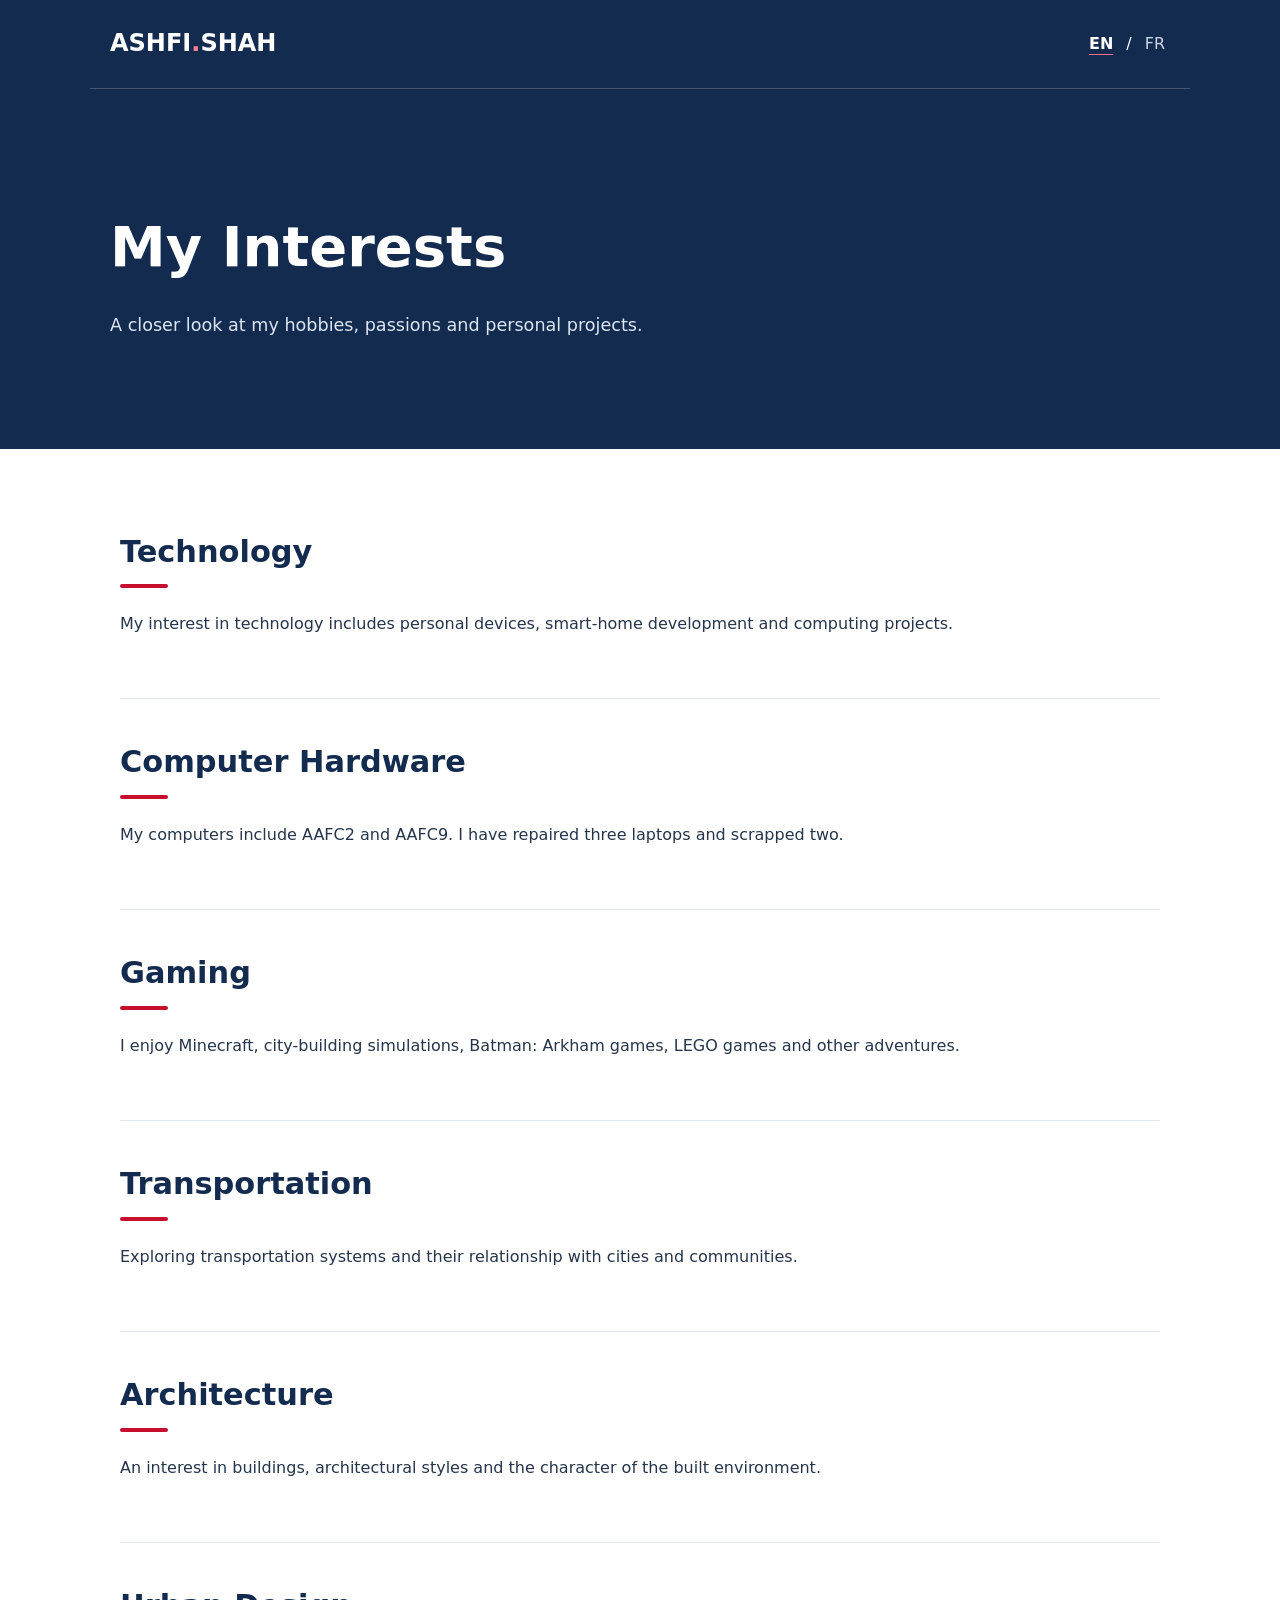
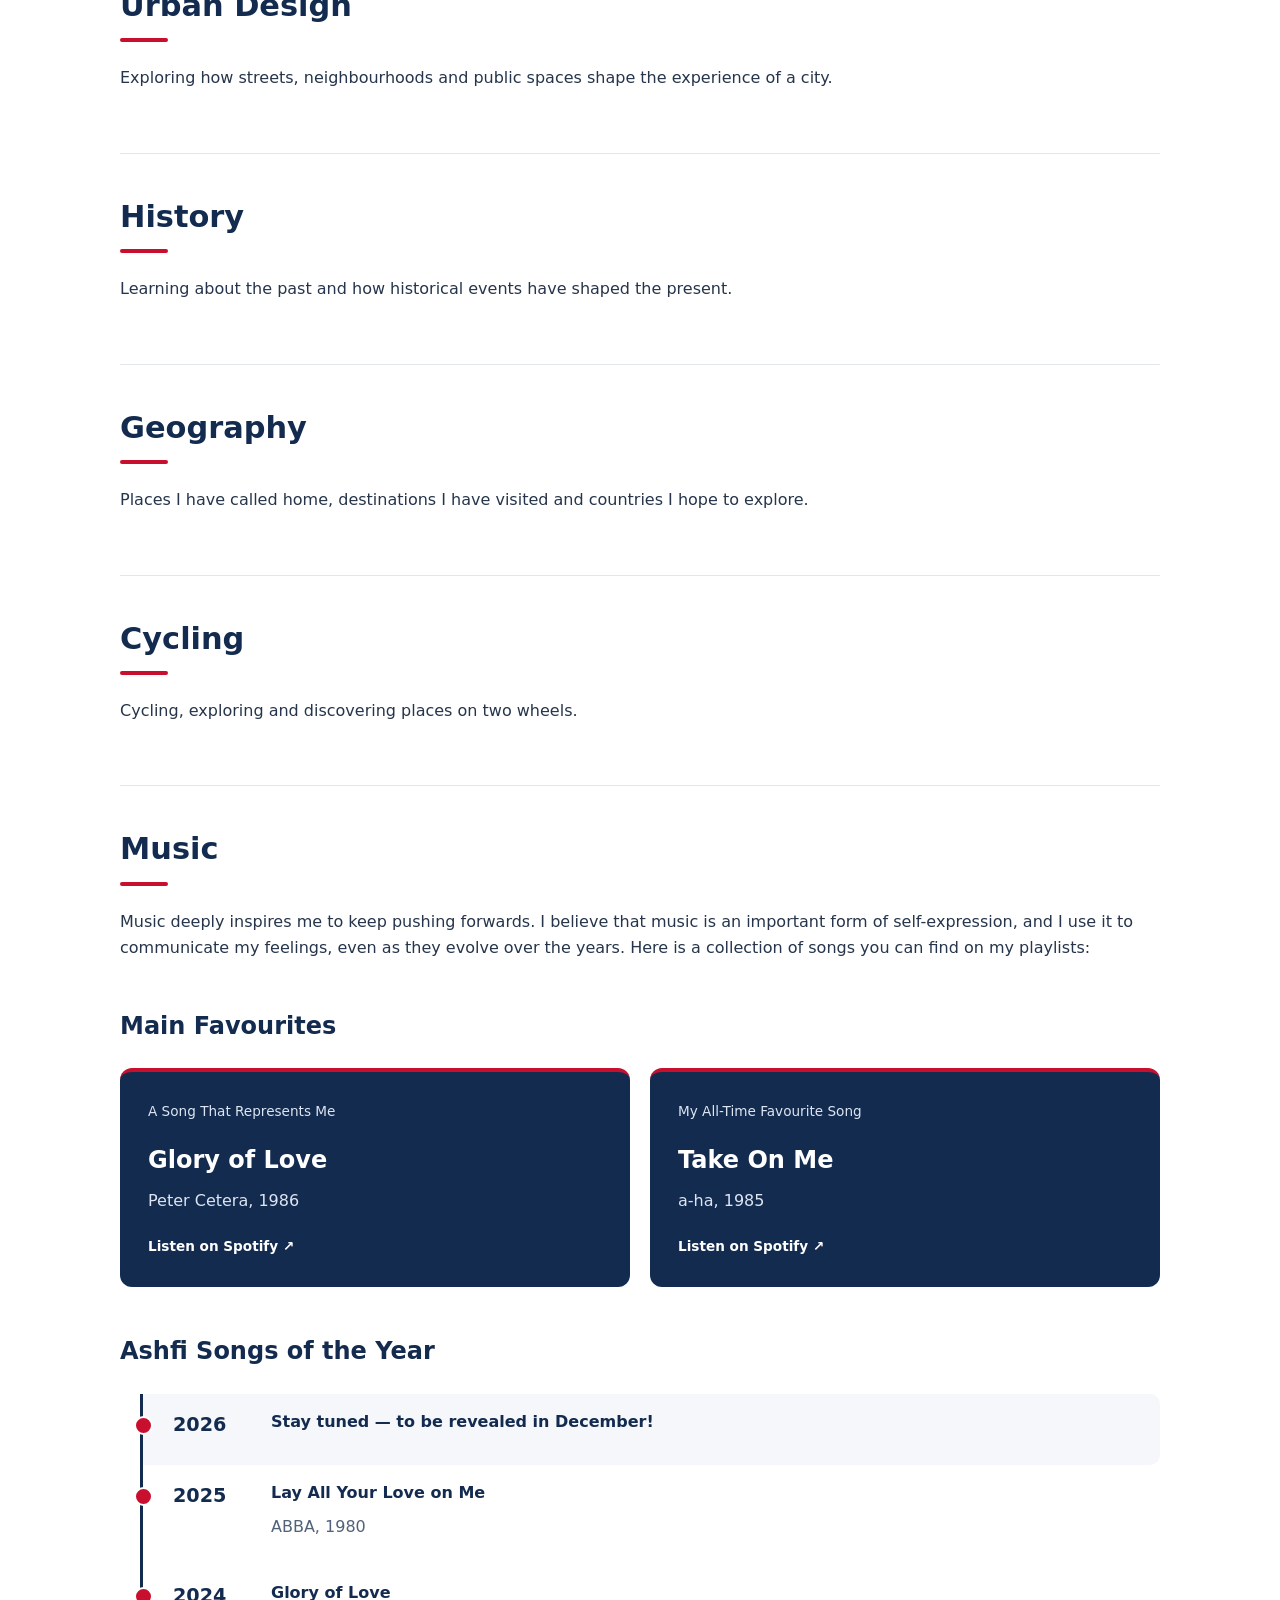
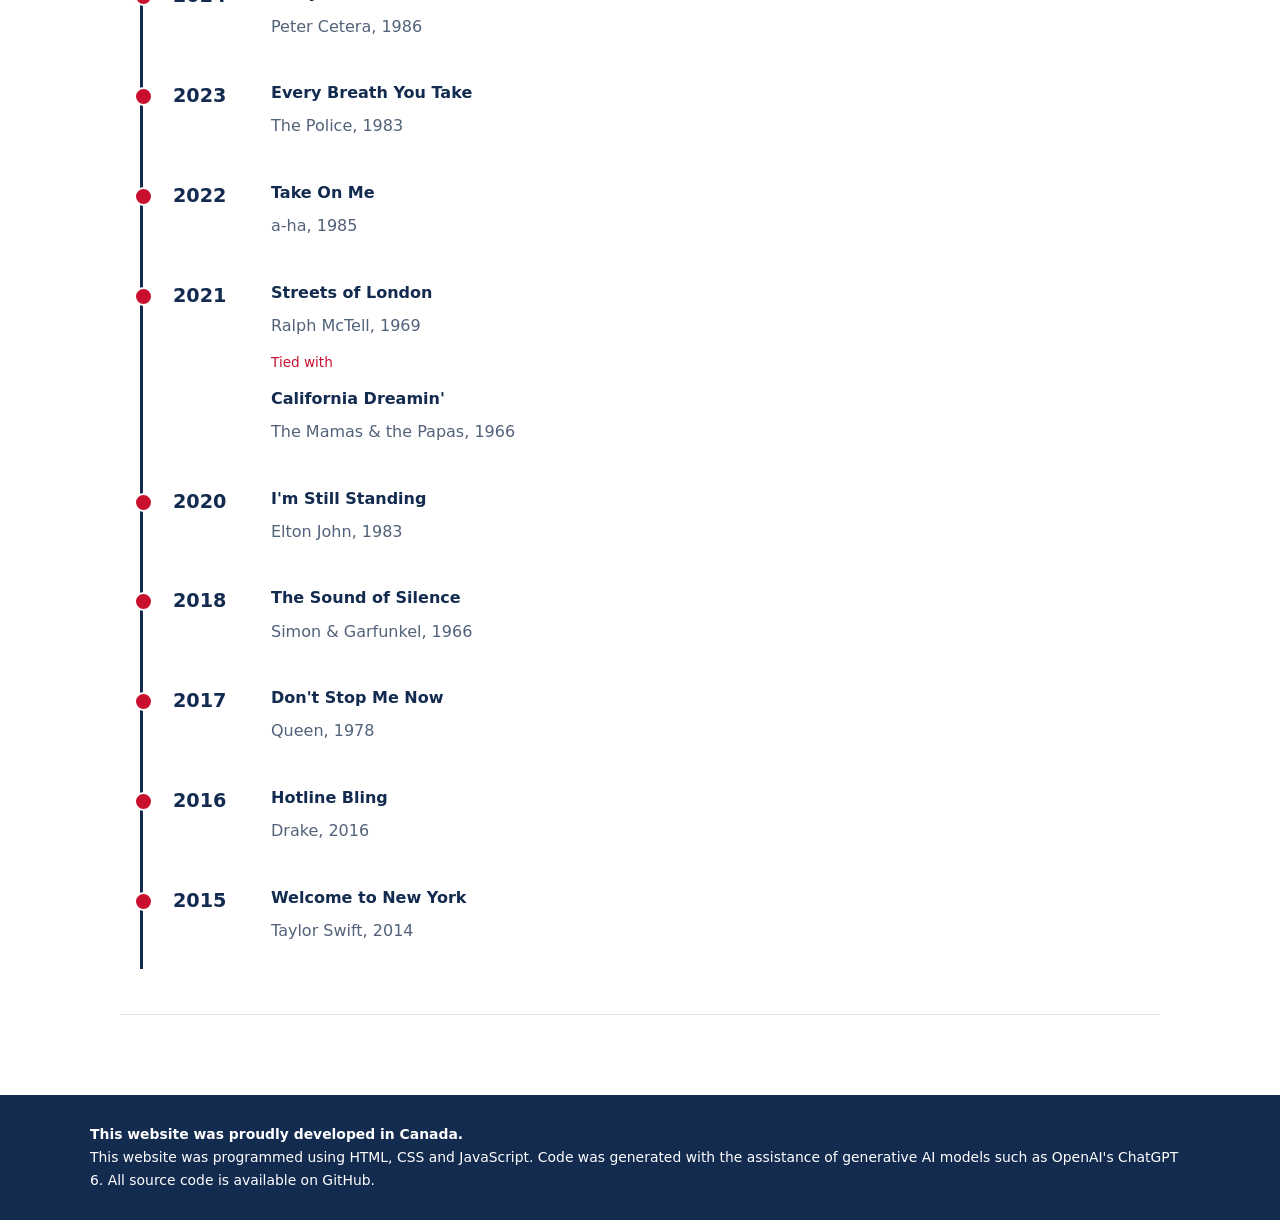
==== interests.html @ ee6b30a6 "Put all of today's stuff up" ====
<!DOCTYPE html>
<html lang="en-GB">
<head>
  <meta charset="UTF-8">
  <meta name="viewport" content="width=device-width, initial-scale=1.0">
  <meta name="description" content="Ashfi's bilingual personal website and portfolio.">
  <title>Ashfi Shah | Hobbies and Interests</title>
  <link rel="stylesheet" href="style.css">
</head>
<body>

  <header class="interests-header">
    <nav class="interests-nav">
      <a href="index.html" class="interests-brand">ASHFI<span>.</span>SHAH</a>
      <div class="interests-nav-actions">
        <div class="language-switch" aria-label="Language / Langue">
          <button type="button" data-lang="en" lang="en-GB" aria-pressed="true">EN</button>
        <span aria-hidden="true">/</span>
          <button type="button" data-lang="fr" lang="fr-CA" aria-pressed="false">FR</button>
      </div>
      </div>
    </nav>

    <div class="interests-intro">
      <h1 data-i18n="interestsHeading">My Interests</h1>
      <p data-i18n="interestsIntro">
        A closer look at my hobbies, passions and personal projects.
      </p>
    </div>
  </header>



  <main class="interests-content">

    <section id="technology" class="interest-detail">
      <h2 data-i18n="hobbyTechnology">Technology</h2>
      <p data-i18n="technologyDescription">
        My interest in technology includes personal devices,
        smart-home development and computing projects.
      </p>
    </section>

    <section id="hardware" class="interest-detail">
      <h2 data-i18n="hobbyHardware">Computer Hardware</h2>
      <p data-i18n="hardwareDescription">
        My computers include AAFC2 and AAFC9. I have repaired
        three laptops and scrapped two.
      </p>
    </section>

    <section id="gaming" class="interest-detail">
      <h2 data-i18n="hobbyGaming">Gaming</h2>
      <p data-i18n="gamingDescription">
        I enjoy Minecraft, city-building simulations, Batman:
        Arkham games, LEGO games and other adventures.
      </p>
    </section>

    <section id="transportation" class="interest-detail">
      <h2 data-i18n="hobbyTransportation">Transportation</h2>
      <p data-i18n="transportationDescription">
        Exploring transportation systems and their relationship
        with cities and communities.
      </p>
    </section>

    <section id="architecture" class="interest-detail">
      <h2 data-i18n="hobbyArchitecture">Architecture</h2>
      <p data-i18n="architectureDescription">
        An interest in buildings, architectural styles and
        the character of the built environment.
      </p>
    </section>

    <section id="urban-design" class="interest-detail">
      <h2 data-i18n="hobbyUrban">Urban Design</h2>
      <p data-i18n="urbanDescription">
        Exploring how streets, neighbourhoods and public spaces
        shape the experience of a city.
      </p>
    </section>

    <section id="history" class="interest-detail">
      <h2 data-i18n="hobbyHistory">History</h2>
      <p data-i18n="historyDescription">
        Learning about the past and how historical events
        have shaped the present.
      </p>
    </section>

    <section id="geography" class="interest-detail">
      <h2 data-i18n="hobbyGeography">Geography</h2>
      <p data-i18n="geographyDescription">
        Places I have called home, destinations I have visited
        and countries I hope to explore.
      </p>
    </section>

    <section id="cycling" class="interest-detail">
      <h2 data-i18n="hobbyCycling">Cycling</h2>
      <p data-i18n="cyclingDescription">
        Cycling, exploring and discovering places on two wheels.
      </p>
    </section>

    <section id="music" class="interest-detail music-section">
        <h2 data-i18n="hobbyMusic">Music</h2>

        <p data-i18n="musicIntroduction">
          Music deeply inspires me to keep pushing forwards. I believe that music is an important form of self-expression, and I use it to communicate my feelings, even as they evolve over the years. Here is a collection of songs you can find on my playlists:
        </p>

        <!-- SIGNATURE SONGS -->
        <h3 data-i18n="musicSignatureHeading">Main Favourites</h3>

        <div class="music-feature-grid">

            <!-- A SONG THAT REPRESENTS ME -->
            <a href="https://open.spotify.com/track/1eyq8cjUQ2daFthW2PC2GM"
              class="music-feature-card music-feature-link"
              target="_blank"
              rel="noopener noreferrer">

              <span class="music-feature-label"
                    data-i18n="musicRepresentative">
                A Song That Represents Me
              </span>

              <h4>Glory of Love</h4>
              <p>Peter Cetera, 1986</p>

              <span class="music-spotify-label" data-i18n="musicListenSpotify">
                  Listen on Spotify ↗
                </span>
            </a>

            <!-- MY ALL-TIME FAVOURITE SONG -->
            <a href="https://open.spotify.com/track/2WfaOiMkCvy7F5fcp2zZ8L"
              class="music-feature-card music-feature-link"
              target="_blank"
              rel="noopener noreferrer">

              <span class="music-feature-label"
                    data-i18n="musicFavourite">
                My All-Time Favourite Song
              </span>

              <h4>Take On Me</h4>
              <p>a-ha, 1985</p>

              <span class="music-spotify-label" data-i18n="musicListenSpotify">
                  Listen on Spotify ↗
                </span>
            </a>
        </div>

 
        <!-- SONGS OF THE YEAR -->
        <h3 data-i18n="musicYearsHeading">Ashfi Songs of the Year</h3>

        <div class="music-timeline">

          <div class="music-year music-year-upcoming">
            <span class="music-year-number">2026</span>
            <div>
              <strong data-i18n="musicComingSoon">
                Stay tuned — to be revealed in December!
              </strong>
            </div>
          </div>

          <div class="music-year">
            <span class="music-year-number">2025</span>
            <div>
              <a href="https://open.spotify.com/track/4euAGZTszWPrriggYK0HG9"
                class="music-song-link"
                target="_blank"
                rel="noopener noreferrer">
                Lay All Your Love on Me
              </a>
              <p>ABBA, 1980</p>
            </div>
          </div>

          <div class="music-year">
            <span class="music-year-number">2024</span>
            <div>
              <a href="https://open.spotify.com/track/1eyq8cjUQ2daFthW2PC2GM"
                class="music-song-link"
                target="_blank"
                rel="noopener noreferrer">
                Glory of Love
              </a>
              <p>Peter Cetera, 1986</p>
            </div>
          </div>

          <div class="music-year">
            <span class="music-year-number">2023</span>
            <div>
              <a href="https://open.spotify.com/track/1JSTJqkT5qHq8MDJnJbRE1"
                class="music-song-link"
                target="_blank"
                rel="noopener noreferrer">
                Every Breath You Take
              </a>
              <p>The Police, 1983</p>
            </div>
          </div>

          <div class="music-year">
            <span class="music-year-number">2022</span>
            <div>
              <a href="https://open.spotify.com/track/2WfaOiMkCvy7F5fcp2zZ8L"
                class="music-song-link"
                target="_blank"
                rel="noopener noreferrer">
                Take On Me
              </a>
              <p>a-ha, 1985</p>
            </div>
          </div>

          <div class="music-year">
            <span class="music-year-number">2021</span>
            <div>
              <a href="https://open.spotify.com/track/2zwH1NlxBEpzVlvzXNHQso"
                class="music-song-link"
                target="_blank"
                rel="noopener noreferrer">
                Streets of London
              </a>
              <p>Ralph McTell, 1969</p>

              <span class="music-tie" data-i18n="musicTie">
                Tied with
              </span>

              <a href="https://open.spotify.com/track/4s6LhHAV5SEsOV0lC2tjvJ"
                class="music-song-link"
                target="_blank"
                rel="noopener noreferrer">
                California Dreamin'
              </a>
              <p>The Mamas &amp; the Papas, 1966</p>
            </div>
          </div>

          <div class="music-year">
            <span class="music-year-number">2020</span>
            <div>
              <a href="https://open.spotify.com/track/1jDJFeK9x3OZboIAHsY9k2"
                class="music-song-link"
                target="_blank"
                rel="noopener noreferrer">
                I'm Still Standing
              </a>
              <p>Elton John, 1983</p>
            </div>
          </div>

          <div class="music-year">
            <span class="music-year-number">2018</span>
            <div>
              <a href="https://open.spotify.com/track/3CepTOU9Y7FezTt0CF3lCw"
                class="music-song-link"
                target="_blank"
                rel="noopener noreferrer">
                The Sound of Silence
              </a>
              <p>Simon &amp; Garfunkel, 1966</p>
            </div>
          </div>

          <div class="music-year">
            <span class="music-year-number">2017</span>
            <div>
              <a href="https://open.spotify.com/track/1NHWG8zxSEypSRF3UufrnO"
                class="music-song-link"
                target="_blank"
                rel="noopener noreferrer">
                Don't Stop Me Now
              </a>
              <p>Queen, 1978</p>
            </div>
          </div>

          <div class="music-year">
            <span class="music-year-number">2016</span>
            <div>
              <a href="https://open.spotify.com/track/0wwPcA6wtMf6HUMpIRdeP7"
                class="music-song-link"
                target="_blank"
                rel="noopener noreferrer">
                Hotline Bling
              </a>
              <p>Drake, 2016</p>
            </div>
          </div>

          <div class="music-year">
            <span class="music-year-number">2015</span>
            <div>
              <a href="https://open.spotify.com/track/6qnM0XXPZOINWA778uNqQ9"
                class="music-song-link"
                target="_blank"
                rel="noopener noreferrer">
                Welcome to New York
              </a>
              <p>Taylor Swift, 2014</p>
            </div>
          </div>

        </div>

        <!-- HONOURABLE MENTIONS -->
        <!--
        <h3 data-i18n="musicHonourableHeading">
          Honourable Mentions
        </h3>

        <div class="music-honourable">
          <strong>Don't Stop Believin'</strong>
          <p>Journey</p>
        </div>
      -->

      </section>
  </main>

  <footer class="site-footer">
      <div class="container footer-inner">
        <p>
          <strong>This website was proudly developed in Canada.</strong><br>
          This website was programmed using HTML, CSS and JavaScript.
          Code was generated with the assistance of generative AI models
          such as OpenAI's ChatGPT 6. All source code is available on GitHub.
        </p>
      </div>
    </footer>

  <script src="script.js"></script>
  <script src="interests.js"></script>
</body>
</html>
---- style.css ----
:root{--navy:#142B50;--red:#C8102E;--white:#fff;--ink:#26354b;--muted:#526078;--line:#e5eaf0}*{box-sizing:border-box}html{scroll-behavior:smooth}body{margin:0;font-family:system-ui,-apple-system,'Segoe UI',Arial,sans-serif;color:var(--ink);line-height:1.65;background:var(--white)}.container{width:min(1100px,calc(100% - 40px));margin-inline:auto}.navy-top,.site-footer{background:var(--navy);color:var(--white)}.site-header{display:flex;align-items:center;gap:30px;justify-content:space-between;padding-block:23px;border-bottom:1px solid #ffffff25}.logo{font-size:1.6rem;letter-spacing:.06em;font-weight:800;color:white;text-decoration:none}.logo span{color:#fa7186}nav{display:flex;gap:24px}nav a{color:white;text-decoration:none;font-size:.95rem}nav a:hover,nav a:focus-visible{text-decoration:underline}.language-switch{display:flex;gap:8px;align-items:center}.language-switch button{border:0;background:transparent;color:#cbd6e7;font:inherit;cursor:pointer;padding:5px}.language-switch button[aria-pressed="true"]{color:white;font-weight:800;text-decoration:underline;text-decoration-color:#fa7186;text-underline-offset:5px}.hero{padding-block:100px 115px}.eyebrow{color:#ff91a1;font-weight:700;font-size:.85rem;letter-spacing:.12em}.hero h1{font-size:clamp(2.6rem,6vw,4.7rem);line-height:1.15;margin:18px 0}.subtitle{font-size:1.2rem;color:#e4ebf5}.hero-copy{color:#d4e0ef;max-width:640px}.actions{display:flex;flex-wrap:wrap;gap:13px;margin-top:30px}.button{display:inline-block;border-radius:6px;padding:11px 21px;text-decoration:none;font-weight:650}.primary{background:var(--red);color:white}.outline{border:1px solid white;color:white}.button:hover{filter:brightness(1.12)}.content-section{padding-block:58px;border-bottom:1px solid var(--line)}.content-section:last-child{border:0;padding-bottom:85px}h2{font-size:1.9rem;color:var(--navy);line-height:1.2;margin:0 0 23px}h2:after{content:"";display:block;width:48px;height:4px;background:var(--red);border-radius:2px;margin-top:14px}.content-section>p{max-width:800px;color:var(--muted)}.cards{display:grid;grid-template-columns:repeat(3,minmax(0,1fr));gap:18px}.card{padding:25px;background:#f5f7fa;border-radius:9px;border:1px solid #edf0f4}.card h3{margin:0 0 9px;color:var(--navy)}.card p{margin:0;color:var(--muted)}.site-footer{padding-block:28px}.footer-inner{display:flex;justify-content:space-between;gap:20px;flex-wrap:wrap;font-size:.87rem}.footer-inner p{margin:0}@media(max-width:700px){.site-header{flex-wrap:wrap;gap:15px}.site-header nav{order:3;width:100%;gap:20px;flex-wrap:wrap}.hero{padding-block:65px 80px}.cards{grid-template-columns:1fr}.content-section{padding-block:45px}}@media(prefers-reduced-motion:reduce){html{scroll-behavior:auto}}
/* ==========================================
   HOBBIES & INTERESTS
   ========================================== */

.hobbies-section {
  background: #ffffff;
  padding: 70px 20px;
  text-align: center;
}

.hobbies-section h2 {
  color: #142B50;
  font-size: 2rem;
  margin-bottom: 12px;
}

.section-underline {
  width: 55px;
  height: 4px;
  background: #C8102E;
  margin: 0 auto 35px;
  border-radius: 3px;
}

.hobbies-grid {
  display: grid;
  grid-template-columns: repeat(5, 1fr);
  gap: 20px;
  max-width: 1100px;
  margin: 0 auto;
}

.hobby-card {
  background: #f5f7fa;
  border: 1px solid #e1e6ed;
  border-radius: 12px;
  padding: 25px 12px;
  display: flex;
  flex-direction: column;
  align-items: center;
  justify-content: center;
  gap: 15px;
  transition: transform 0.25s ease,
              box-shadow 0.25s ease,
              border-color 0.25s ease;
}

.hobby-card svg {
  width: 34px;
  height: 34px;
  color: #142B50;
  stroke-width: 1.8;
}

.hobby-card span {
  color: #142B50;
  font-size: 0.95rem;
  font-weight: 500;
}

.hobby-card:hover {
  transform: translateY(-5px);
  border-color: #C8102E;
  box-shadow: 0 8px 20px rgba(20, 43, 80, 0.12);
}

.hobby-card:hover svg {
  color: #C8102E;
}

/* Tablet */
@media (max-width: 900px) {
  .hobbies-grid {
    grid-template-columns: repeat(3, 1fr);
  }
}

/* Mobile */
@media (max-width: 550px) {
  .hobbies-grid {
    grid-template-columns: repeat(2, 1fr);
    gap: 12px;
  }

  .hobby-card {
    padding: 20px 8px;
  }
}

.hobby-card {
  text-decoration: none;
  cursor: pointer;
}

.hobby-card:focus-visible {
  outline: 3px solid #C8102E;
  outline-offset: 3px;
}


/* ==========================================
   INTERESTS PAGE — NAVY HEADER
   ========================================== */

.interests-header {
  background-color: #142B50;
  color: #FFFFFF;
  width: 100%;
}

/* Navigation bar */
.interests-nav {
  max-width: 1100px;
  margin: 0 auto;
  padding: 24px 20px;

  display: flex;
  justify-content: space-between;
  align-items: center;
  gap: 20px;

  border-bottom: 1px solid rgba(255, 255, 255, 0.2);
}

/* Website name */
.interests-brand {
  color: #FFFFFF;
  text-decoration: none;
  font-size: 1.5rem;
  font-weight: 700;
}

.interests-brand span {
  color: #FF8191;
}

/* Navigation links */
.interests-nav-actions {
  display: flex;
  align-items: center;
  gap: 20px;
}

.interests-nav-actions a {
  color: #FFFFFF;
  text-decoration: none;
  font-weight: 500;
}

.interests-nav-actions a:hover {
  color: #FF8191;
}

/* Language switcher */
.language-toggle {
  background: transparent;
  color: #FFFFFF;
  border: 1px solid #FFFFFF;
  border-radius: 6px;
  padding: 9px 15px;
  cursor: pointer;
}

.language-toggle:hover {
  background: #C8102E;
  border-color: #C8102E;
}

/* Introduction area */
.interests-intro {
  max-width: 1100px;
  margin: 0 auto;
  padding: 75px 20px 90px;
}

.interests-intro h1 {
  color: #FFFFFF;
  font-size: clamp(2.2rem, 5vw, 3.5rem);
  margin-bottom: 15px;
}

.interests-intro p {
  color: #DCE5F1;
  font-size: 1.1rem;
  line-height: 1.7;
}

/* Mobile responsiveness */
@media (max-width: 550px) {
  .interests-nav {
    flex-wrap: wrap;
  }

  .interests-intro {
    padding: 50px 20px 65px;
  }
}

/* ==========================================
   INTERESTS PAGE — CONTENT ALIGNMENT
   ========================================== */

.interests-content {
  width: 100%;
  max-width: 1100px;
  margin: 0 auto;
  padding: 40px 30px 80px;
  box-sizing: border-box;
}

.interest-detail {
  padding: 45px 0;
  border-bottom: 1px solid #e1e6ed;
}

/* Smaller screens */
@media (max-width: 600px) {
  .interests-content {
    padding: 30px 20px 60px;
  }
}


/* ==========================================
   MUSIC SECTION
   ========================================== */

.music-section h3 {
  color: #142B50;
  font-size: 1.5rem;
  margin: 45px 0 22px;
}

.music-feature-grid {
  display: grid;
  grid-template-columns: repeat(2, minmax(0, 1fr));
  gap: 20px;
}

.music-feature-card {
  background: #142B50;
  color: #FFFFFF;
  padding: 28px;
  border-radius: 12px;
  border-top: 4px solid #C8102E;
}

.music-feature-label {
  display: block;
  color: #DCE5F1;
  font-size: 0.85rem;
  margin-bottom: 18px;
}

.music-feature-card h4 {
  font-size: 1.5rem;
  margin: 0 0 8px;
  color: #FFFFFF;
}

.music-feature-card p {
  color: #DCE5F1;
  margin: 0;
}

/* Annual music timeline */

.music-timeline {
  border-left: 3px solid #142B50;
  margin-left: 20px;
}

.music-year {
  position: relative;
  display: grid;
  grid-template-columns: 80px minmax(0, 1fr);
  gap: 18px;
  padding: 15px 20px 25px 30px;
}

.music-year::before {
  content: "";
  position: absolute;
  left: -9px;
  top: 22px;
  width: 15px;
  height: 15px;
  border-radius: 50%;
  background: #C8102E;
  border: 2px solid #FFFFFF;
}

.music-year-number {
  color: #142B50;
  font-weight: 700;
  font-size: 1.2rem;
}

.music-year strong {
  color: #142B50;
}

.music-year p {
  margin: 5px 0 0;
  color: #52627A;
}

.music-year-upcoming {
  background: #F5F7FA;
  border-radius: 0 10px 10px 0;
}

.music-tie {
  display: block;
  color: #C8102E;
  font-size: 0.85rem;
  margin: 12px 0;
}

.music-honourable {
  background: #F5F7FA;
  border-left: 4px solid #C8102E;
  padding: 20px 25px;
  border-radius: 0 8px 8px 0;
}

.music-honourable strong {
  color: #142B50;
}

.music-honourable p {
  margin: 5px 0 0;
}

/* Mobile */
@media (max-width: 600px) {
  .music-feature-grid {
    grid-template-columns: 1fr;
  }

  .music-year {
    grid-template-columns: 60px minmax(0, 1fr);
    gap: 10px;
    padding-left: 20px;
  }
}

/* ==========================================
   SPOTIFY SONG LINKS
   ========================================== */

.music-song-link {
  display: inline-flex;
  align-items: center;
  gap: 8px;

  color: #142B50;
  font-weight: 700;
  text-decoration: none;

  border-bottom: 2px solid transparent;
  transition: color 0.2s, border-color 0.2s;
}

.music-song-link:hover {
  color: #C8102E;
  border-bottom-color: #C8102E;
}

.music-song-link:focus-visible {
  outline: 2px solid #C8102E;
  outline-offset: 4px;
}

.music-song-link svg {
  width: 15px;
  height: 15px;
}

.music-feature-link {
  display: block;
  text-decoration: none;
  cursor: pointer;
  transition: transform 0.2s ease, box-shadow 0.2s ease;
}

.music-feature-link:hover {
  transform: translateY(-5px);
  box-shadow: 0 10px 25px rgba(20, 43, 80, 0.2);
}

.music-feature-link:focus-visible {
  outline: 3px solid #C8102E;
  outline-offset: 4px;
}

.music-spotify-label {
  display: inline-block;
  margin-top: 20px;
  color: #FFFFFF;
  font-size: 0.85rem;
  font-weight: 600;
}
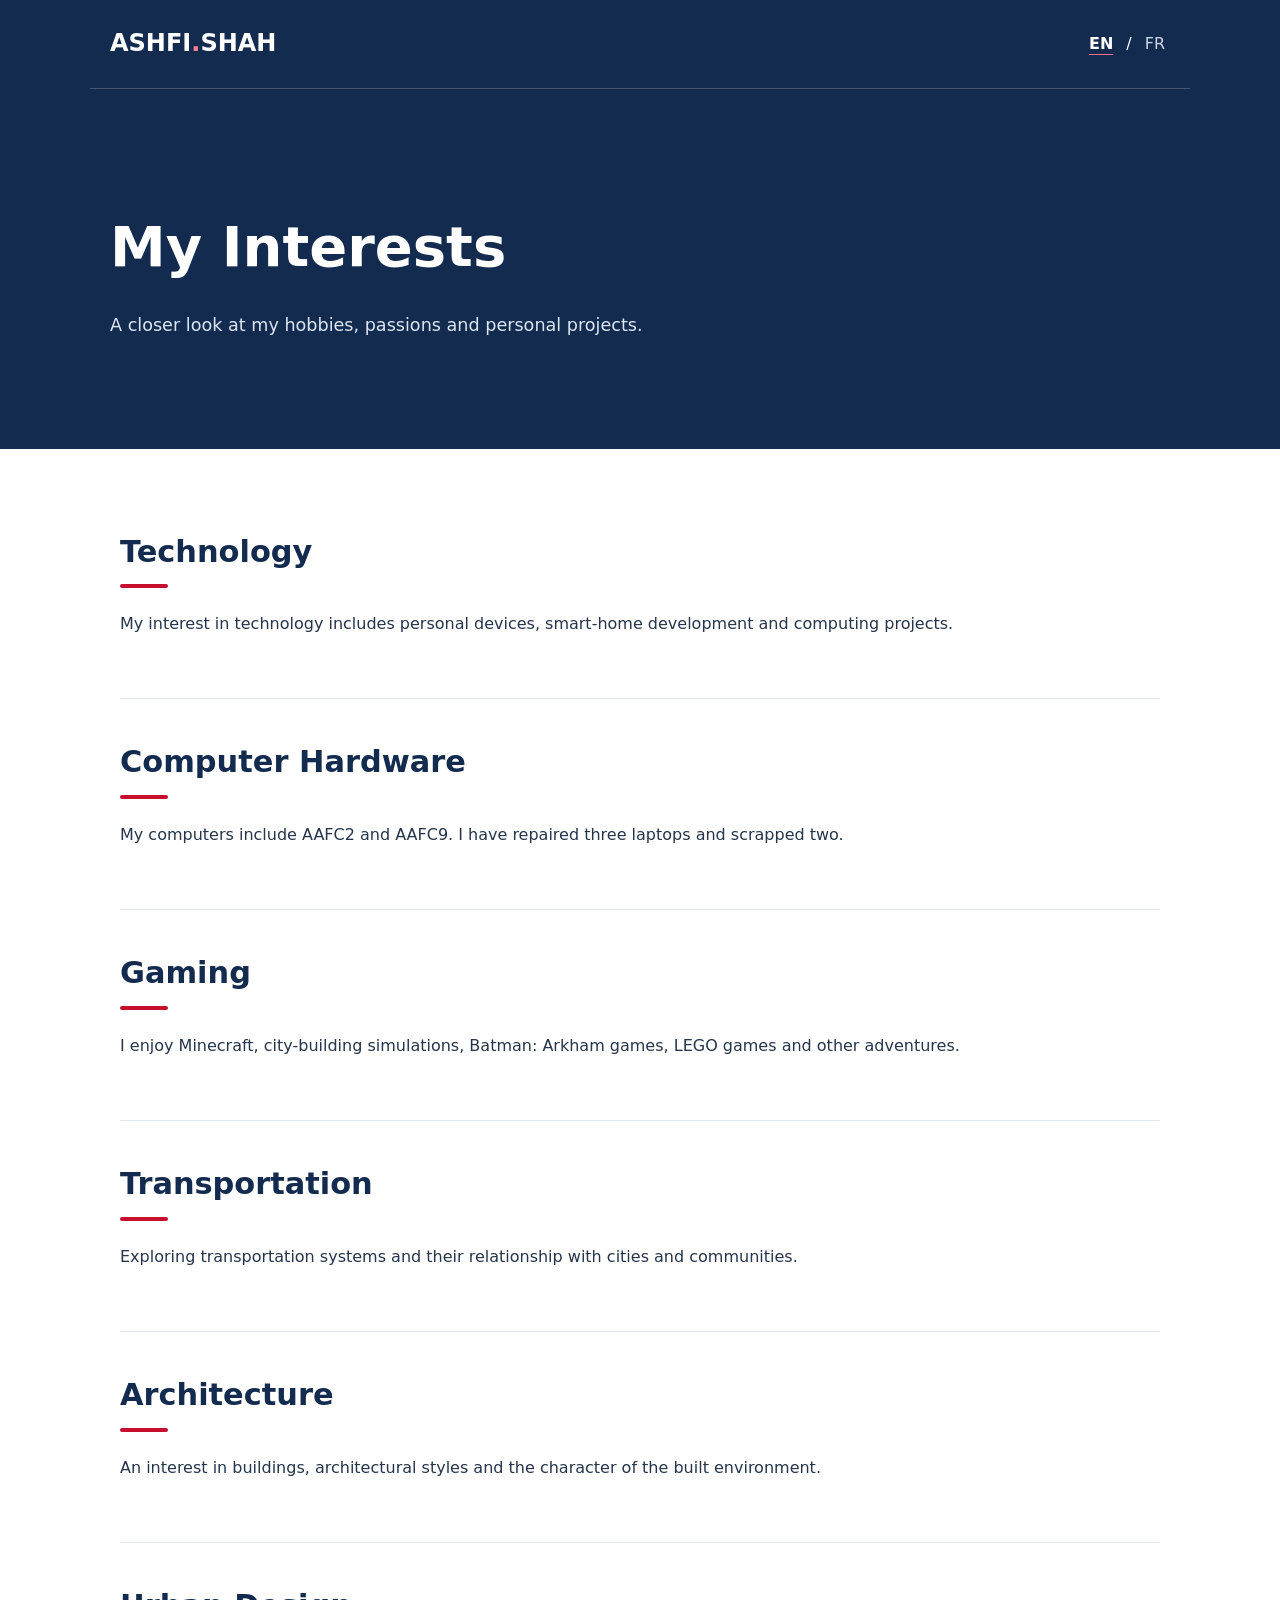
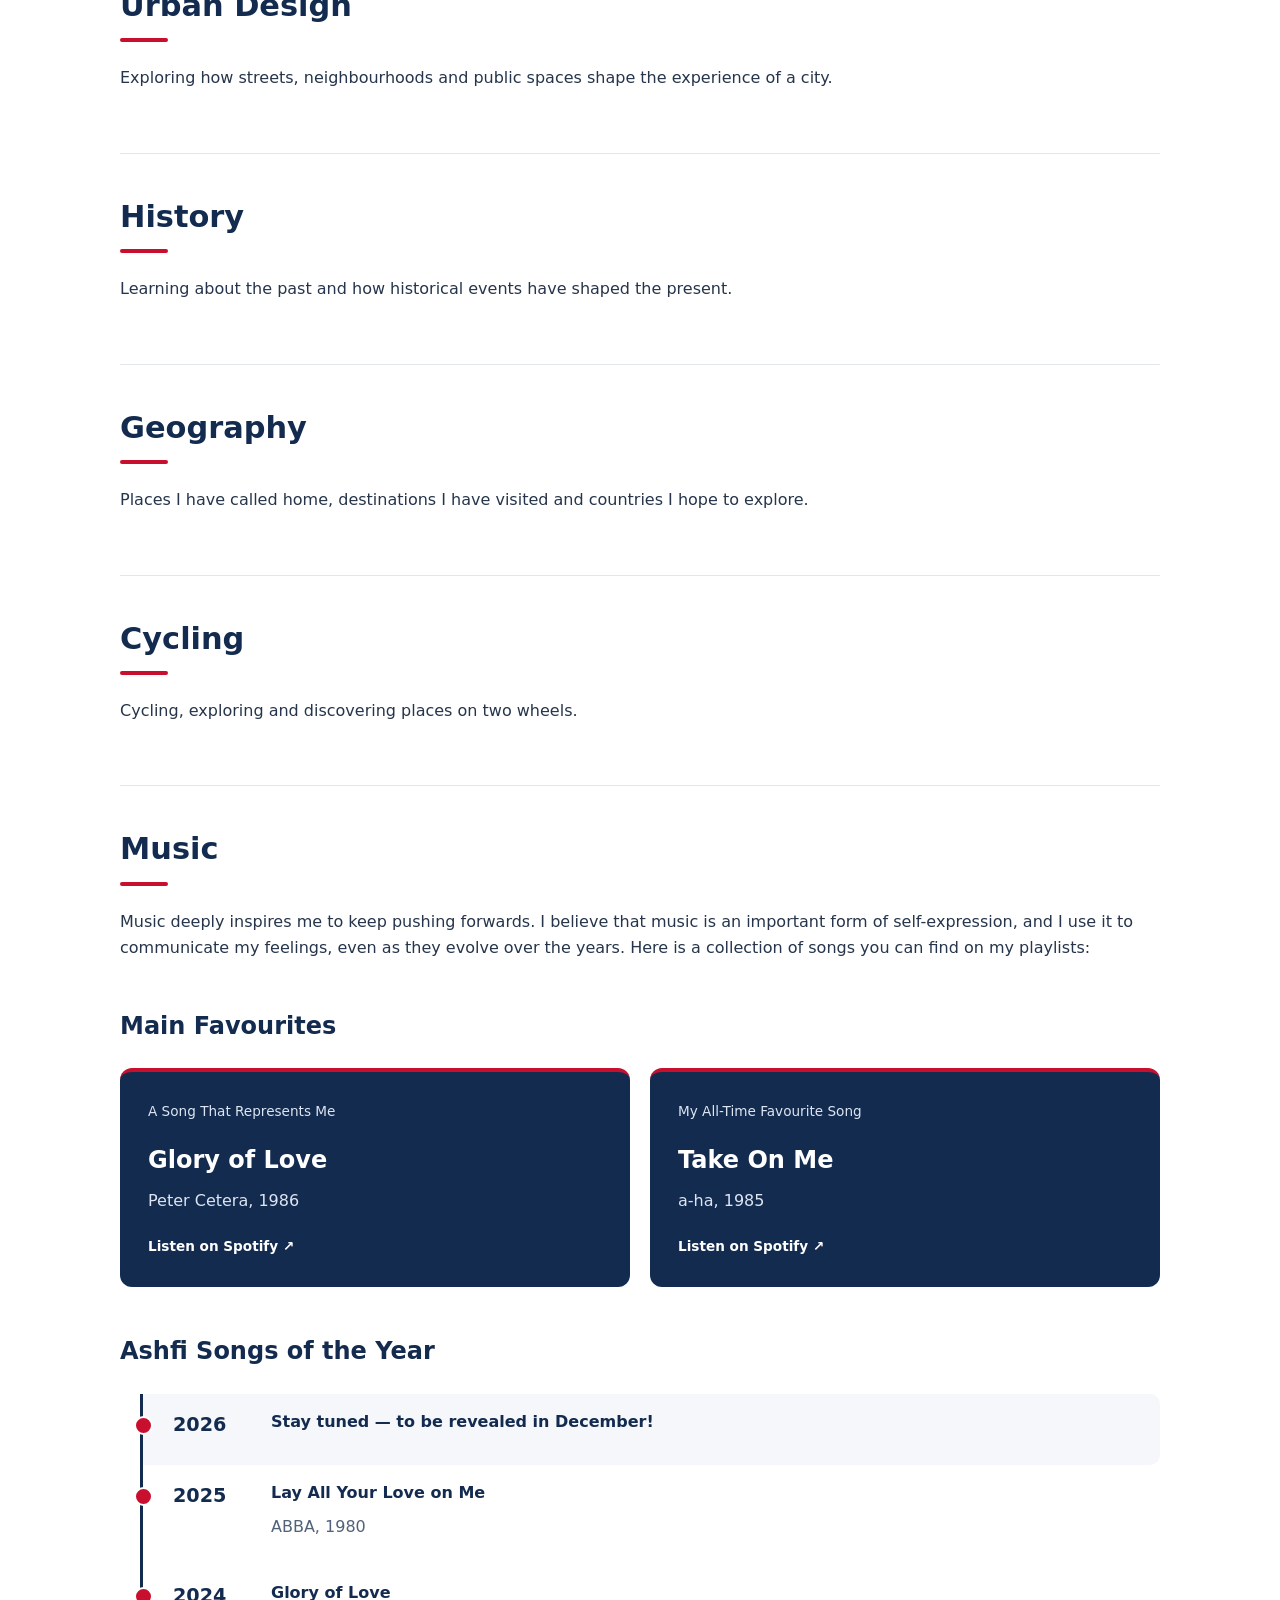
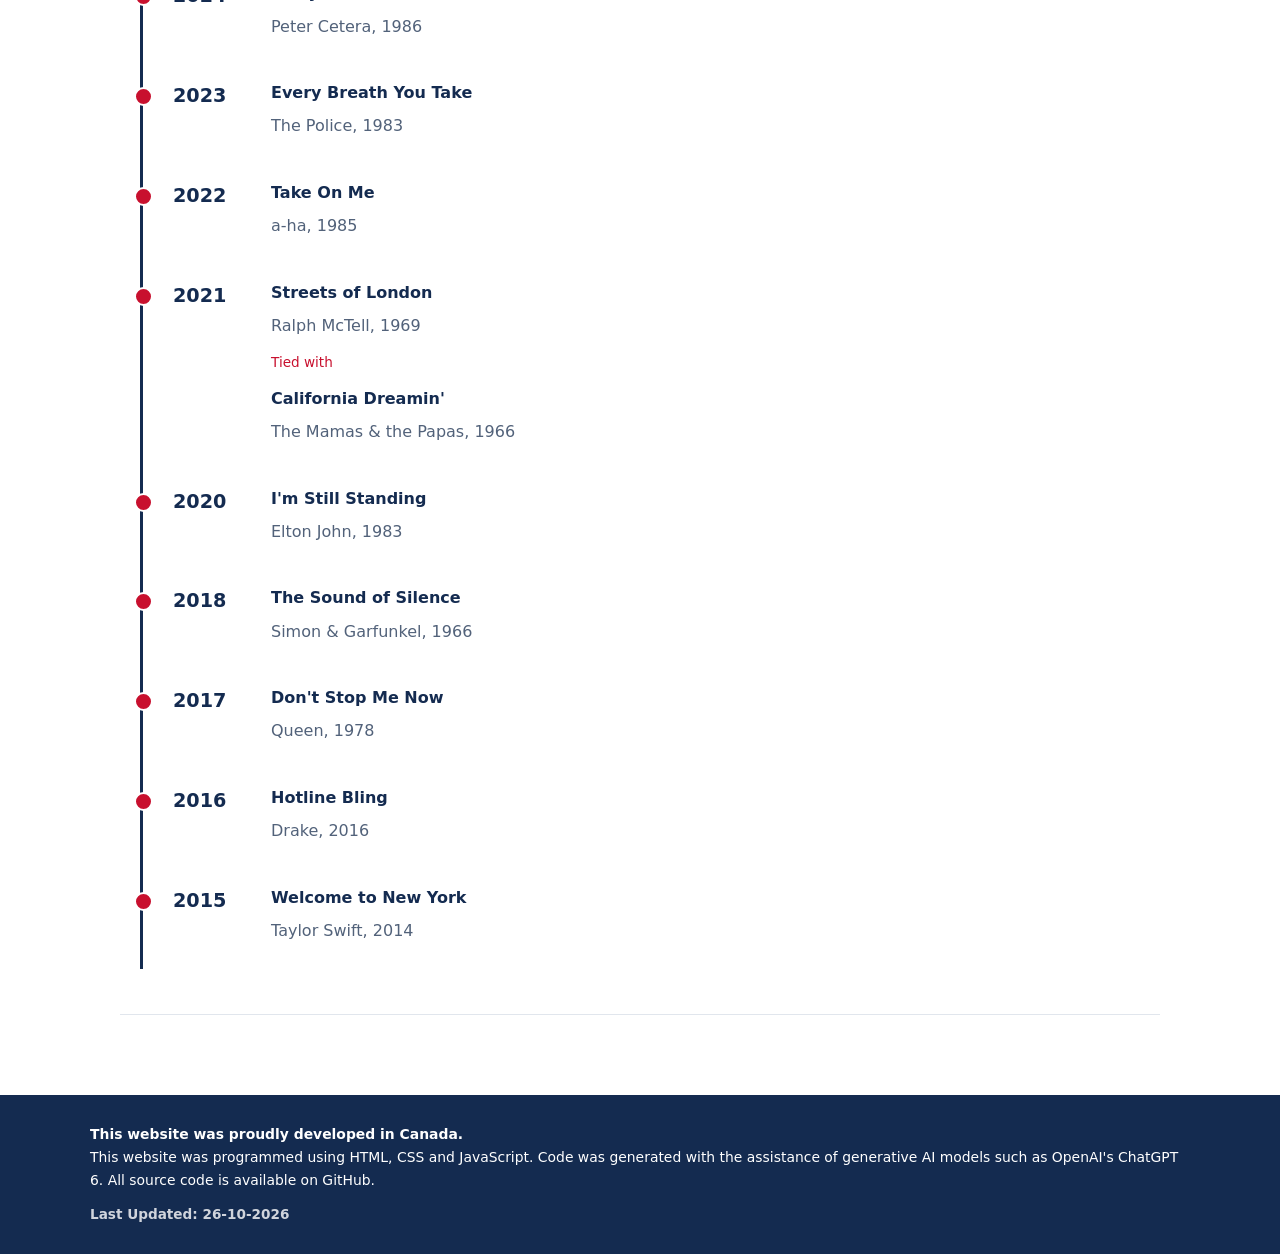
==== commit 8241d655: "Footer update and world clock" ====
--- a/interests.html
+++ b/interests.html
@@ -1,347 +1,356 @@
-
-<!DOCTYPE html>
-<html lang="en-GB">
-<head>
-  <meta charset="UTF-8">
-  <meta name="viewport" content="width=device-width, initial-scale=1.0">
-  <meta name="description" content="Ashfi's bilingual personal website and portfolio.">
-  <title>Ashfi Shah | Hobbies and Interests</title>
-  <link rel="stylesheet" href="style.css">
-</head>
-<body>
-
-  <header class="interests-header">
-    <nav class="interests-nav">
-      <a href="index.html" class="interests-brand">ASHFI<span>.</span>SHAH</a>
-      <div class="interests-nav-actions">
-        <div class="language-switch" aria-label="Language / Langue">
-          <button type="button" data-lang="en" lang="en-GB" aria-pressed="true">EN</button>
-        <span aria-hidden="true">/</span>
-          <button type="button" data-lang="fr" lang="fr-CA" aria-pressed="false">FR</button>
-      </div>
-      </div>
-    </nav>
-
-    <div class="interests-intro">
-      <h1 data-i18n="interestsHeading">My Interests</h1>
-      <p data-i18n="interestsIntro">
-        A closer look at my hobbies, passions and personal projects.
-      </p>
-    </div>
-  </header>
-
-
-
-  <main class="interests-content">
-
-    <section id="technology" class="interest-detail">
-      <h2 data-i18n="hobbyTechnology">Technology</h2>
-      <p data-i18n="technologyDescription">
-        My interest in technology includes personal devices,
-        smart-home development and computing projects.
-      </p>
-    </section>
-
-    <section id="hardware" class="interest-detail">
-      <h2 data-i18n="hobbyHardware">Computer Hardware</h2>
-      <p data-i18n="hardwareDescription">
-        My computers include AAFC2 and AAFC9. I have repaired
-        three laptops and scrapped two.
-      </p>
-    </section>
-
-    <section id="gaming" class="interest-detail">
-      <h2 data-i18n="hobbyGaming">Gaming</h2>
-      <p data-i18n="gamingDescription">
-        I enjoy Minecraft, city-building simulations, Batman:
-        Arkham games, LEGO games and other adventures.
-      </p>
-    </section>
-
-    <section id="transportation" class="interest-detail">
-      <h2 data-i18n="hobbyTransportation">Transportation</h2>
-      <p data-i18n="transportationDescription">
-        Exploring transportation systems and their relationship
-        with cities and communities.
-      </p>
-    </section>
-
-    <section id="architecture" class="interest-detail">
-      <h2 data-i18n="hobbyArchitecture">Architecture</h2>
-      <p data-i18n="architectureDescription">
-        An interest in buildings, architectural styles and
-        the character of the built environment.
-      </p>
-    </section>
-
-    <section id="urban-design" class="interest-detail">
-      <h2 data-i18n="hobbyUrban">Urban Design</h2>
-      <p data-i18n="urbanDescription">
-        Exploring how streets, neighbourhoods and public spaces
-        shape the experience of a city.
-      </p>
-    </section>
-
-    <section id="history" class="interest-detail">
-      <h2 data-i18n="hobbyHistory">History</h2>
-      <p data-i18n="historyDescription">
-        Learning about the past and how historical events
-        have shaped the present.
-      </p>
-    </section>
-
-    <section id="geography" class="interest-detail">
-      <h2 data-i18n="hobbyGeography">Geography</h2>
-      <p data-i18n="geographyDescription">
-        Places I have called home, destinations I have visited
-        and countries I hope to explore.
-      </p>
-    </section>
-
-    <section id="cycling" class="interest-detail">
-      <h2 data-i18n="hobbyCycling">Cycling</h2>
-      <p data-i18n="cyclingDescription">
-        Cycling, exploring and discovering places on two wheels.
-      </p>
-    </section>
-
-    <section id="music" class="interest-detail music-section">
-        <h2 data-i18n="hobbyMusic">Music</h2>
-
-        <p data-i18n="musicIntroduction">
-          Music deeply inspires me to keep pushing forwards. I believe that music is an important form of self-expression, and I use it to communicate my feelings, even as they evolve over the years. Here is a collection of songs you can find on my playlists:
-        </p>
-
-        <!-- SIGNATURE SONGS -->
-        <h3 data-i18n="musicSignatureHeading">Main Favourites</h3>
-
-        <div class="music-feature-grid">
-
-            <!-- A SONG THAT REPRESENTS ME -->
-            <a href="https://open.spotify.com/track/1eyq8cjUQ2daFthW2PC2GM"
-              class="music-feature-card music-feature-link"
-              target="_blank"
-              rel="noopener noreferrer">
-
-              <span class="music-feature-label"
-                    data-i18n="musicRepresentative">
-                A Song That Represents Me
-              </span>
-
-              <h4>Glory of Love</h4>
-              <p>Peter Cetera, 1986</p>
-
-              <span class="music-spotify-label" data-i18n="musicListenSpotify">
-                  Listen on Spotify ↗
-                </span>
-            </a>
-
-            <!-- MY ALL-TIME FAVOURITE SONG -->
-            <a href="https://open.spotify.com/track/2WfaOiMkCvy7F5fcp2zZ8L"
-              class="music-feature-card music-feature-link"
-              target="_blank"
-              rel="noopener noreferrer">
-
-              <span class="music-feature-label"
-                    data-i18n="musicFavourite">
-                My All-Time Favourite Song
-              </span>
-
-              <h4>Take On Me</h4>
-              <p>a-ha, 1985</p>
-
-              <span class="music-spotify-label" data-i18n="musicListenSpotify">
-                  Listen on Spotify ↗
-                </span>
-            </a>
-        </div>
-
- 
-        <!-- SONGS OF THE YEAR -->
-        <h3 data-i18n="musicYearsHeading">Ashfi Songs of the Year</h3>
-
-        <div class="music-timeline">
-
-          <div class="music-year music-year-upcoming">
-            <span class="music-year-number">2026</span>
-            <div>
-              <strong data-i18n="musicComingSoon">
-                Stay tuned — to be revealed in December!
-              </strong>
-            </div>
-          </div>
-
-          <div class="music-year">
-            <span class="music-year-number">2025</span>
-            <div>
-              <a href="https://open.spotify.com/track/4euAGZTszWPrriggYK0HG9"
-                class="music-song-link"
-                target="_blank"
-                rel="noopener noreferrer">
-                Lay All Your Love on Me
-              </a>
-              <p>ABBA, 1980</p>
-            </div>
-          </div>
-
-          <div class="music-year">
-            <span class="music-year-number">2024</span>
-            <div>
-              <a href="https://open.spotify.com/track/1eyq8cjUQ2daFthW2PC2GM"
-                class="music-song-link"
-                target="_blank"
-                rel="noopener noreferrer">
-                Glory of Love
-              </a>
-              <p>Peter Cetera, 1986</p>
-            </div>
-          </div>
-
-          <div class="music-year">
-            <span class="music-year-number">2023</span>
-            <div>
-              <a href="https://open.spotify.com/track/1JSTJqkT5qHq8MDJnJbRE1"
-                class="music-song-link"
-                target="_blank"
-                rel="noopener noreferrer">
-                Every Breath You Take
-              </a>
-              <p>The Police, 1983</p>
-            </div>
-          </div>
-
-          <div class="music-year">
-            <span class="music-year-number">2022</span>
-            <div>
-              <a href="https://open.spotify.com/track/2WfaOiMkCvy7F5fcp2zZ8L"
-                class="music-song-link"
-                target="_blank"
-                rel="noopener noreferrer">
-                Take On Me
-              </a>
-              <p>a-ha, 1985</p>
-            </div>
-          </div>
-
-          <div class="music-year">
-            <span class="music-year-number">2021</span>
-            <div>
-              <a href="https://open.spotify.com/track/2zwH1NlxBEpzVlvzXNHQso"
-                class="music-song-link"
-                target="_blank"
-                rel="noopener noreferrer">
-                Streets of London
-              </a>
-              <p>Ralph McTell, 1969</p>
-
-              <span class="music-tie" data-i18n="musicTie">
-                Tied with
-              </span>
-
-              <a href="https://open.spotify.com/track/4s6LhHAV5SEsOV0lC2tjvJ"
-                class="music-song-link"
-                target="_blank"
-                rel="noopener noreferrer">
-                California Dreamin'
-              </a>
-              <p>The Mamas &amp; the Papas, 1966</p>
-            </div>
-          </div>
-
-          <div class="music-year">
-            <span class="music-year-number">2020</span>
-            <div>
-              <a href="https://open.spotify.com/track/1jDJFeK9x3OZboIAHsY9k2"
-                class="music-song-link"
-                target="_blank"
-                rel="noopener noreferrer">
-                I'm Still Standing
-              </a>
-              <p>Elton John, 1983</p>
-            </div>
-          </div>
-
-          <div class="music-year">
-            <span class="music-year-number">2018</span>
-            <div>
-              <a href="https://open.spotify.com/track/3CepTOU9Y7FezTt0CF3lCw"
-                class="music-song-link"
-                target="_blank"
-                rel="noopener noreferrer">
-                The Sound of Silence
-              </a>
-              <p>Simon &amp; Garfunkel, 1966</p>
-            </div>
-          </div>
-
-          <div class="music-year">
-            <span class="music-year-number">2017</span>
-            <div>
-              <a href="https://open.spotify.com/track/1NHWG8zxSEypSRF3UufrnO"
-                class="music-song-link"
-                target="_blank"
-                rel="noopener noreferrer">
-                Don't Stop Me Now
-              </a>
-              <p>Queen, 1978</p>
-            </div>
-          </div>
-
-          <div class="music-year">
-            <span class="music-year-number">2016</span>
-            <div>
-              <a href="https://open.spotify.com/track/0wwPcA6wtMf6HUMpIRdeP7"
-                class="music-song-link"
-                target="_blank"
-                rel="noopener noreferrer">
-                Hotline Bling
-              </a>
-              <p>Drake, 2016</p>
-            </div>
-          </div>
-
-          <div class="music-year">
-            <span class="music-year-number">2015</span>
-            <div>
-              <a href="https://open.spotify.com/track/6qnM0XXPZOINWA778uNqQ9"
-                class="music-song-link"
-                target="_blank"
-                rel="noopener noreferrer">
-                Welcome to New York
-              </a>
-              <p>Taylor Swift, 2014</p>
-            </div>
-          </div>
-
-        </div>
-
-        <!-- HONOURABLE MENTIONS -->
-        <!--
-        <h3 data-i18n="musicHonourableHeading">
-          Honourable Mentions
-        </h3>
-
-        <div class="music-honourable">
-          <strong>Don't Stop Believin'</strong>
-          <p>Journey</p>
-        </div>
-      -->
-
-      </section>
-  </main>
-
-  <footer class="site-footer">
-      <div class="container footer-inner">
-        <p>
-          <strong>This website was proudly developed in Canada.</strong><br>
-          This website was programmed using HTML, CSS and JavaScript.
-          Code was generated with the assistance of generative AI models
-          such as OpenAI's ChatGPT 6. All source code is available on GitHub.
-        </p>
-      </div>
-    </footer>
-
-  <script src="script.js"></script>
-  <script src="interests.js"></script>
-</body>
-</html>
+
+<!DOCTYPE html>
+<html lang="en-GB">
+<head>
+  <meta charset="UTF-8">
+  <meta name="viewport" content="width=device-width, initial-scale=1.0">
+  <meta name="description" content="Ashfi's bilingual personal website and portfolio.">
+  <title>Ashfi Shah | Hobbies and Interests</title>
+  <link rel="stylesheet" href="style.css">
+</head>
+<body>
+
+  <header class="interests-header">
+    <nav class="interests-nav">
+      <a href="index.html" class="interests-brand">ASHFI<span>.</span>SHAH</a>
+      <div class="interests-nav-actions">
+        <div class="language-switch" aria-label="Language / Langue">
+          <button type="button" data-lang="en" lang="en-GB" aria-pressed="true">EN</button>
+        <span aria-hidden="true">/</span>
+          <button type="button" data-lang="fr" lang="fr-CA" aria-pressed="false">FR</button>
+      </div>
+      </div>
+    </nav>
+
+    <div class="interests-intro">
+      <h1 data-i18n="interestsHeading">My Interests</h1>
+      <p data-i18n="interestsIntro">
+        A closer look at my hobbies, passions and personal projects.
+      </p>
+    </div>
+  </header>
+
+
+
+  <main class="interests-content">
+
+    <section id="technology" class="interest-detail">
+      <h2 data-i18n="hobbyTechnology">Technology</h2>
+      <p data-i18n="technologyDescription">
+        My interest in technology includes personal devices,
+        smart-home development and computing projects.
+      </p>
+    </section>
+
+    <section id="hardware" class="interest-detail">
+      <h2 data-i18n="hobbyHardware">Computer Hardware</h2>
+      <p data-i18n="hardwareDescription">
+        My computers include AAFC2 and AAFC9. I have repaired
+        three laptops and scrapped two.
+      </p>
+    </section>
+
+    <section id="gaming" class="interest-detail">
+      <h2 data-i18n="hobbyGaming">Gaming</h2>
+      <p data-i18n="gamingDescription">
+        I enjoy Minecraft, city-building simulations, Batman:
+        Arkham games, LEGO games and other adventures.
+      </p>
+    </section>
+
+    <section id="transportation" class="interest-detail">
+      <h2 data-i18n="hobbyTransportation">Transportation</h2>
+      <p data-i18n="transportationDescription">
+        Exploring transportation systems and their relationship
+        with cities and communities.
+      </p>
+    </section>
+
+    <section id="architecture" class="interest-detail">
+      <h2 data-i18n="hobbyArchitecture">Architecture</h2>
+      <p data-i18n="architectureDescription">
+        An interest in buildings, architectural styles and
+        the character of the built environment.
+      </p>
+    </section>
+
+    <section id="urban-design" class="interest-detail">
+      <h2 data-i18n="hobbyUrban">Urban Design</h2>
+      <p data-i18n="urbanDescription">
+        Exploring how streets, neighbourhoods and public spaces
+        shape the experience of a city.
+      </p>
+    </section>
+
+    <section id="history" class="interest-detail">
+      <h2 data-i18n="hobbyHistory">History</h2>
+      <p data-i18n="historyDescription">
+        Learning about the past and how historical events
+        have shaped the present.
+      </p>
+    </section>
+
+    <section id="geography" class="interest-detail">
+      <h2 data-i18n="hobbyGeography">Geography</h2>
+      <p data-i18n="geographyDescription">
+        Places I have called home, destinations I have visited
+        and countries I hope to explore.
+      </p>
+    </section>
+
+    <section id="cycling" class="interest-detail">
+      <h2 data-i18n="hobbyCycling">Cycling</h2>
+      <p data-i18n="cyclingDescription">
+        Cycling, exploring and discovering places on two wheels.
+      </p>
+    </section>
+
+    <section id="music" class="interest-detail music-section">
+        <h2 data-i18n="hobbyMusic">Music</h2>
+
+        <p data-i18n="musicIntroduction">
+          Music deeply inspires me to keep pushing forwards. I believe that music is an important form of self-expression, and I use it to communicate my feelings, even as they evolve over the years. Here is a collection of songs you can find on my playlists:
+        </p>
+
+        <!-- SIGNATURE SONGS -->
+        <h3 data-i18n="musicSignatureHeading">Main Favourites</h3>
+
+        <div class="music-feature-grid">
+
+            <!-- A SONG THAT REPRESENTS ME -->
+            <a href="https://open.spotify.com/track/1eyq8cjUQ2daFthW2PC2GM"
+              class="music-feature-card music-feature-link"
+              target="_blank"
+              rel="noopener noreferrer">
+
+              <span class="music-feature-label"
+                    data-i18n="musicRepresentative">
+                A Song That Represents Me
+              </span>
+
+              <h4>Glory of Love</h4>
+              <p>Peter Cetera, 1986</p>
+
+              <span class="music-spotify-label" data-i18n="musicListenSpotify">
+                  Listen on Spotify ↗
+                </span>
+            </a>
+
+            <!-- MY ALL-TIME FAVOURITE SONG -->
+            <a href="https://open.spotify.com/track/2WfaOiMkCvy7F5fcp2zZ8L"
+              class="music-feature-card music-feature-link"
+              target="_blank"
+              rel="noopener noreferrer">
+
+              <span class="music-feature-label"
+                    data-i18n="musicFavourite">
+                My All-Time Favourite Song
+              </span>
+
+              <h4>Take On Me</h4>
+              <p>a-ha, 1985</p>
+
+              <span class="music-spotify-label" data-i18n="musicListenSpotify">
+                  Listen on Spotify ↗
+                </span>
+            </a>
+        </div>
+
+ 
+        <!-- SONGS OF THE YEAR -->
+        <h3 data-i18n="musicYearsHeading">Ashfi Songs of the Year</h3>
+
+        <div class="music-timeline">
+
+          <div class="music-year music-year-upcoming">
+            <span class="music-year-number">2026</span>
+            <div>
+              <strong data-i18n="musicComingSoon">
+                Stay tuned — to be revealed in December!
+              </strong>
+            </div>
+          </div>
+
+          <div class="music-year">
+            <span class="music-year-number">2025</span>
+            <div>
+              <a href="https://open.spotify.com/track/4euAGZTszWPrriggYK0HG9"
+                class="music-song-link"
+                target="_blank"
+                rel="noopener noreferrer">
+                Lay All Your Love on Me
+              </a>
+              <p>ABBA, 1980</p>
+            </div>
+          </div>
+
+          <div class="music-year">
+            <span class="music-year-number">2024</span>
+            <div>
+              <a href="https://open.spotify.com/track/1eyq8cjUQ2daFthW2PC2GM"
+                class="music-song-link"
+                target="_blank"
+                rel="noopener noreferrer">
+                Glory of Love
+              </a>
+              <p>Peter Cetera, 1986</p>
+            </div>
+          </div>
+
+          <div class="music-year">
+            <span class="music-year-number">2023</span>
+            <div>
+              <a href="https://open.spotify.com/track/1JSTJqkT5qHq8MDJnJbRE1"
+                class="music-song-link"
+                target="_blank"
+                rel="noopener noreferrer">
+                Every Breath You Take
+              </a>
+              <p>The Police, 1983</p>
+            </div>
+          </div>
+
+          <div class="music-year">
+            <span class="music-year-number">2022</span>
+            <div>
+              <a href="https://open.spotify.com/track/2WfaOiMkCvy7F5fcp2zZ8L"
+                class="music-song-link"
+                target="_blank"
+                rel="noopener noreferrer">
+                Take On Me
+              </a>
+              <p>a-ha, 1985</p>
+            </div>
+          </div>
+
+          <div class="music-year">
+            <span class="music-year-number">2021</span>
+            <div>
+              <a href="https://open.spotify.com/track/2zwH1NlxBEpzVlvzXNHQso"
+                class="music-song-link"
+                target="_blank"
+                rel="noopener noreferrer">
+                Streets of London
+              </a>
+              <p>Ralph McTell, 1969</p>
+
+              <span class="music-tie" data-i18n="musicTie">
+                Tied with
+              </span>
+
+              <a href="https://open.spotify.com/track/4s6LhHAV5SEsOV0lC2tjvJ"
+                class="music-song-link"
+                target="_blank"
+                rel="noopener noreferrer">
+                California Dreamin'
+              </a>
+              <p>The Mamas &amp; the Papas, 1966</p>
+            </div>
+          </div>
+
+          <div class="music-year">
+            <span class="music-year-number">2020</span>
+            <div>
+              <a href="https://open.spotify.com/track/1jDJFeK9x3OZboIAHsY9k2"
+                class="music-song-link"
+                target="_blank"
+                rel="noopener noreferrer">
+                I'm Still Standing
+              </a>
+              <p>Elton John, 1983</p>
+            </div>
+          </div>
+
+          <div class="music-year">
+            <span class="music-year-number">2018</span>
+            <div>
+              <a href="https://open.spotify.com/track/3CepTOU9Y7FezTt0CF3lCw"
+                class="music-song-link"
+                target="_blank"
+                rel="noopener noreferrer">
+                The Sound of Silence
+              </a>
+              <p>Simon &amp; Garfunkel, 1966</p>
+            </div>
+          </div>
+
+          <div class="music-year">
+            <span class="music-year-number">2017</span>
+            <div>
+              <a href="https://open.spotify.com/track/1NHWG8zxSEypSRF3UufrnO"
+                class="music-song-link"
+                target="_blank"
+                rel="noopener noreferrer">
+                Don't Stop Me Now
+              </a>
+              <p>Queen, 1978</p>
+            </div>
+          </div>
+
+          <div class="music-year">
+            <span class="music-year-number">2016</span>
+            <div>
+              <a href="https://open.spotify.com/track/0wwPcA6wtMf6HUMpIRdeP7"
+                class="music-song-link"
+                target="_blank"
+                rel="noopener noreferrer">
+                Hotline Bling
+              </a>
+              <p>Drake, 2016</p>
+            </div>
+          </div>
+
+          <div class="music-year">
+            <span class="music-year-number">2015</span>
+            <div>
+              <a href="https://open.spotify.com/track/6qnM0XXPZOINWA778uNqQ9"
+                class="music-song-link"
+                target="_blank"
+                rel="noopener noreferrer">
+                Welcome to New York
+              </a>
+              <p>Taylor Swift, 2014</p>
+            </div>
+          </div>
+
+        </div>
+
+        <!-- HONOURABLE MENTIONS -->
+        <!--
+        <h3 data-i18n="musicHonourableHeading">
+          Honourable Mentions
+        </h3>
+
+        <div class="music-honourable">
+          <strong>Don't Stop Believin'</strong>
+          <p>Journey</p>
+        </div>
+      -->
+
+      </section>
+  </main>
+
+    <footer class="site-footer">
+      <div class="container footer-inner">
+
+        <p>
+          <strong>This website was proudly developed in Canada.</strong><br>
+          This website was programmed using HTML, CSS and JavaScript.
+          Code was generated with the assistance of generative AI models
+          such as OpenAI's ChatGPT 6. All source code is available on GitHub.
+        </p>
+
+        <p class="footer-updated">
+          <strong>
+            <span data-i18n="footerLastUpdated">Last Updated:</span>
+          </strong>
+          <time class="footer-updated-date" datetime="2026-10-26">26-10-2026</time>
+        </p>
+
+      </div>
+    </footer>
+
+  <script src="script.js"></script>
+  <script src="interests.js"></script>
+</body>
+</html>
--- a/style.css
+++ b/style.css
@@ -401,4 +401,1167 @@
   color: #FFFFFF;
   font-size: 0.85rem;
   font-weight: 600;
-}+}
+
+#about p {
+  white-space: pre-line;
+}
+
+
+
+/* HOMEPAGE HERO */
+
+.hero {
+  display: grid;
+  grid-template-columns: minmax(0, 1fr) 300px;
+  align-items: center;
+  column-gap: 48px;
+  padding-block: 100px 115px;
+}
+
+.hero-content {
+  display: flex;
+  flex-direction: column;
+  align-items: flex-start;
+  gap: 16px;
+  min-width: 0;
+}
+
+.hero-content .eyebrow,
+.hero-content h1,
+.hero-content .subtitle,
+.hero-content .hero-copy {
+  margin: 0;
+  width: auto;
+  max-width: 100%;
+}
+
+.hero-content h1 {
+  font-size: clamp(2.6rem, 5vw, 4.7rem);
+  line-height: 1.15;
+}
+
+.hero-content .hero-copy {
+  max-width: 550px;
+}
+
+.hero-content .actions {
+  display: flex;
+  flex-wrap: wrap;
+  gap: 13px;
+  margin-top: 16px;
+}
+
+.hero-photo {
+  width: 300px;
+  max-width: 100%;
+}
+
+.profile-photo {
+  display: block;
+  width: 100%;
+  height: 360px;
+  object-fit: cover;
+  object-position: center top;
+  border: 3px solid #C8102E;
+  border-radius: 16px;
+}
+
+/* TABLET AND MOBILE */
+
+@media (max-width: 768px) {
+  .hero {
+    grid-template-columns: 1fr;
+    row-gap: 36px;
+    padding-block: 65px 80px;
+  }
+
+  .hero-photo {
+    width: min(100%, 280px);
+    justify-self: center;
+  }
+
+  .profile-photo {
+    height: 340px;
+  }
+}
+
+
+/* Clickable portfolio cards */
+
+.portfolio-link {
+  display: block;
+  text-decoration: none;
+  color: inherit;
+  cursor: pointer;
+  transition: transform 0.25s ease,
+              box-shadow 0.25s ease,
+              border-color 0.25s ease;
+}
+
+.portfolio-link:hover {
+  transform: translateY(-5px);
+  border-color: #C8102E;
+  box-shadow: 0 8px 20px rgba(20, 43, 80, 0.12);
+}
+
+.portfolio-link:focus-visible {
+  outline: 3px solid #C8102E;
+  outline-offset: 4px;
+}
+
+
+/* CONTACT BUTTON GRID */
+
+.contact-links {
+  display: grid;
+  grid-template-columns: repeat(5, minmax(0, 1fr));
+  gap: 18px;
+  margin-top: 30px;
+}
+
+/* INDIVIDUAL CONTACT BUTTON */
+
+.contact-link {
+  display: flex;
+  flex-direction: column;
+  align-items: center;
+  justify-content: center;
+  gap: 12px;
+
+  min-height: 120px;
+  padding: 20px 12px;
+
+  background: #F5F7FA;
+  color: #142B50;
+  border: 1px solid #E1E6ED;
+  border-radius: 12px;
+
+  text-decoration: none;
+  text-align: center;
+  font-weight: 600;
+
+  transition: transform 0.25s ease,
+              box-shadow 0.25s ease,
+              border-color 0.25s ease;
+}
+
+/* LOGO */
+
+.contact-link svg {
+  width: 32px;
+  height: 32px;
+  stroke-width: 1.8;
+}
+
+/* CAPTION */
+
+.contact-link span {
+  font-size: 0.9rem;
+}
+
+/* HOVER */
+
+.contact-link:hover {
+  transform: translateY(-5px);
+  border-color: #C8102E;
+  box-shadow: 0 8px 20px rgba(20, 43, 80, 0.12);
+}
+
+.contact-link:hover svg {
+  color: #C8102E;
+}
+
+.contact-link:focus-visible {
+  outline: 3px solid #C8102E;
+  outline-offset: 4px;
+}
+
+/* TABLET */
+
+@media (max-width: 900px) {
+  .contact-links {
+    grid-template-columns: repeat(3, minmax(0, 1fr));
+  }
+}
+
+/* MOBILE */
+
+@media (max-width: 550px) {
+  .contact-links {
+    grid-template-columns: repeat(2, minmax(0, 1fr));
+    gap: 12px;
+  }
+}
+
+/* Address pop-up */
+
+.address-popup {
+  border: none;
+  border-radius: 12px;
+  padding: 35px;
+  width: min(400px, calc(100% - 40px));
+  text-align: center;
+  box-shadow: 0 12px 40px rgba(0, 0, 0, 0.25);
+}
+
+.address-popup::backdrop {
+  background: rgba(0, 0, 0, 0.6);
+}
+
+.address-popup h3 {
+  color: #142B50;
+}
+
+.popup-close {
+  position: absolute;
+  top: 10px;
+  right: 15px;
+  border: none;
+  background: transparent;
+  font-size: 26px;
+  cursor: pointer;
+  color: #142B50;
+}
+
+.contact-link {
+  font: inherit;
+  cursor: pointer;
+}
+
+
+.address-popup {
+  position: fixed;
+  border: none;
+  border-radius: 12px;
+  padding: 35px;
+  width: min(400px, calc(100% - 40px));
+  text-align: center;
+  box-shadow: 0 12px 40px rgba(0, 0, 0, 0.25);
+}
+
+.address-popup::backdrop {
+  background: rgba(0, 0, 0, 0.6);
+}
+
+.address-popup h3 {
+  color: #142B50;
+}
+
+.popup-close {
+  position: absolute;
+  top: 10px;
+  right: 15px;
+  border: none;
+  background: transparent;
+  color: #142B50;
+  font-size: 26px;
+  cursor: pointer;
+}
+
+button.contact-link {
+  font: inherit;
+  cursor: pointer;
+}
+
+
+.address-popup {
+  border: none;
+  border-radius: 12px;
+  padding: 35px;
+  width: min(400px, calc(100% - 40px));
+  text-align: center;
+  box-shadow: 0 12px 40px rgba(0, 0, 0, 0.25);
+}
+
+.address-popup::backdrop {
+  background: rgba(0, 0, 0, 0.6);
+}
+
+.popup-close {
+  position: absolute;
+  top: 10px;
+  right: 15px;
+  background: transparent;
+  border: none;
+  color: #142B50;
+  font-size: 26px;
+  cursor: pointer;
+}
+
+button.contact-link {
+  font: inherit;
+  cursor: pointer;
+}
+
+
+/* LIVE DIGITAL CLOCK */
+
+
+/* ==========================================
+   LIVE DIGITAL CLOCKS
+   ========================================== */
+
+.clocks-container {
+  display: flex;
+  flex-direction: row;
+  align-items: center;
+  gap: 12px;
+  flex-wrap: wrap;
+}
+
+.site-clock {
+  display: flex;
+  align-items: center;
+  gap: 10px;
+  padding: 10px 15px;
+  background: rgba(255, 255, 255, 0.08);
+  border: 1px solid rgba(255, 255, 255, 0.2);
+  border-radius: 10px;
+  color: #FFFFFF;
+  flex: 0 0 auto;
+}
+
+.clock-indicator {
+  width: 7px;
+  height: 7px;
+  flex-shrink: 0;
+  background: #C8102E;
+  border-radius: 50%;
+  box-shadow: 0 0 8px rgba(200, 16, 46, 0.6);
+}
+
+.clock-content {
+  display: flex;
+  flex-direction: column;
+  gap: 2px;
+}
+
+.clock-time {
+  font-size: 1.1rem;
+  font-weight: 700;
+  font-variant-numeric: tabular-nums;
+  letter-spacing: 1px;
+}
+
+.clock-location {
+  font-size: 0.65rem;
+  letter-spacing: 1.5px;
+  opacity: 0.75;
+}
+
+@media (max-width: 650px) {
+  .clocks-container {
+    gap: 8px;
+  }
+
+  .site-clock {
+    padding: 7px 10px;
+  }
+
+  .clock-time {
+    font-size: 0.9rem;
+  }
+
+  .clock-location {
+    font-size: 0.55rem;
+  }
+}
+
+
+/* ==========================================
+   PORTFOLIO PAGE — NAVY HEADER
+   ========================================== */
+
+.portfolio-header {
+  background-color: #142B50;
+  color: #FFFFFF;
+  width: 100%;
+}
+
+/* Navigation bar */
+
+.portfolio-nav {
+  max-width: 1100px;
+  margin: 0 auto;
+  padding: 24px 20px;
+
+  display: flex;
+  justify-content: space-between;
+  align-items: center;
+  gap: 20px;
+
+  border-bottom: 1px solid rgba(255, 255, 255, 0.2);
+}
+
+/* Website name */
+
+.portfolio-brand {
+  color: #FFFFFF;
+  text-decoration: none;
+  font-size: 1.5rem;
+  font-weight: 700;
+  letter-spacing: 0.06em;
+}
+
+.portfolio-brand span {
+  color: #FF8191;
+}
+
+.portfolio-brand:hover {
+  opacity: 0.85;
+}
+
+/* Navigation actions */
+
+.portfolio-nav-actions {
+  display: flex;
+  align-items: center;
+  gap: 20px;
+}
+
+/* Language switcher */
+
+.portfolio-nav .language-switch {
+  display: flex;
+  align-items: center;
+  gap: 8px;
+}
+
+.portfolio-nav .language-switch button {
+  background: transparent;
+  border: none;
+  color: #CBD6E7;
+  font: inherit;
+  cursor: pointer;
+  padding: 5px;
+}
+
+.portfolio-nav .language-switch button[aria-pressed="true"] {
+  color: #FFFFFF;
+  font-weight: 800;
+  text-decoration: underline;
+  text-decoration-color: #FF8191;
+  text-underline-offset: 5px;
+}
+
+.portfolio-nav .language-switch button:hover {
+  color: #FFFFFF;
+}
+
+/* ==========================================
+   PORTFOLIO PAGE — INTRODUCTION
+   ========================================== */
+
+.portfolio-intro {
+  max-width: 1100px;
+  margin: 0 auto;
+  padding: 75px 20px 90px;
+}
+
+.portfolio-intro h1 {
+  color: #FFFFFF;
+  font-size: clamp(2.2rem, 5vw, 3.5rem);
+  line-height: 1.2;
+  margin: 0 0 15px;
+}
+
+.portfolio-intro p {
+  color: #DCE5F1;
+  font-size: 1.1rem;
+  line-height: 1.7;
+  max-width: 700px;
+  margin: 0;
+}
+
+/* ==========================================
+   PORTFOLIO PAGE — MOBILE RESPONSIVENESS
+   ========================================== */
+
+@media (max-width: 550px) {
+
+  .portfolio-nav {
+    flex-wrap: wrap;
+    gap: 15px;
+  }
+
+  .portfolio-brand {
+    font-size: 1.3rem;
+  }
+
+  .portfolio-intro {
+    padding: 50px 20px 65px;
+  }
+
+  .portfolio-intro p {
+    font-size: 1rem;
+  }
+}
+
+
+/* ==========================================
+   PORTFOLIO PAGE — CONTENT ALIGNMENT
+   ========================================== */
+
+.portfolio-content {
+  width: 100%;
+  max-width: 1100px;
+  margin: 0 auto;
+  padding: 40px 30px 80px;
+  box-sizing: border-box;
+}
+
+.portfolio-section {
+  padding: 45px 0;
+  border-bottom: 1px solid #E1E6ED;
+}
+
+.portfolio-section:last-child {
+  border-bottom: none;
+}
+
+/* Mobile responsiveness */
+
+@media (max-width: 600px) {
+  .portfolio-content {
+    padding: 30px 20px 60px;
+  }
+}
+
+
+/* ==========================================
+   PORTFOLIO — LANGUAGES
+   ========================================== */
+
+.language-category {
+  margin-top: 40px;
+}
+
+.language-category h3 {
+  color: #142B50;
+  font-size: 1.5rem;
+  margin: 0 0 25px;
+}
+
+/* THREE LANGUAGE CARDS */
+
+.language-grid {
+  display: grid;
+  grid-template-columns: repeat(3, minmax(0, 1fr));
+  gap: 20px;
+}
+
+.language-card {
+  background: #F5F7FA;
+  border: 1px solid #E1E6ED;
+  border-radius: 12px;
+  padding: 25px;
+}
+
+.language-card-header {
+  display: flex;
+  align-items: center;
+  gap: 18px;
+  margin-bottom: 20px;
+}
+
+.language-flag {
+  font-size: 3.5rem;
+  line-height: 1;
+  flex-shrink: 0;
+}
+
+.language-card-title {
+  min-width: 0;
+}
+
+.language-card-title h4 {
+  color: #142B50;
+  font-size: 1.3rem;
+  margin: 0 0 8px;
+}
+
+.language-level {
+  display: inline-block;
+  padding: 5px 12px;
+  border-radius: 20px;
+  font-size: 0.8rem;
+  font-weight: 700;
+  line-height: 1.4;
+}
+
+/* PROFICIENCY LABELS */
+
+.language-level.native {
+  background: #142B50;
+  color: #FFFFFF;
+}
+
+.language-level.intermediate {
+  background: #356ED4;
+  color: #FFFFFF;
+}
+
+.language-level.limited {
+  background: #DCE5F1;
+  color: #142B50;
+}
+
+/* DESCRIPTIONS */
+
+.language-card p {
+  color: #526078;
+  font-size: 0.95rem;
+  line-height: 1.7;
+  margin: 0;
+}
+
+/* PROJECT 2045 */
+
+.language-project {
+  border-top: 1px solid #E1E6ED;
+  padding-top: 40px;
+  margin-top: 40px;
+}
+
+.language-project > p {
+  color: #526078;
+  margin-bottom: 25px;
+}
+
+.language-project-placeholder {
+  border: 2px dashed #D5DDE9;
+  border-radius: 12px;
+  background: #F8FAFC;
+  padding: 35px 20px;
+  text-align: center;
+}
+
+.project-globe {
+  display: block;
+  font-size: 2.5rem;
+  margin-bottom: 12px;
+}
+
+.language-project-placeholder p {
+  color: #526078;
+  margin: 0;
+}
+
+/* RESPONSIVE LAYOUT */
+
+@media (max-width: 900px) {
+  .language-grid {
+    grid-template-columns: repeat(2, minmax(0, 1fr));
+  }
+}
+
+@media (max-width: 600px) {
+  .language-grid {
+    grid-template-columns: 1fr;
+  }
+
+  .language-card {
+    padding: 20px;
+  }
+
+  .language-card-header {
+    gap: 14px;
+  }
+
+  .language-flag {
+    font-size: 3rem;
+  }
+}
+
+
+.language-flag {
+  display: block;
+  width: 75px;
+  height: 50px;
+  object-fit: cover;
+  border-radius: 5px;
+  flex-shrink: 0;
+  border: 1px solid rgba(20, 43, 80, 0.12);
+}
+
+
+/* ==========================================
+   PROJECT 2045 — FUTURE LANGUAGES
+   ========================================== */
+
+.future-language-grid {
+  display: grid;
+  grid-template-columns: repeat(4, minmax(0, 1fr));
+  gap: 20px;
+  margin-top: 25px;
+}
+
+.future-language-card {
+  display: flex;
+  flex-direction: column;
+  align-items: center;
+  text-align: center;
+  gap: 12px;
+
+  padding: 28px 16px;
+  background: #F5F7FA;
+  border: 1px solid #E1E6ED;
+  border-radius: 12px;
+}
+
+.future-language-card .language-flag {
+  width: 80px;
+  height: 52px;
+  object-fit: cover;
+  border-radius: 5px;
+}
+
+.future-language-card h4 {
+  color: #142B50;
+  font-size: 1.2rem;
+  margin: 0;
+}
+
+.future-language-status {
+  display: inline-block;
+  background: #DCE5F1;
+  color: #142B50;
+  padding: 5px 12px;
+  border-radius: 20px;
+  font-size: 0.8rem;
+  font-weight: 700;
+}
+
+/* TABLET */
+
+@media (max-width: 900px) {
+  .future-language-grid {
+    grid-template-columns: repeat(2, minmax(0, 1fr));
+  }
+}
+
+/* MOBILE */
+
+@media (max-width: 550px) {
+  .future-language-grid {
+    grid-template-columns: 1fr;
+    gap: 14px;
+  }
+}
+
+
+/* ==========================================
+   PORTFOLIO — EDUCATION
+   ========================================== */
+
+.education-intro {
+  color: #526078;
+  margin-bottom: 30px;
+}
+
+.education-list {
+  display: flex;
+  flex-direction: column;
+  gap: 24px;
+}
+
+.education-card {
+  background: #F5F7FA;
+  border: 1px solid #E1E6ED;
+  border-left: 4px solid #C8102E;
+  border-radius: 12px;
+  padding: 28px 30px;
+}
+
+.education-card-header {
+  display: flex;
+  justify-content: space-between;
+  align-items: flex-start;
+  gap: 20px;
+  margin-bottom: 20px;
+}
+
+.education-card h3 {
+  color: #142B50;
+  font-size: 1.4rem;
+  margin: 0 0 6px;
+}
+
+.education-location {
+  color: #526078;
+  font-size: 0.9rem;
+  margin: 0;
+}
+
+.education-date {
+  color: #C8102E;
+  font-size: 0.9rem;
+  font-weight: 700;
+  white-space: nowrap;
+}
+
+.education-card h4 {
+  color: #142B50;
+  font-size: 1.1rem;
+  margin: 0 0 14px;
+}
+
+.education-description {
+  color: #526078;
+  line-height: 1.7;
+  margin: 0 0 20px;
+}
+
+.education-tags {
+  display: flex;
+  flex-wrap: wrap;
+  gap: 10px;
+}
+
+.education-tags span {
+  background: #E3EAF3;
+  color: #142B50;
+  padding: 7px 12px;
+  border-radius: 20px;
+  font-size: 0.8rem;
+  font-weight: 600;
+}
+
+/* MOBILE */
+
+@media (max-width: 600px) {
+  .education-card {
+    padding: 22px 20px;
+  }
+
+  .education-card-header {
+    flex-direction: column;
+    gap: 10px;
+  }
+
+  .education-date {
+    white-space: normal;
+  }
+}
+
+
+/* EDUCATION — CLICKABLE CARDS */
+
+.education-card {
+  display: block;
+  color: inherit;
+  text-decoration: none;
+  cursor: pointer;
+  transition:
+    transform 0.2s ease,
+    box-shadow 0.2s ease,
+    border-left-color 0.2s ease;
+}
+
+.education-card:hover {
+  transform: translateY(-4px);
+  box-shadow: 0 8px 24px rgba(20, 43, 80, 0.12);
+  border-left-color: #142B50;
+}
+
+.education-card:focus-visible {
+  outline: 3px solid #C8102E;
+  outline-offset: 4px;
+}
+
+.education-card:hover h3 {
+  color: #C8102E;
+}
+
+@media (prefers-reduced-motion: reduce) {
+  .education-card {
+    transition: none;
+  }
+
+  .education-card:hover {
+    transform: none;
+  }
+}
+
+
+/* ==========================================
+   WORKING EXPERIENCE
+   ========================================== */
+
+.experience-duties {
+  margin: 20px 0 24px;
+  padding-left: 22px;
+  color: #526078;
+  line-height: 1.7;
+}
+
+.experience-duties li {
+  margin-bottom: 10px;
+}
+
+.experience-duties li::marker {
+  color: #C8102E;
+}
+
+.education-card-header .education-date {
+  text-align: right;
+  line-height: 1.6;
+}
+
+@media (max-width: 600px) {
+  .education-card-header .education-date {
+    text-align: left;
+  }
+}
+
+
+/* ==========================================
+   PORTFOLIO — SKILLS
+   ========================================== */
+
+.skills-grid {
+  display: grid;
+  grid-template-columns: repeat(2, minmax(0, 1fr));
+  gap: 20px;
+  margin-top: 30px;
+}
+
+.skill-card {
+  background: #F5F7FA;
+  border: 1px solid #E1E6ED;
+  border-left: 4px solid #C8102E;
+  border-radius: 12px;
+  padding: 25px;
+}
+
+.skill-card h3 {
+  color: #142B50;
+  font-size: 1.15rem;
+  margin: 0 0 12px;
+}
+
+.skill-card p {
+  color: #526078;
+  font-size: 0.95rem;
+  line-height: 1.7;
+  margin: 0;
+}
+
+/* TECHNICAL PROFICIENCY */
+
+.technical-proficiency {
+  background: #F5F7FA;
+  border: 1px solid #E1E6ED;
+  border-left: 4px solid #C8102E;
+  border-radius: 12px;
+  padding: 30px;
+  margin-top: 25px;
+}
+
+.technical-proficiency > h3 {
+  color: #142B50;
+  font-size: 1.4rem;
+  margin: 0 0 25px;
+}
+
+.technical-skill-group {
+  margin-bottom: 25px;
+}
+
+.technical-skill-group:last-child {
+  margin-bottom: 0;
+}
+
+.technical-skill-group h4 {
+  color: #142B50;
+  font-size: 1rem;
+  margin: 0 0 12px;
+}
+
+.technical-skill-group p {
+  color: #526078;
+  line-height: 1.7;
+  margin: 0;
+}
+
+/* RESPONSIVE */
+
+@media (max-width: 600px) {
+  .skills-grid {
+    grid-template-columns: 1fr;
+  }
+
+  .skill-card {
+    padding: 22px 20px;
+  }
+
+  .technical-proficiency {
+    padding: 22px 20px;
+  }
+}
+
+
+/* ==========================================
+   RESEARCH INTERESTS
+   ========================================== */
+
+#research .skills-grid {
+  grid-template-columns: repeat(3, minmax(0, 1fr));
+}
+
+@media (max-width: 900px) {
+  #research .skills-grid {
+    grid-template-columns: repeat(2, minmax(0, 1fr));
+  }
+}
+
+@media (max-width: 600px) {
+  #research .skills-grid {
+    grid-template-columns: 1fr;
+  }
+}
+
+
+/* ==========================================
+   FOOTER — LAST UPDATED
+   ========================================== */
+
+/* Footer layout */
+.site-footer .footer-inner {
+  display: flex;
+  flex-direction: column;
+  align-items: center;
+  gap: 12px;
+  text-align: center;
+}
+
+.site-footer .footer-updated {
+  display: block;
+  visibility: visible;
+  margin: 0;
+  font-size: 0.85rem;
+  line-height: 1.6;
+  opacity: 1;
+}
+
+.site-footer .footer-updated-date {
+  font-weight: 600;
+}
+
+
+/* ==========================================
+   FOOTER — LEFT ALIGNMENT
+   ========================================== */
+
+.site-footer .footer-inner {
+  display: flex;
+  flex-direction: column;
+  align-items: flex-start;
+  gap: 12px;
+  text-align: left;
+}
+
+.site-footer .footer-inner p {
+  text-align: left;
+}
+
+.site-footer .footer-updated {
+  margin: 0;
+  font-size: 0.85rem;
+  line-height: 1.6;
+  opacity: 0.8;
+}
+
+
+/* UNIFORM WORLD CLOCK CARDS */
+
+.clocks-container {
+  display: grid;
+  grid-template-columns: repeat(auto-fit, minmax(200px, 1fr));
+  gap: 16px;
+}
+
+.site-clock {
+  box-sizing: border-box;
+  width: 100%;
+  height: 130px;
+  min-width: 0;
+  display: flex;
+  align-items: center;
+  justify-content: center;
+}
+
+.clock-content {
+  display: flex;
+  flex-direction: column;
+  align-items: center;
+  justify-content: center;
+  text-align: center;
+  width: 100%;
+  min-width: 0;
+}
+
+.clock-time {
+  font-variant-numeric: tabular-nums;
+  white-space: nowrap;
+}
+
+.clock-location {
+  text-align: center;
+  line-height: 1.4;
+}
+
+
+/* WORLD CLOCK GRID — 5 COLUMNS × 3 ROWS */
+
+.clocks-container {
+  display: grid;
+  grid-template-columns: repeat(5, minmax(0, 1fr));
+  gap: 16px;
+}
+
+.site-clock {
+  box-sizing: border-box;
+  width: 100%;
+  height: 130px;
+  min-width: 0;
+  display: flex;
+  align-items: center;
+  justify-content: center;
+}
+
+.clock-content {
+  display: flex;
+  flex-direction: column;
+  align-items: center;
+  justify-content: center;
+  text-align: center;
+  width: 100%;
+  min-width: 0;
+}
+
+.clock-time {
+  font-variant-numeric: tabular-nums;
+  white-space: nowrap;
+}
+
+.clock-location {
+  text-align: center;
+  line-height: 1.4;
+}
+
+/* TABLETS */
+@media (max-width: 900px) {
+  .clocks-container {
+    grid-template-columns: repeat(3, minmax(0, 1fr));
+  }
+}
+
+/* MOBILE */
+@media (max-width: 600px) {
+  .clocks-container {
+    grid-template-columns: repeat(2, minmax(0, 1fr));
+  }
+}
+
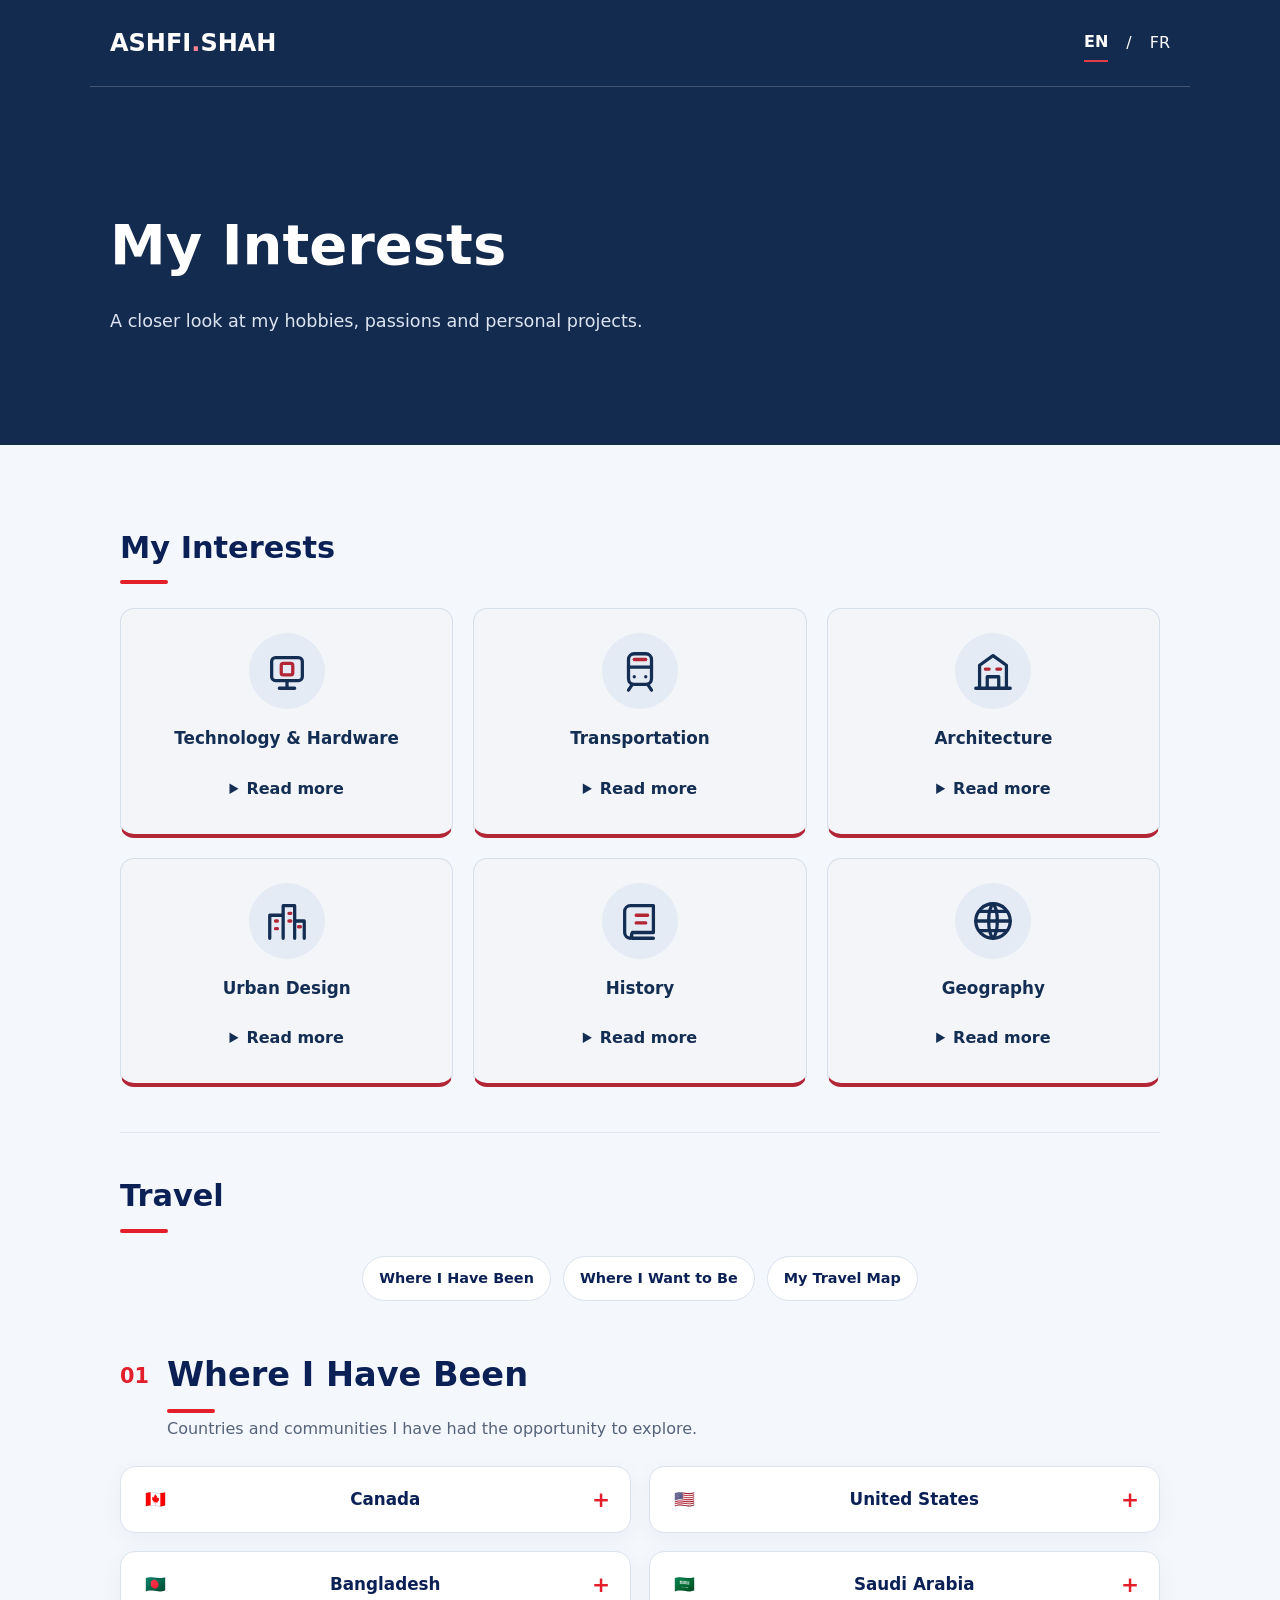
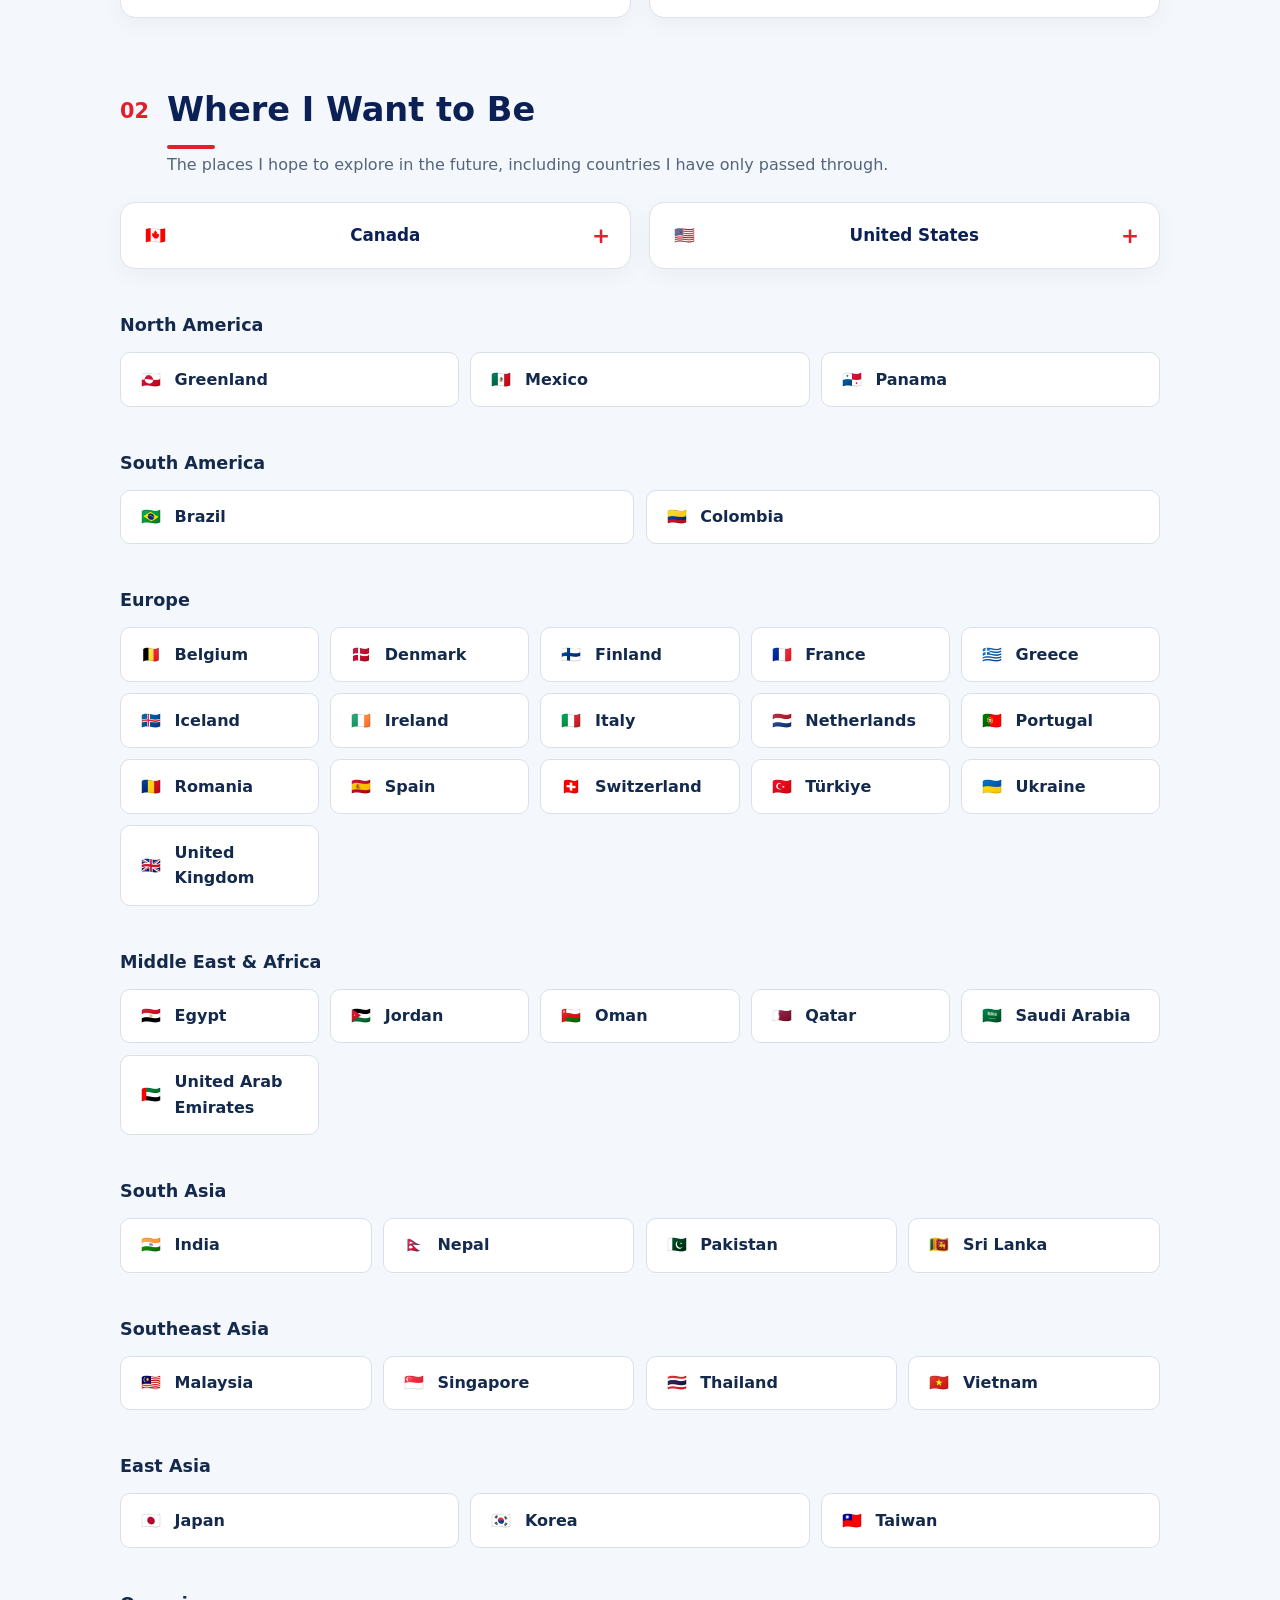
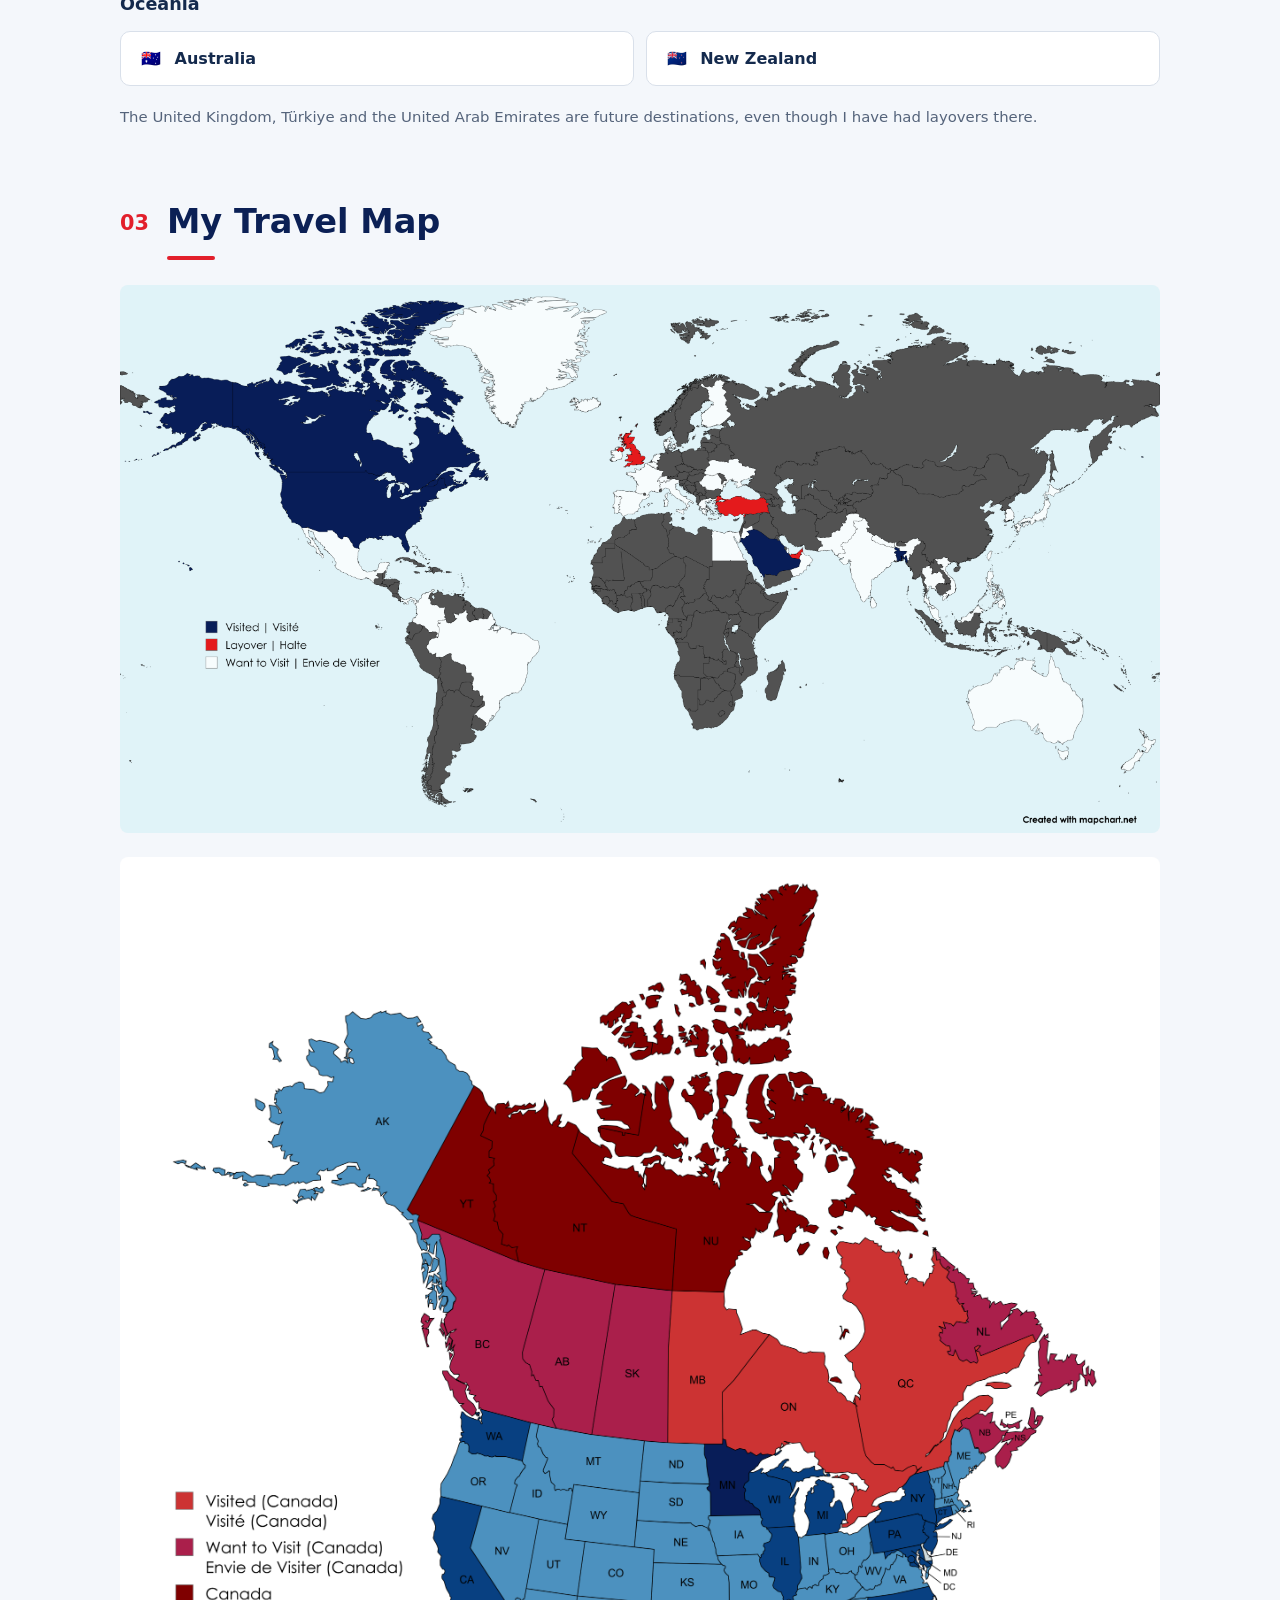
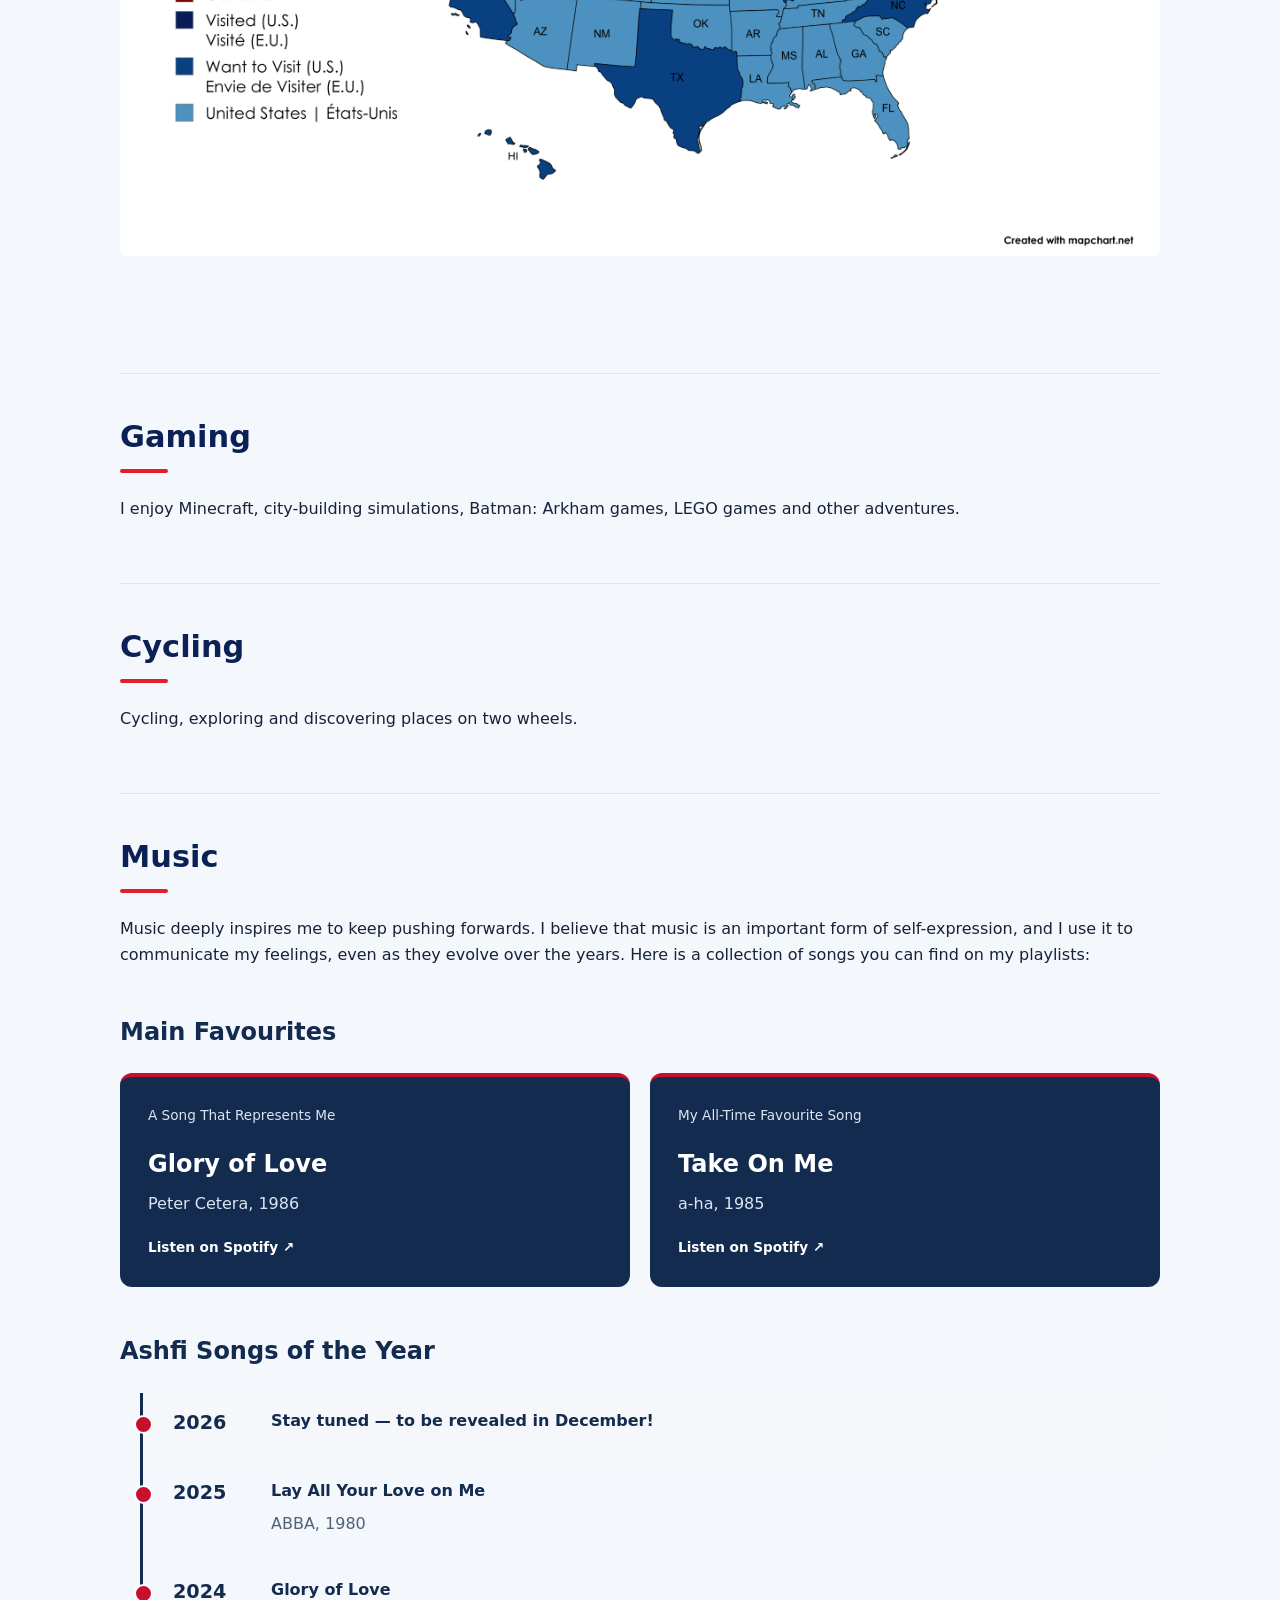
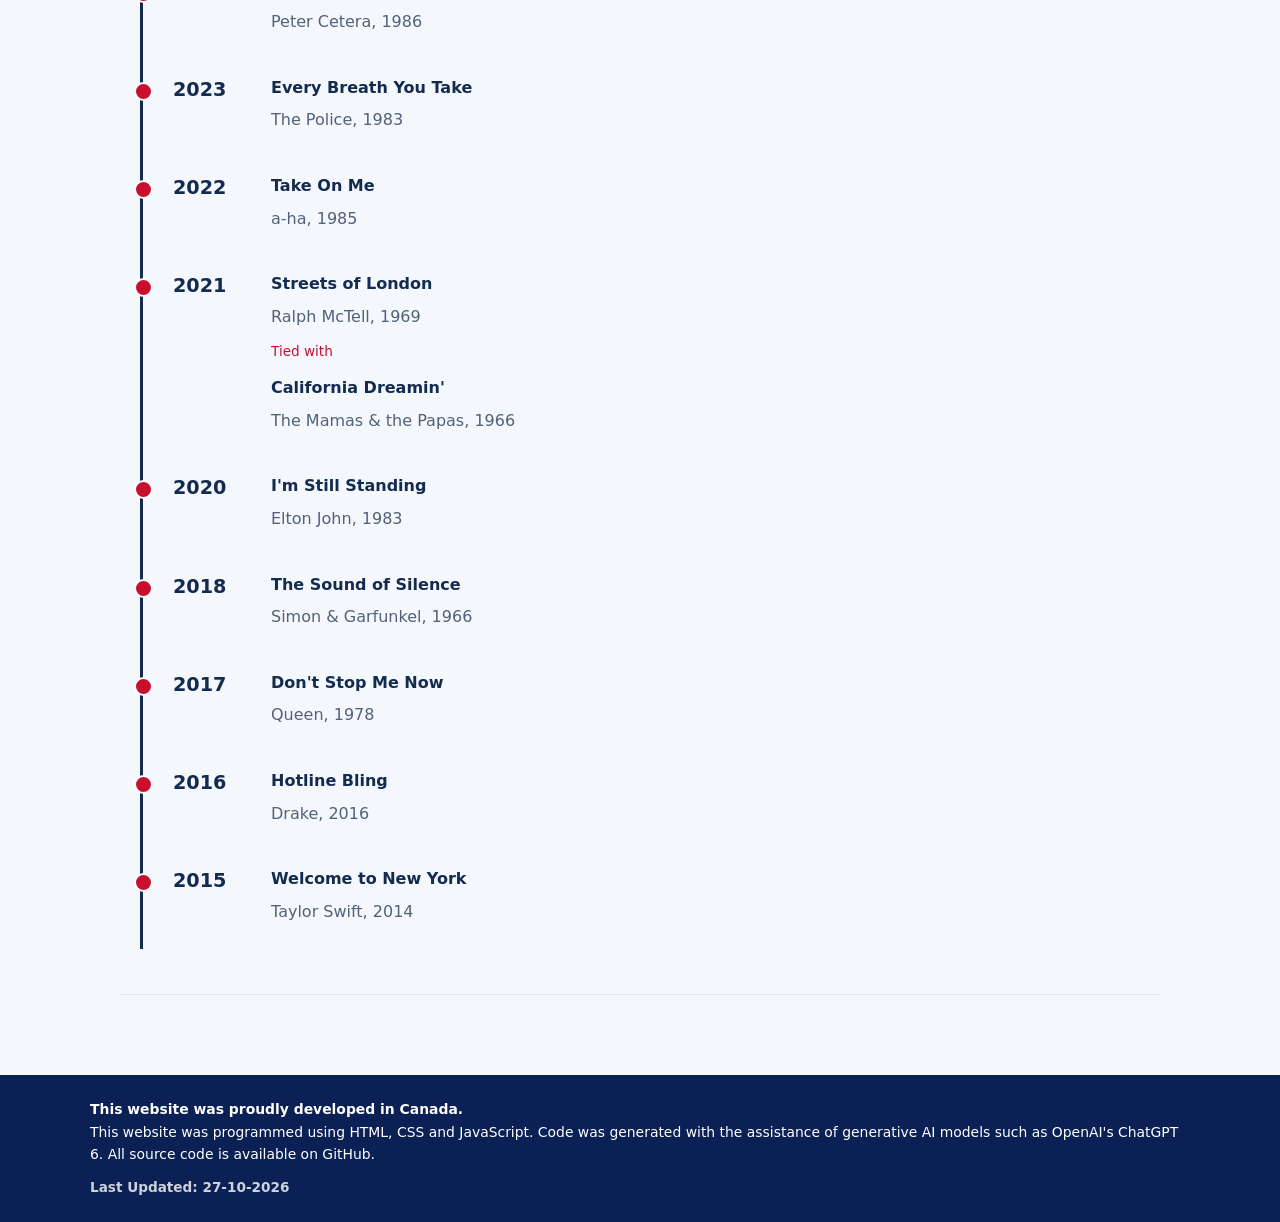
==== commit 7c0ab0f9: "Interests and Travel" ====
--- a/interests.html
+++ b/interests.html
@@ -1,4 +1,3 @@
-
 <!DOCTYPE html>
 <html lang="en-GB">
 <head>
@@ -7,6 +6,7 @@
   <meta name="description" content="Ashfi's bilingual personal website and portfolio.">
   <title>Ashfi Shah | Hobbies and Interests</title>
   <link rel="stylesheet" href="style.css">
+  <link rel="stylesheet" href="travel.css">
 </head>
 <body>
 
@@ -30,26 +30,100 @@
     </div>
   </header>
 
-
-
   <main class="interests-content">
-
-    <section id="technology" class="interest-detail">
-      <h2 data-i18n="hobbyTechnology">Technology</h2>
-      <p data-i18n="technologyDescription">
-        My interest in technology includes personal devices,
-        smart-home development and computing projects.
-      </p>
+    <!-- INTERESTS: SIX ILLUSTRATED CARDS -->
+    <section class="interest-detail interests-grid-section" id="interests">
+    <h2 data-i18n="interestsGridHeading">My Interests</h2>
+    <div class="interest-card-grid">
+    <div class="interest-card">
+    <div aria-hidden="true" class="interest-card-icon">
+    <svg fill="none" focusable="false" stroke="currentColor" stroke-linecap="round" stroke-linejoin="round" stroke-width="1.7" viewbox="0 0 24 24">
+    <rect height="12" rx="2" width="16" x="4" y="5"></rect><path d="M8 21h8M12 17v4"></path><rect class="accent" height="6" rx="1" width="6" x="9" y="8"></rect>
+    </svg>
+    </div>
+    <h3 data-i18n="interestTechnologyHardware">Technology &amp; Hardware</h3>
+    <details class="interest-card-details"><summary data-i18n="interestReadMore">Read more</summary><div class="interest-card-caption" data-caption="technologyHardware"><p>I have always been fascinated by technology, both software and hardware. I enjoy collecting gadgets, particularly devices that work together within an interconnected ecosystem, and keeping up with the latest innovations. At the same time, I have a soft spot for older technology and believe in reducing electronic waste wherever possible. This has inspired me to repair three computers and build two from scratch.</p><p>I have experience with Windows XP through Windows 11 and am continuing to explore macOS and Linux. I also enjoy collecting Apple devices, including my iPhone 13, which holds special significance because of my fond memories of 2021.</p></div></details></div>
+    <div class="interest-card">
+    <div aria-hidden="true" class="interest-card-icon">
+    <svg fill="none" focusable="false" stroke="currentColor" stroke-linecap="round" stroke-linejoin="round" stroke-width="1.7" viewbox="0 0 24 24">
+    <rect height="16" rx="3" width="12" x="6" y="3"></rect><path d="M6 10h12M9 15h.01M15 15h.01M8 19l-2 3M16 19l2 3"></path><path class="accent" d="M9 6h6"></path>
+    </svg>
+    </div>
+    <h3 data-i18n="hobbyTransportation">Transportation</h3>
+    <details class="interest-card-details"><summary data-i18n="interestReadMore">Read more</summary><div class="interest-card-caption" data-caption="transportation"><p>Transportation is one of my more unusual passions. I enjoy analysing how transportation infrastructure is developed, particularly highways, urban road networks and public transit systems. I am especially interested in transportation across Thunder Bay, Northern Ontario, Toronto, York Region and Kingston.</p><p>Cycling is my primary means of commuting, although I also drive and have experience with vehicles manufactured by Toyota, Nissan and Ford, including the Ford Mustang. My favourite mode of transportation is rail, and my favourite train model is the Bombardier T1, used on the Toronto subway. As of November 2026, I have taken 51 flights.</p><p>I strongly believe that transportation should be safe and respectful for everyone. Aggressive driving, jaywalking and other forms of inconsiderate road behaviour are among my biggest pet peeves.</p><p><strong>SAFE ROADS BEGIN WITH RESPECT. SAFE ROADS BEGIN WITH YOU AND ME.</strong></p></div></details></div>
+    <div class="interest-card">
+    <div aria-hidden="true" class="interest-card-icon">
+    <svg fill="none" focusable="false" stroke="currentColor" stroke-linecap="round" stroke-linejoin="round" stroke-width="1.7" viewbox="0 0 24 24">
+    <path d="M3 21h18M5 21V9l7-5 7 5v12M9 21v-6h6v6"></path><path class="accent" d="M8 11h2M14 11h2"></path>
+    </svg>
+    </div>
+    <h3 data-i18n="hobbyArchitecture">Architecture</h3>
+    <details class="interest-card-details"><summary data-i18n="interestReadMore">Read more</summary><div class="interest-card-caption" data-caption="architecture"><p>I believe that architecture always tells a story. Some buildings offer the comfort and convenience of modern design, while others carry decades or even centuries of history, with stories waiting to be discovered. I appreciate the benefits of modernity while remaining fascinated by the stories that previous generations have left behind through their buildings.</p><p>Beyond appreciating architecture, I enjoy analysing how existing facilities can be improved and imagining new spaces that combine functionality, comfort and thoughtful design.</p><p>While I am neither an architect nor an engineer, I enjoy exploring architecture as a hobbyist, guided by curiosity, creativity and an appreciation for the built environment.</p></div></details></div>
+    <div class="interest-card">
+    <div aria-hidden="true" class="interest-card-icon">
+    <svg fill="none" focusable="false" stroke="currentColor" stroke-linecap="round" stroke-linejoin="round" stroke-width="1.7" viewbox="0 0 24 24">
+    <path d="M3 21V9h7v12M10 21V4h6v17M16 21v-9h5v9"></path><path class="accent" d="M6 12h1M6 16h1M13 8h1M13 12h1M18 15h1"></path>
+    </svg>
+    </div>
+    <h3 data-i18n="hobbyUrban">Urban Design</h3>
+    <details class="interest-card-details"><summary data-i18n="interestReadMore">Read more</summary><div class="interest-card-caption" data-caption="urbanDesign"><p>Urbanism is an important part of my personality. I enjoy exploring how different cities develop their own identities, respond to changing needs and continuously improve. I believe that urban design is an essential expression of civic identity, reflecting the history, values and aspirations of a community.</p><p>I am particularly fascinated by how cities have evolved over time, from the compact, walkable downtowns of earlier centuries to the automobile-centred planning of the mid-20th century and the growing emphasis on sustainability, public transportation and active mobility in the 21st century.</p><p><strong>Some cities whose urban design I particularly admire include:</strong></p><ul><li><strong>Toronto, Ontario:</strong> A dynamic city with robust public transportation, dedicated cycling infrastructure and a fascinating mixture of historic and modern architecture. Its continuous development of new neighbourhoods and infrastructure makes it especially interesting to follow.</li><li><strong>Thunder Bay, Ontario:</strong> A relatively stable city that continues to pursue new initiatives and improvements. I appreciate its cycling infrastructure and revitalisation projects, particularly the transformation of the Victoriaville area.</li><li><strong>Quebec City, Quebec:</strong> A city rich in history that makes a remarkable effort to preserve its architectural and cultural heritage. Exploring its historic neighbourhoods offers an immersive experience and a strong connection to the past.</li><li><strong>Kingston, Ontario:</strong> A historic city that successfully combines heritage with modern amenities, demonstrating that preservation and contemporary development can coexist.</li><li><strong>Amsterdam, Netherlands:</strong> An inspiring example of sustainable urbanism, with a strong emphasis on public transportation, cycling infrastructure and reducing dependence on private automobiles.</li></ul><p>For me, urbanism is about understanding what makes a city distinctive and imagining how thoughtful planning can make it an even better place to live.</p></div></details></div>
+    <div class="interest-card">
+    <div aria-hidden="true" class="interest-card-icon">
+    <svg fill="none" focusable="false" stroke="currentColor" stroke-linecap="round" stroke-linejoin="round" stroke-width="1.7" viewbox="0 0 24 24">
+    <path d="M7 4h12v14H8a3 3 0 0 0 0 3h11M7 4a3 3 0 0 0-3 3v11a3 3 0 0 0 3 3"></path><path class="accent" d="M10 9h6M10 13h5"></path>
+    </svg>
+    </div>
+    <h3 data-i18n="hobbyHistory">History</h3>
+    <details class="interest-card-details"><summary data-i18n="interestReadMore">Read more</summary><div class="interest-card-caption" data-caption="history"><p>History following the beginning of the Industrial Revolution, around 1750, particularly fascinates me. In fewer than 300 years, humanity has undergone extraordinary social, political and technological transformations. We have developed democracies, found cures and treatments for numerous diseases, grown in our appreciation of one another, confronted shared challenges, invented remarkable technologies and even ventured into distant corners of the universe.</p><p>To me, history is the continuing story of humanity: a story that began long before us and will continue long after us. Understanding the past allows us to appreciate how far we have come, recognise the challenges we have faced and imagine what the future might hold.</p><p>My particular interests include <strong>Canadian history, American history, world history since 1914, the local histories of cities that hold a special place in my heart, and my own family history.</strong></p></div></details></div>
+    <div class="interest-card">
+    <div aria-hidden="true" class="interest-card-icon">
+    <svg fill="none" focusable="false" stroke="currentColor" stroke-linecap="round" stroke-linejoin="round" stroke-width="1.7" viewbox="0 0 24 24">
+    <circle cx="12" cy="12" r="9"></circle><path d="M3 12h18M12 3c-3 3-3 15 0 18M12 3c3 3 3 15 0 18"></path><path d="M5 7h14M5 17h14"></path>
+    </svg>
+    </div>
+    <h3 data-i18n="hobbyGeography">Geography</h3>
+    <details class="interest-card-details"><summary data-i18n="interestReadMore">Read more</summary><div class="interest-card-caption" data-caption="geography"><p>We are privileged to live on such a beautiful planet. From the highest mountains to the deepest oceans and the seemingly endless skies, Earth is filled with extraordinary landscapes and natural wonders. Learning about our planet and exploring everything it has to offer never ceases to excite me.</p><p>One of my favourite activities is studying maps and cartography. These remarkable little representations can bring the entire world into the palms of our hands, helping us understand places, discover connections and make exploring even more enjoyable.</p><p>I also have a great passion for travelling and discovering new places. I warmly encourage you to explore the <strong>Travel</strong> section of my website to learn more about my journeys and experiences.</p></div></details></div>
+    </div>
     </section>
 
-    <section id="hardware" class="interest-detail">
-      <h2 data-i18n="hobbyHardware">Computer Hardware</h2>
-      <p data-i18n="hardwareDescription">
-        My computers include AAFC2 and AAFC9. I have repaired
-        three laptops and scrapped two.
-      </p>
+    <section id="travel" class="interest-detail travel-section-wrapper">
+    <h2 data-i18n="travelHeading">Travel</h2>
+        <!-- <section class="hero" aria-labelledby="travel-title"><p class="eyebrow" data-i18n="eyebrow">DISCOVERING OUR WORLD</p><h1 id="travel-title" data-i18n="title">My Travels</h1><p data-i18n="intro">A collection of places I have explored, destinations I hope to discover, and a map bringing them together.</p></section> -->
+        <div class="travel-nav"><a href="#visited" data-i18n="navVisited">Where I Have Been</a><a href="#wishlist" data-i18n="navWishlist">Where I Want to Be</a><a href="#map" data-i18n="navMap">My Travel Map</a></div>
+        <section id="visited" class="travel-section" aria-labelledby="visited-title"><div class="section-heading"><span class="section-number">01</span><div><h2 id="visited-title" data-i18n="visitedTitle">Where I Have Been</h2><p data-i18n="visitedDesc">Countries and communities I have had the opportunity to explore.</p></div></div><div id="visited-list" class="country-grid"></div></section>
+        <section id="wishlist" class="travel-section" aria-labelledby="wishlist-title"><div class="section-heading"><span class="section-number">02</span><div><h2 id="wishlist-title" data-i18n="wishlistTitle">Where I Want to Be</h2><p data-i18n="wishlistDesc">The places I hope to explore in the future, including countries I have only passed through.</p></div></div><div id="wishlist-list" class="country-grid"></div><p class="note" data-i18n="wishlistNote">The United Kingdom, Türkiye and the United Arab Emirates are future destinations, even though I have had layovers there.</p></section>
+        
+        
+      <section id="map" class="travel-section" aria-labelledby="map-title">
+        <div class="section-heading">
+          <span class="section-number">03</span>
+          <div>
+            <h2 id="map-title" data-i18n="mapTitle">My Travel Map</h2>
+          </div>
+        </div>
+
+        <div class="travel-maps">
+           <!-- World travel map -->
+          <img
+            src="Assets/World.png"
+            alt="World map showing visited countries, layovers and wishlist destinations."
+            loading="lazy"
+          >
+
+          <!-- North American travel map -->
+          <img
+            src="Assets/North America.png"
+            alt="Map of Canada and the United States showing visited and wishlist provinces and states."
+            loading="lazy"
+          >
+         
+        </div>
+      </section>
+
+
     </section>
 
+    <!-- HOBBIES -->
     <section id="gaming" class="interest-detail">
       <h2 data-i18n="hobbyGaming">Gaming</h2>
       <p data-i18n="gamingDescription">
@@ -58,46 +132,6 @@
       </p>
     </section>
 
-    <section id="transportation" class="interest-detail">
-      <h2 data-i18n="hobbyTransportation">Transportation</h2>
-      <p data-i18n="transportationDescription">
-        Exploring transportation systems and their relationship
-        with cities and communities.
-      </p>
-    </section>
-
-    <section id="architecture" class="interest-detail">
-      <h2 data-i18n="hobbyArchitecture">Architecture</h2>
-      <p data-i18n="architectureDescription">
-        An interest in buildings, architectural styles and
-        the character of the built environment.
-      </p>
-    </section>
-
-    <section id="urban-design" class="interest-detail">
-      <h2 data-i18n="hobbyUrban">Urban Design</h2>
-      <p data-i18n="urbanDescription">
-        Exploring how streets, neighbourhoods and public spaces
-        shape the experience of a city.
-      </p>
-    </section>
-
-    <section id="history" class="interest-detail">
-      <h2 data-i18n="hobbyHistory">History</h2>
-      <p data-i18n="historyDescription">
-        Learning about the past and how historical events
-        have shaped the present.
-      </p>
-    </section>
-
-    <section id="geography" class="interest-detail">
-      <h2 data-i18n="hobbyGeography">Geography</h2>
-      <p data-i18n="geographyDescription">
-        Places I have called home, destinations I have visited
-        and countries I hope to explore.
-      </p>
-    </section>
-
     <section id="cycling" class="interest-detail">
       <h2 data-i18n="hobbyCycling">Cycling</h2>
       <p data-i18n="cyclingDescription">
@@ -344,13 +378,13 @@
           <strong>
             <span data-i18n="footerLastUpdated">Last Updated:</span>
           </strong>
-          <time class="footer-updated-date" datetime="2026-10-26">26-10-2026</time>
+          <time class="footer-updated-date" datetime="2026-10-27">27-10-2026</time>
         </p>
 
       </div>
     </footer>
 
   <script src="script.js"></script>
-  <script src="interests.js"></script>
+  <script src="travel.js"></script>
 </body>
 </html>
--- a/style.css
+++ b/style.css
@@ -1565,3 +1565,62 @@
   }
 }
 
+/* Interests: navy-and-red illustration grid */
+.interest-card-grid {
+  display: grid;
+  grid-template-columns: repeat(3, minmax(0, 1fr));
+  gap: 20px;
+  margin-top: 24px;
+}
+.interest-card {
+  box-sizing: border-box;
+  min-width: 0;
+  min-height: 180px;
+  padding: 24px 16px;
+  background: #f3f5f9;
+  border: 1px solid #d7dfea;
+  border-bottom: 4px solid #b32636;
+  border-radius: 14px;
+  display: flex;
+  flex-direction: column;
+  align-items: center;
+  justify-content: center;
+  gap: 16px;
+  text-align: center;
+}
+.interest-card-icon {
+  width: 76px;
+  height: 76px;
+  display: flex;
+  align-items: center;
+  justify-content: center;
+  border-radius: 50%;
+  background: #e5ebf4;
+  color: #142d52;
+}
+.interest-card-icon svg { width: 46px; height: 46px; }
+.interest-card-icon .accent { stroke: #b32636; }
+.interest-card h3 { margin: 0; color: #142d52; font-size: 1.05rem; font-weight: 600; }
+@media (max-width: 800px) {
+  .interest-card-grid { grid-template-columns: repeat(2, minmax(0, 1fr)); }
+}
+@media (max-width: 480px) {
+  .interest-card-grid { grid-template-columns: 1fr; }
+}
+  
+/* Expandable interest captions */
+.interest-card { justify-content: flex-start; }
+.interest-card-details { width: 100%; margin-top: auto; }
+.interest-card-details summary { color: #142d52; font-weight: 600; cursor: pointer; padding: 8px; }
+.interest-card-details summary:hover { color: #b32636; }
+.interest-card-details summary:focus-visible { outline: 2px solid #b32636; outline-offset: 3px; }
+.interest-card-caption { margin-top: 12px; color: #44546a; text-align: left; font-size: .92rem; line-height: 1.6; overflow-wrap: anywhere; }
+.interest-card-caption p { margin: 0 0 12px; }
+.interest-card-caption ul { padding-left: 20px; margin: 0 0 12px; }
+.interest-card-caption li { margin-bottom: 9px; }
+
+/* Consistent appearance for all provinces and states */
+.country-body .region > summary,
+.country-body .region-static {
+  font-weight: 600;
+}
--- a/travel.css
+++ b/travel.css
@@ -0,0 +1,95 @@
+:root{--navy:#0b2055;--red:#e21f2b;--ink:#17223a;--muted:#55647b;--line:#dbe3ed;--pale:#f4f7fb;--white:#fff}*{box-sizing:border-box}html{scroll-behavior:smooth}body{margin:0;font-family:system-ui,-apple-system,"Segoe UI",Arial,sans-serif;color:var(--ink);background:var(--pale);line-height:1.6}a{color:inherit}.site-header{background:var(--navy);color:#fff}.header-inner{max-width:1160px;margin:auto;padding:18px 24px;display:flex;align-items:center;justify-content:space-between;gap:22px;flex-wrap:wrap}.brand{text-decoration:none;font-weight:800;letter-spacing:.12em;font-size:1.12rem}.site-header nav{display:flex;flex-wrap:wrap;gap:20px}.site-header nav a{text-decoration:none;font-size:.92rem}.site-header nav a:hover,.site-header nav a[aria-current]{text-decoration:underline;text-decoration-color:#ff6470;text-underline-offset:6px}.language-switch{display:flex;border:1px solid #ffffff80;border-radius:9px;overflow:hidden}.language-switch button{background:transparent;color:white;border:0;padding:7px 12px;cursor:pointer;font-weight:700}.language-switch button[aria-pressed=true]{background:white;color:var(--navy)}.travel-content{max-width:1160px;margin:auto;padding:0 24px 70px}.hero{text-align:center;padding:70px 18px 42px}.eyebrow{color:var(--red);font-weight:800;letter-spacing:.18em;font-size:.76rem}.hero h1{font-size:clamp(2.3rem,5vw,4rem);line-height:1.15;color:var(--navy);margin:10px 0 18px}.hero>p:last-child{max-width:700px;margin:auto;color:var(--muted);font-size:1.08rem}.travel-nav{display:flex;justify-content:center;flex-wrap:wrap;gap:12px;margin:0 0 54px}.travel-nav a{padding:10px 16px;border:1px solid var(--line);border-radius:30px;background:white;text-decoration:none;color:var(--navy);font-weight:700;font-size:.9rem}.travel-nav a:hover{border-color:var(--red);color:var(--red)}.travel-section{scroll-margin-top:24px;margin-bottom:72px}.section-heading{display:flex;gap:18px;align-items:flex-start;margin-bottom:25px}.section-number{font-weight:800;color:var(--red);font-size:1.3rem;padding-top:5px}.section-heading h2{font-size:clamp(1.55rem,3vw,2.1rem);color:var(--navy);margin:0}.section-heading p{margin:3px 0 0;color:var(--muted)}.country-grid{display:grid;grid-template-columns:repeat(2,minmax(0,1fr));gap:18px;align-items:start}.country-card{background:white;border:1px solid var(--line);border-radius:15px;box-shadow:0 6px 22px #0b20550b;overflow:hidden}.country-card>summary{cursor:pointer;padding:19px 20px;display:flex;align-items:center;justify-content:space-between;gap:12px;list-style:none;font-size:1.05rem;font-weight:800;color:var(--navy)}.country-card>summary::-webkit-details-marker,.region>summary::-webkit-details-marker{display:none}.country-card>summary::after,.region>summary::after{content:'+';font-size:1.35rem;color:var(--red);line-height:1}.country-card[open]>summary::after,.region[open]>summary::after{content:'−'}.country-card[open]>summary{border-bottom:1px solid var(--line)}.country-body{padding:15px 20px 20px}.region{border-bottom:1px solid #edf0f4;padding:8px 0}.region:last-child{border-bottom:0}.region>summary{cursor:pointer;list-style:none;display:flex;justify-content:space-between;align-items:center;font-weight:700;padding:5px 0}.city-list{list-style:none;padding:5px 0 4px 16px;margin:0;display:grid;gap:7px}.city-list li{padding-left:15px;position:relative;color:var(--muted)}.city-list li::before{content:'';position:absolute;left:0;top:.68em;width:6px;height:6px;border-radius:50%;background:var(--red)}.country-only{color:var(--muted);margin:0}.note{font-size:.93rem;color:var(--muted);margin:20px 0 0}.map-figure{margin:0;background:white;border:1px solid var(--line);border-radius:15px;overflow:hidden}.map-figure img{display:block;width:100%;height:auto}.map-figure figcaption{padding:12px 18px;font-size:.88rem;color:var(--muted);border-top:1px solid var(--line)}.site-footer{background:var(--navy);color:white;padding:23px 24px;display:flex;justify-content:space-between;gap:15px;flex-wrap:wrap;font-size:.9rem}@media(max-width:700px){.country-grid{grid-template-columns:1fr}.header-inner{justify-content:center}.site-header nav{justify-content:center}.hero{padding-top:48px}.travel-section{margin-bottom:54px}}@media(prefers-reduced-motion:reduce){html{scroll-behavior:auto}}:focus-visible{outline:3px solid var(--red);outline-offset:3px}
+
+/* Travel international wishlist: grouped by region, plain non-expandable tiles */
+#wishlist-list .travel-continent-group { grid-column: 1 / -1; width: 100%; margin-top: 1.5rem; }
+#wishlist-list .travel-continent-heading { margin: 0 0 0.8rem; font-size: 1.1rem; color: #142a4d; }
+#wishlist-list .travel-country-tile-grid { display: grid; grid-template-columns: repeat(auto-fit, minmax(175px, 1fr)); gap: 0.7rem; }
+#wishlist-list .travel-country-tile { padding: 0.85rem 1rem; border: 1px solid #d9e0ea; border-radius: 10px; background: #fff; color: #142a4d; font-weight: 600; }
+@media (max-width: 480px) { #wishlist-list .travel-country-tile-grid { grid-template-columns: repeat(2, minmax(0, 1fr)); } #wishlist-list .travel-country-tile { font-size: 0.9rem; padding: 0.7rem; } }
+
+/* Consistent flag images across Windows, macOS, and mobile */
+.travel-flag { display: inline-flex; width: 28px; height: 21px; flex: 0 0 28px; align-items: center; justify-content: center; vertical-align: middle; margin-right: 0.6rem; }
+.travel-flag-image { display: block; width: 28px; height: 21px; object-fit: cover; border-radius: 2px; }
+.travel-country-tile { display: flex; align-items: center; }
+.country-card > summary .travel-flag { vertical-align: middle; }
+
+.region-static {
+  cursor: default;
+  list-style: none;
+}
+
+.region-static::before,
+.region-static::after {
+  content: none !important;
+}
+
+
+/* Travel maps */
+.travel-maps {
+  display: flex;
+  flex-direction: column;
+  gap: 24px;
+  width: 100%;
+}
+
+.travel-maps img {
+  display: block;
+  width: 100%;
+  height: auto;
+  object-fit: contain;
+  border-radius: 8px;
+}
+
+
+/* Language switch — match the homepage */
+.interests-header .language-switch {
+  display: flex;
+  align-items: center;
+  gap: 18px;
+  background: transparent;
+  border: none;
+  border-radius: 0;
+  padding: 0;
+  box-shadow: none;
+}
+
+.interests-header .language-switch button {
+  appearance: none;
+  background: transparent !important;
+  border: none;
+  border-bottom: 2px solid transparent;
+  border-radius: 0;
+  padding: 5px 0;
+  color: #ffffff;
+  font: inherit;
+  font-weight: 400;
+  cursor: pointer;
+  box-shadow: none;
+}
+
+.interests-header .language-switch button[aria-pressed="true"] {
+  background: transparent !important;
+  color: #ffffff;
+  font-weight: 700;
+  border-bottom-color: #e63946;
+}
+
+.interests-header .language-switch span {
+  color: #ffffff;
+  font-weight: 400;
+}
+
+/* Single underline for the active language */
+.interests-header .language-switch button {
+  text-decoration: none !important;
+  border-bottom: none !important;
+  position: relative;
+}
+
+.interests-header .language-switch button::after {
+  content: none !important;
+}
+
+.interests-header .language-switch button[aria-pressed="true"] {
+  border-bottom: 2px solid #e63946 !important;
+}
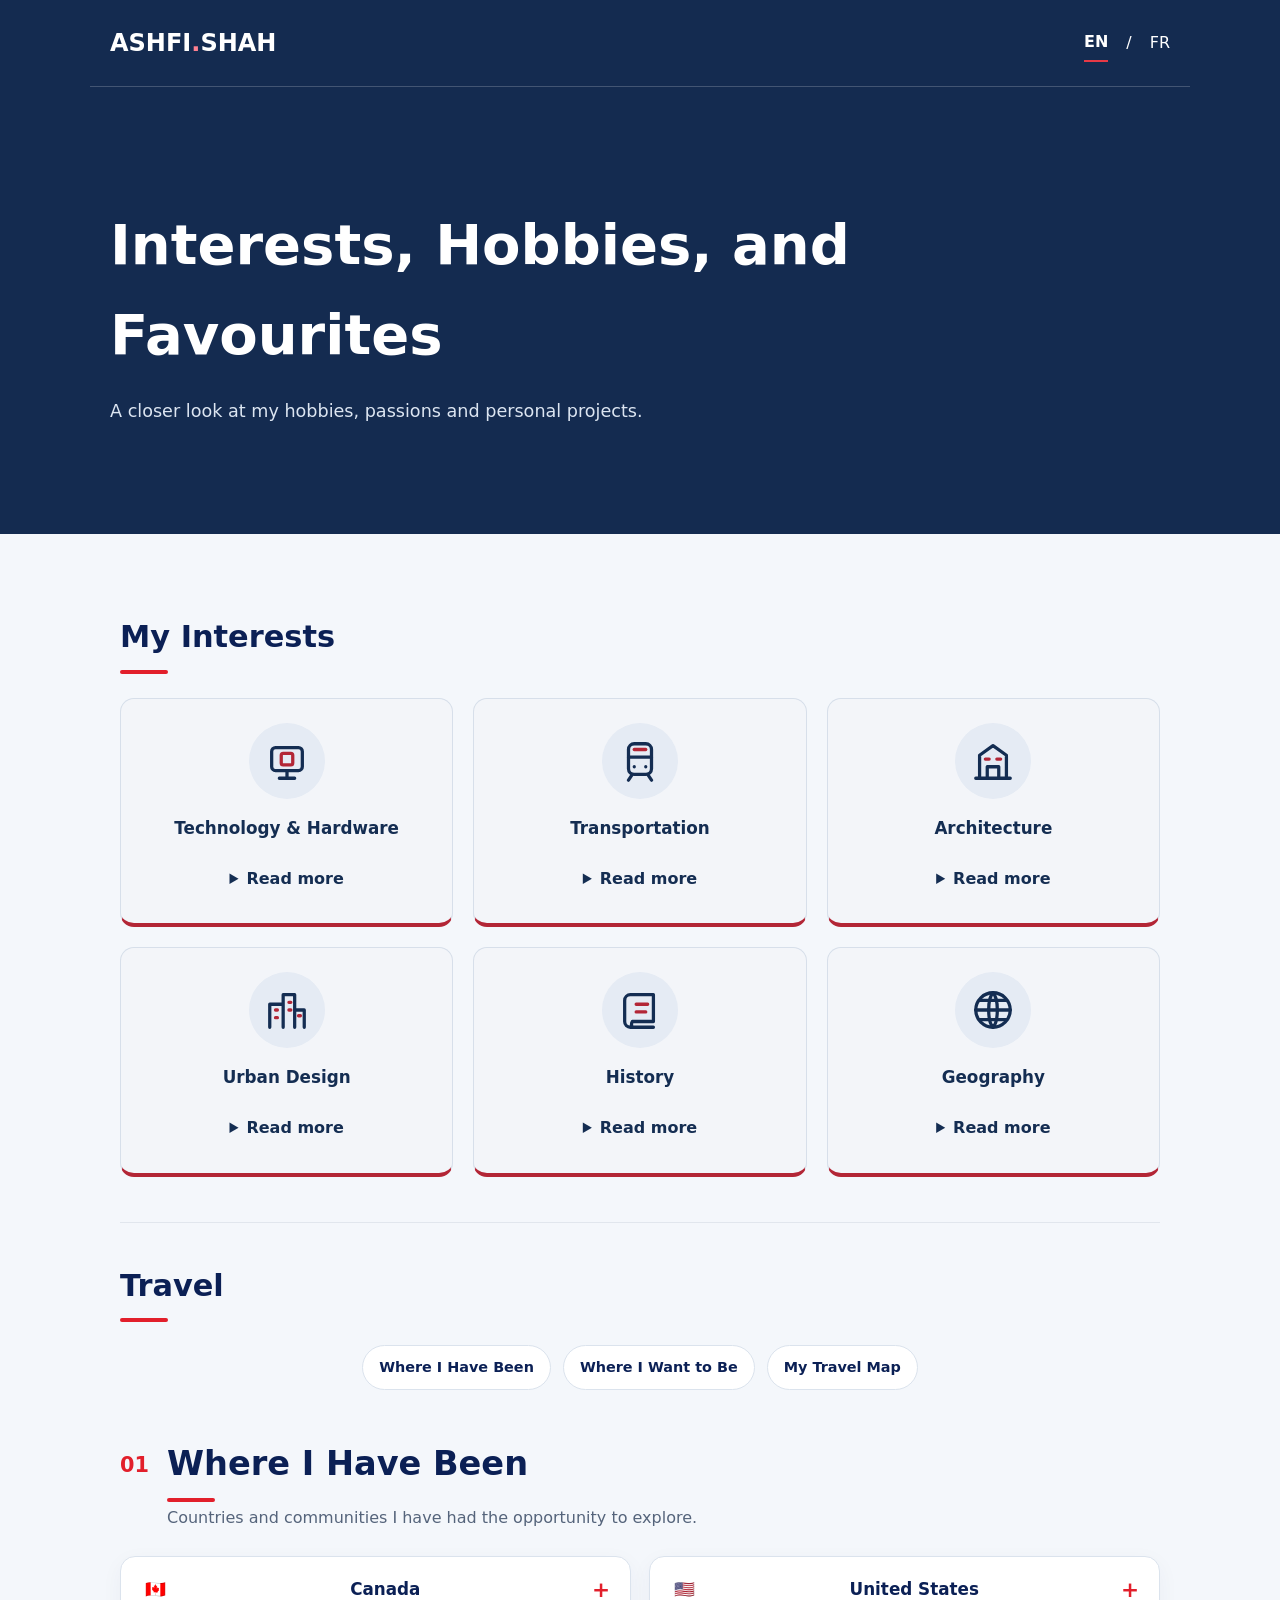
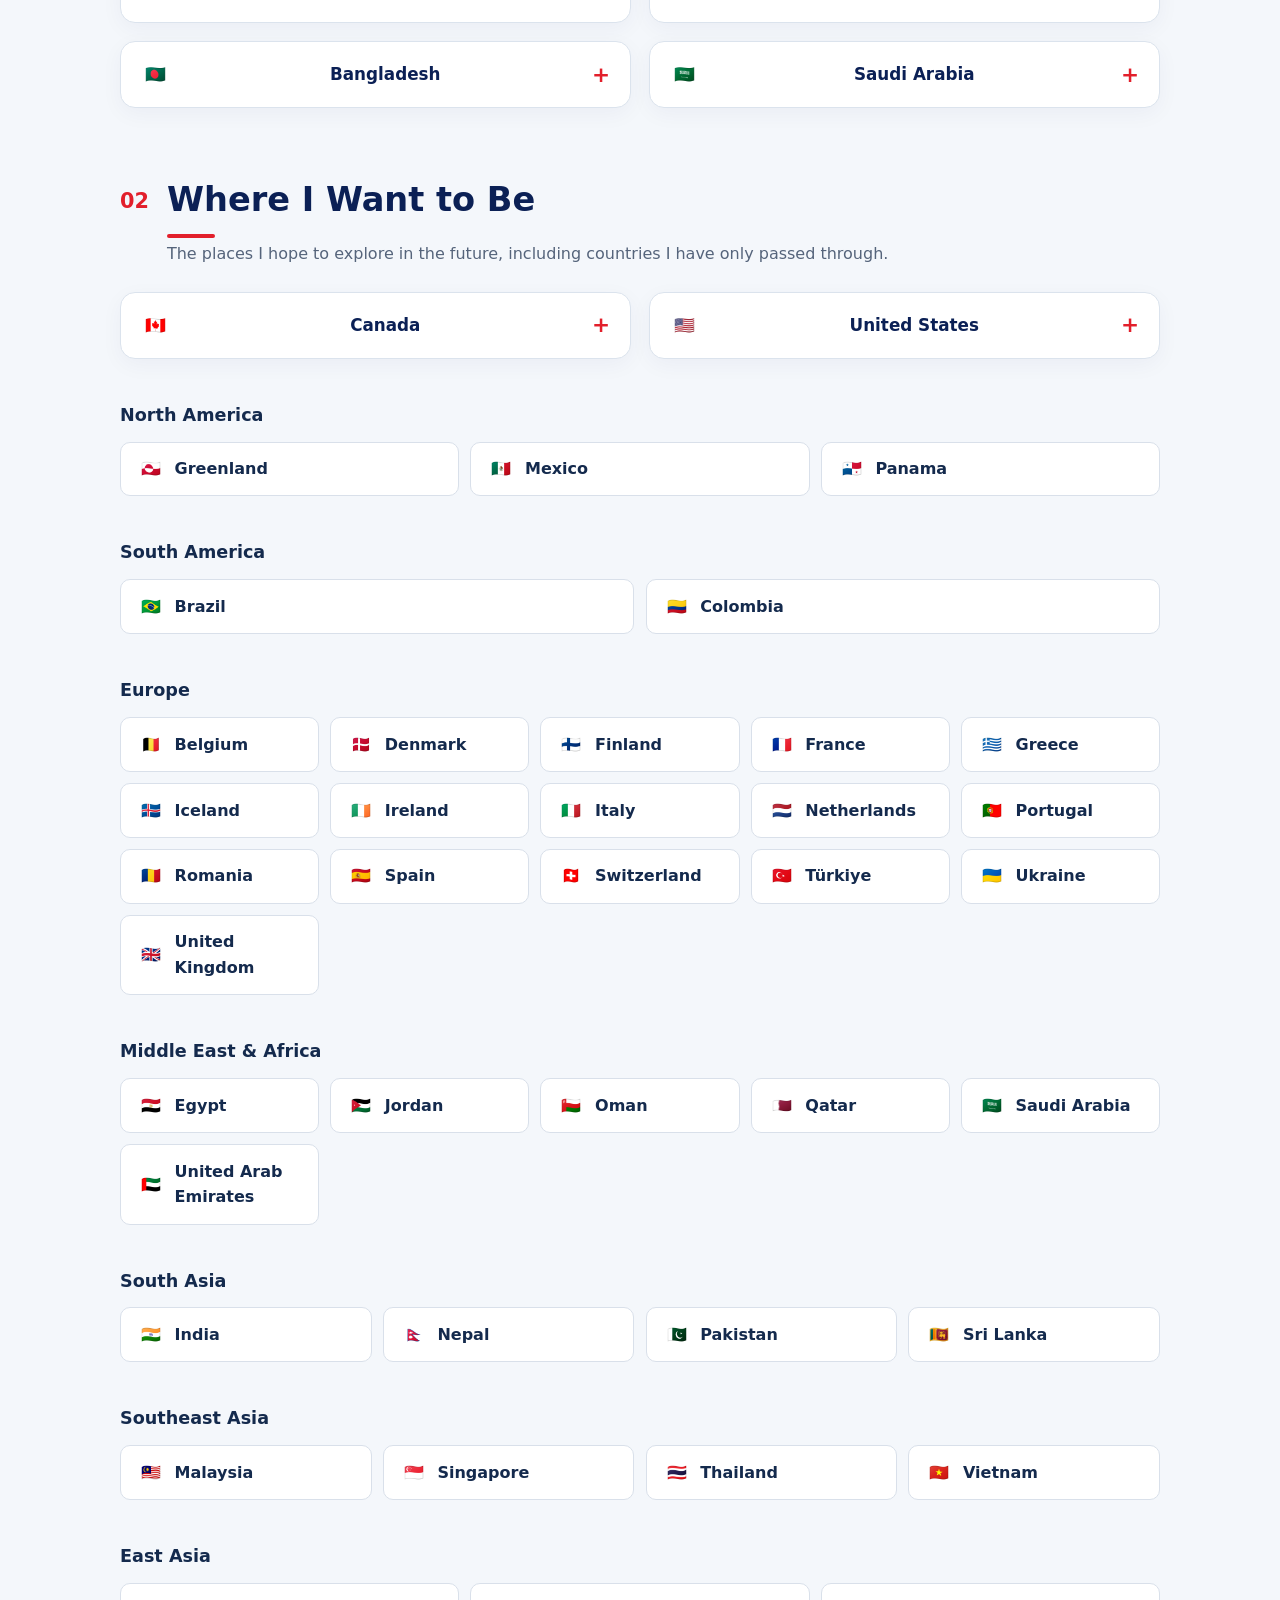
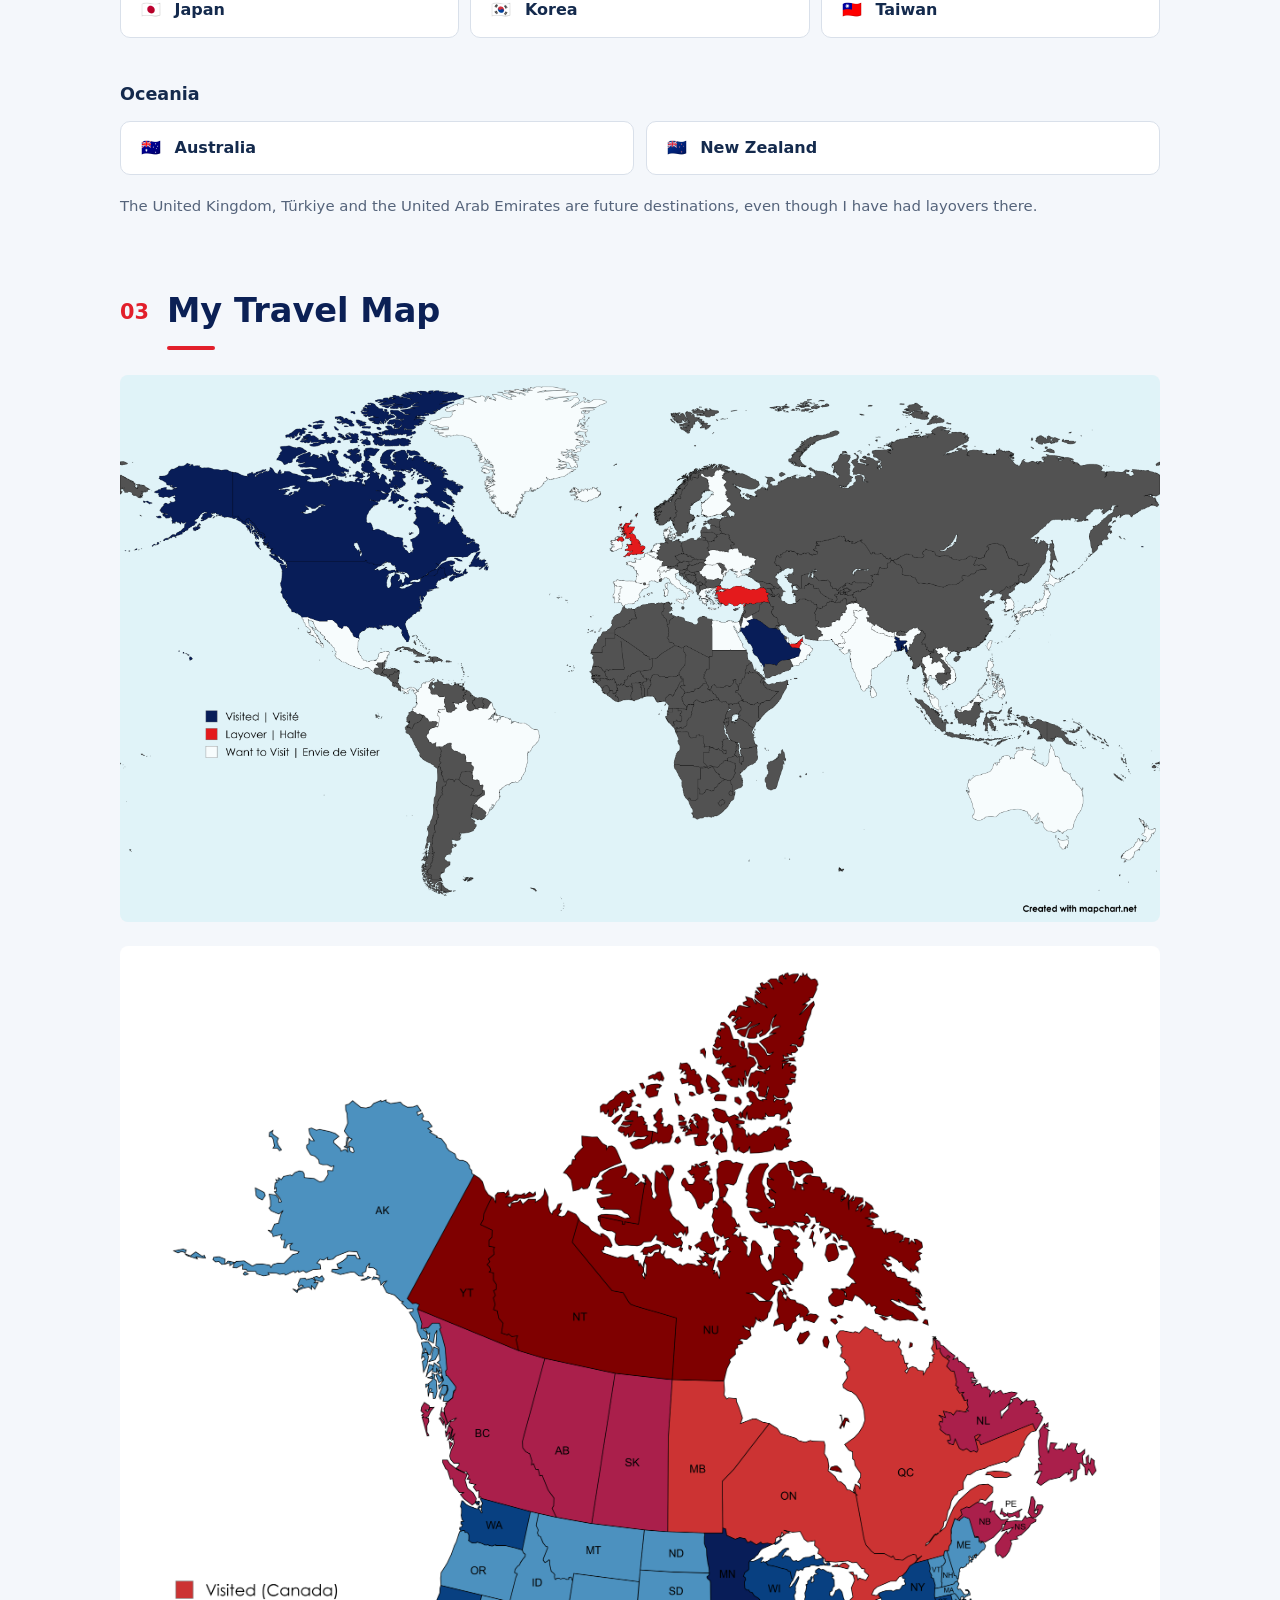
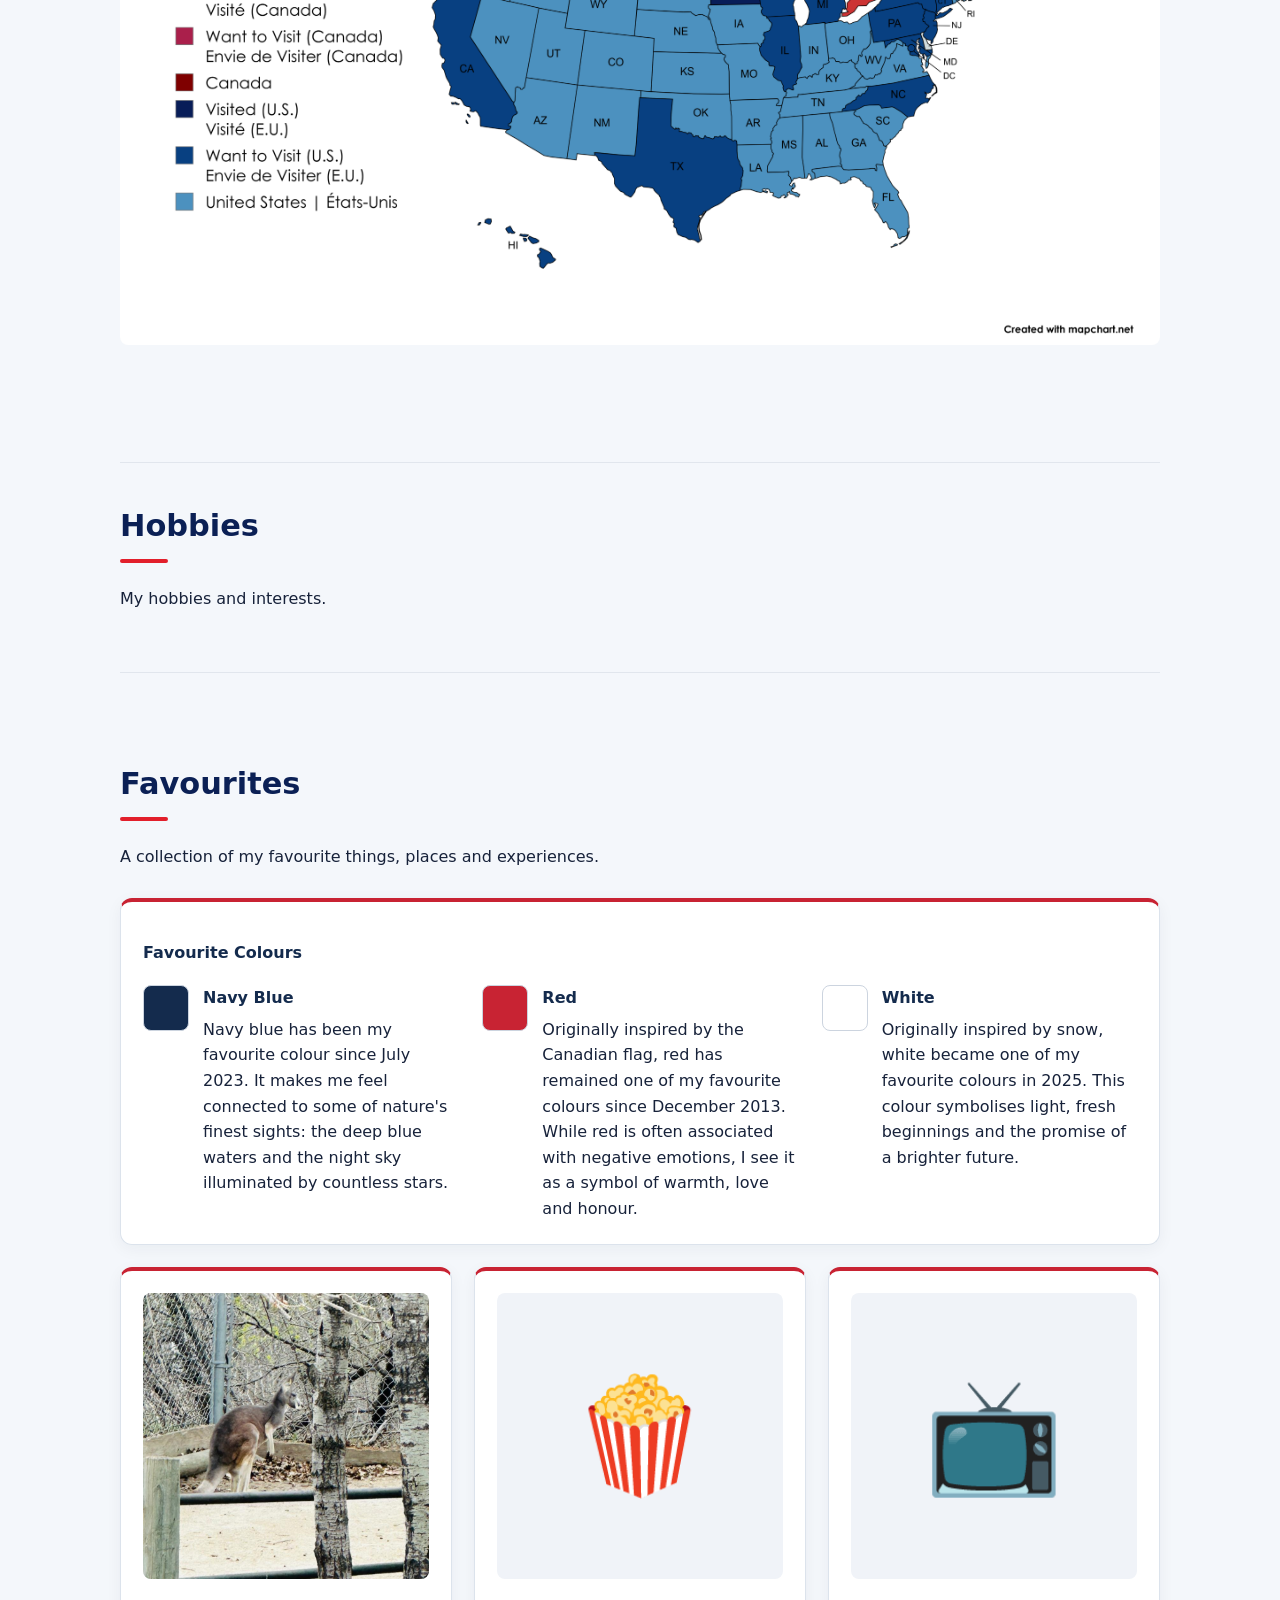
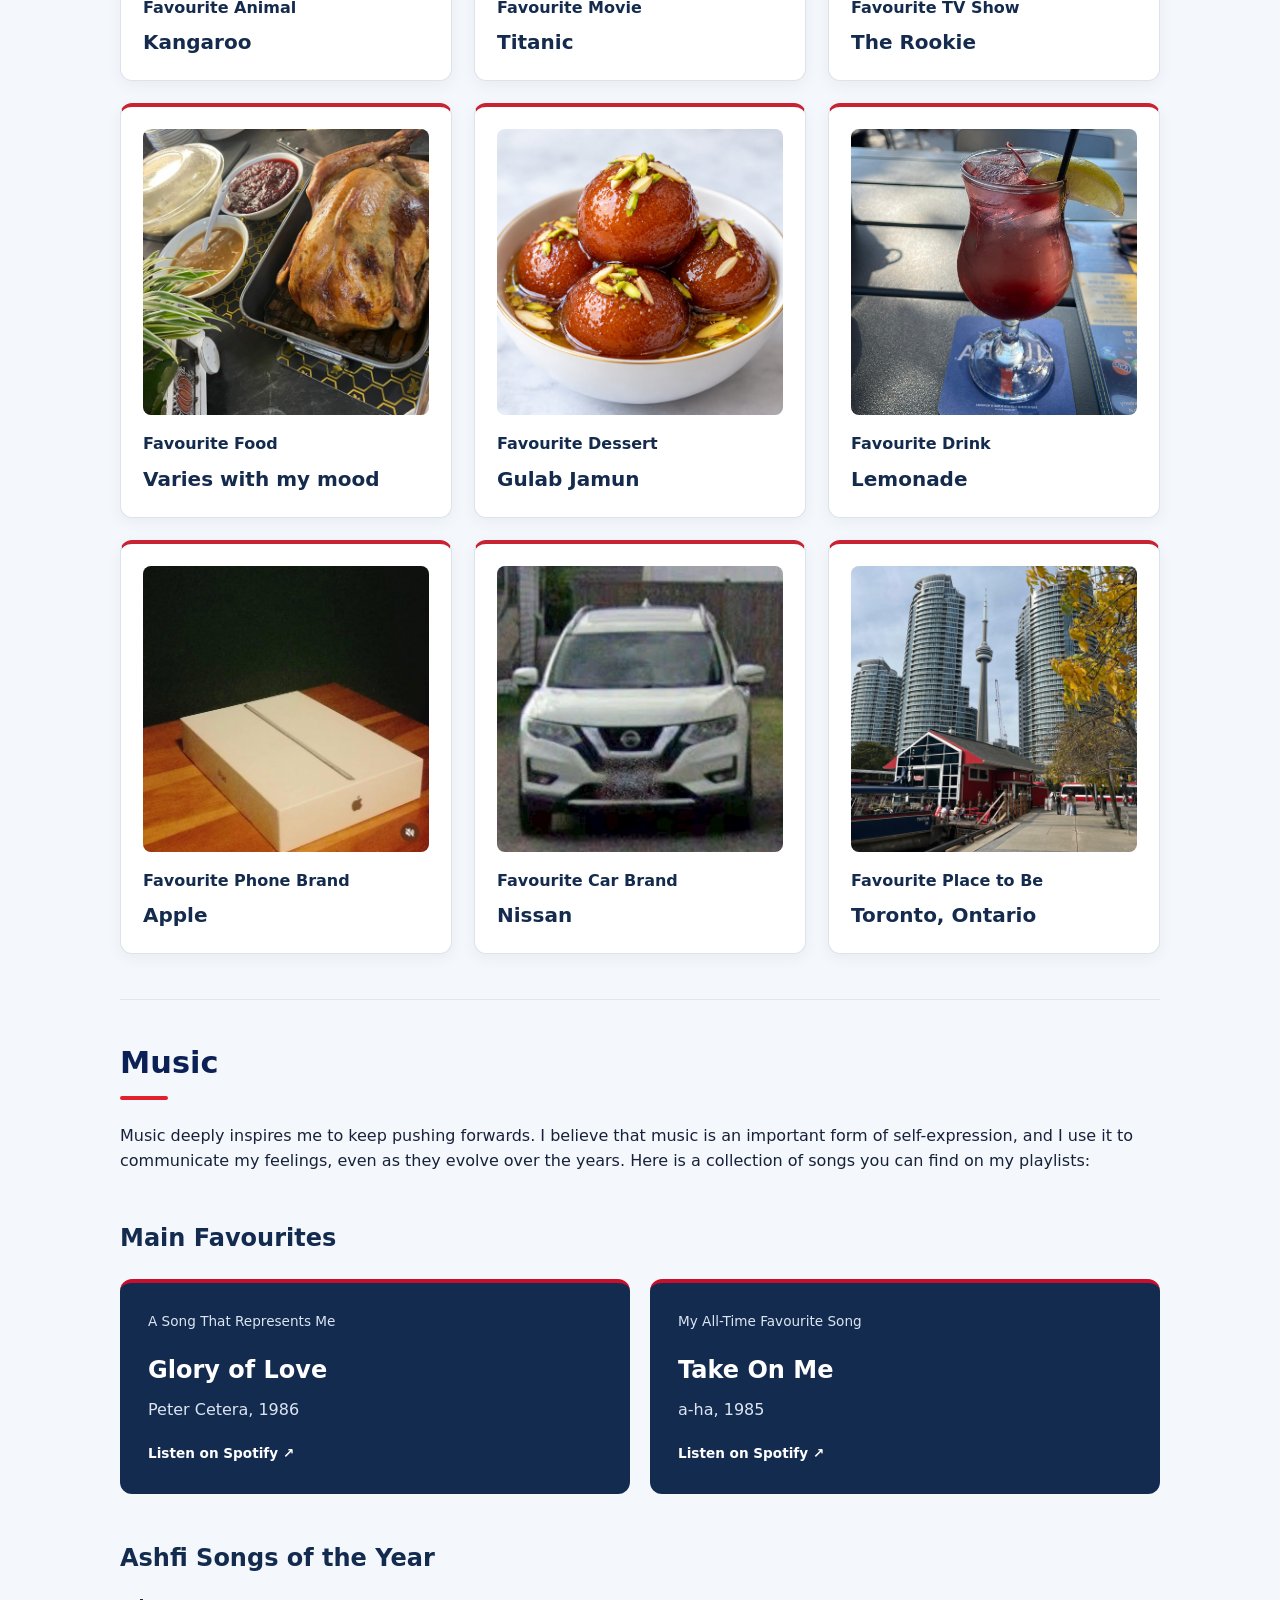
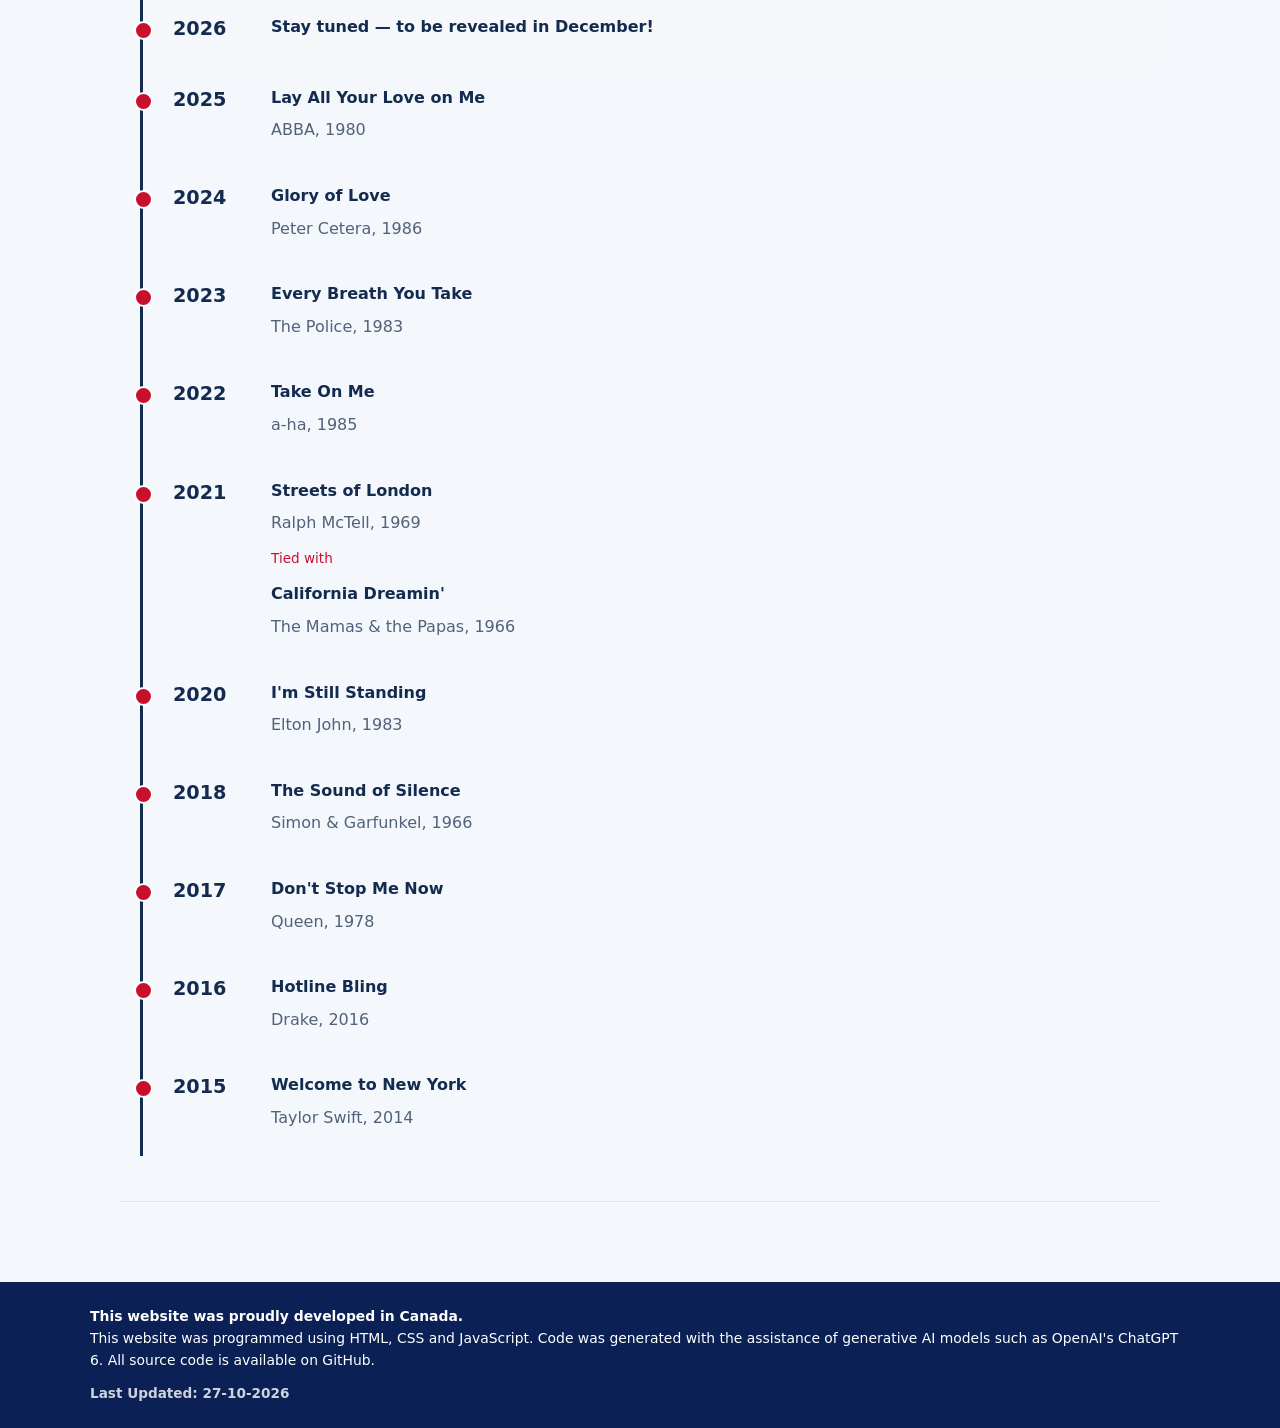
==== commit fa3ae064: "Favourites" ====
--- a/interests.html
+++ b/interests.html
@@ -4,7 +4,7 @@
   <meta charset="UTF-8">
   <meta name="viewport" content="width=device-width, initial-scale=1.0">
   <meta name="description" content="Ashfi's bilingual personal website and portfolio.">
-  <title>Ashfi Shah | Hobbies and Interests</title>
+  <title>Ashfi Shah | Interests, Hobbies, and Favourites</title>
   <link rel="stylesheet" href="style.css">
   <link rel="stylesheet" href="travel.css">
 </head>
@@ -23,7 +23,7 @@
     </nav>
 
     <div class="interests-intro">
-      <h1 data-i18n="interestsHeading">My Interests</h1>
+      <h1 data-i18n="interestsHeading">Interests, Hobbies, and Favourites</h1>
       <p data-i18n="interestsIntro">
         A closer look at my hobbies, passions and personal projects.
       </p>
@@ -124,19 +124,222 @@
     </section>
 
     <!-- HOBBIES -->
-    <section id="gaming" class="interest-detail">
-      <h2 data-i18n="hobbyGaming">Gaming</h2>
-      <p data-i18n="gamingDescription">
+    <section id="hobbies" class="interest-detail">
+      <h2 data-i18n="hobbyList">Hobbies</h2>
+      <p data-i18n="hobbyDescription">
         I enjoy Minecraft, city-building simulations, Batman:
         Arkham games, LEGO games and other adventures.
       </p>
     </section>
 
-    <section id="cycling" class="interest-detail">
-      <h2 data-i18n="hobbyCycling">Cycling</h2>
-      <p data-i18n="cyclingDescription">
-        Cycling, exploring and discovering places on two wheels.
+    
+    <!-- FAVOURITES -->
+    <section id="favourites" class="interest-detail favourites-section">
+      <h2 data-i18n="favouritesTitle">Favourites</h2>
+
+      <p data-i18n="favouritesDescription">
+        A collection of my favourite things, places and experiences.
       </p>
+
+      <div class="favourites-grid">
+
+        <!-- COLOURS -->
+      <article class="favourite-card favourite-colours">
+        <h3 data-i18n="favColours">Favourite Colours</h3>
+
+        <div class="favourite-colour-list">
+          <div class="favourite-colour">
+            <span class="colour-swatch navy" aria-hidden="true"></span>
+            <div>
+              <h4 data-i18n="favNavy">Navy Blue</h4>
+              <p data-i18n="favNavyDesc">
+                Navy blue has been my favourite colour since July 2023.
+                It makes me feel connected to some of nature's finest sights:
+                the deep blue waters and the night sky illuminated by
+                countless stars.
+              </p>
+            </div>
+          </div>
+
+          <div class="favourite-colour">
+            <span class="colour-swatch red" aria-hidden="true"></span>
+            <div>
+              <h4 data-i18n="favRed">Red</h4>
+              <p data-i18n="favRedDesc">
+                Originally inspired by the Canadian flag, red has remained
+                one of my favourite colours since December 2013.
+                While red is often associated with negative emotions,
+                I see it as a symbol of warmth, love and honour.
+              </p>
+            </div>
+          </div>
+
+          <div class="favourite-colour">
+            <span class="colour-swatch white" aria-hidden="true"></span>
+            <div>
+              <h4 data-i18n="favWhite">White</h4>
+              <p data-i18n="favWhiteDesc">
+                Originally inspired by snow, white became one of my favourite colours in 2025. This colour symbolises light,
+                fresh beginnings and the promise of a brighter future.
+              </p>
+            </div>
+          </div>
+        </div>
+      </article>
+
+        <!-- ANIMAL --> 
+        <a
+          class="favourite-card favourite-link"
+          href="https://en.wikipedia.org/wiki/Kangaroo"
+          target="_blank"
+          rel="noopener noreferrer"
+          aria-label="Kangaroo — Wikipedia (opens in a new tab)"
+        >
+          <img
+            src="Assets/Kangaroo.jpeg"
+            alt="Kangaroo"
+            class="favourite-image favourite-kangaroo"
+            loading="lazy"
+          >
+          <h3 data-i18n="favAnimal">Favourite Animal</h3>
+          <p class="favourite-answer" data-i18n="favKangaroo">
+            Kangaroo
+          </p>
+        </a>
+
+        <!-- MOVIE -->
+        <a
+          class="favourite-card favourite-link"
+          href="https://www.imdb.com/title/tt0120338/"
+          target="_blank"
+          rel="noopener noreferrer"
+        >
+          <div class="favourite-symbol favourite-popcorn" aria-hidden="true">🍿</div>
+          <h3 data-i18n="favMovie">Favourite Movie</h3>
+          <p class="favourite-answer">Titanic</p>
+        </a>
+
+        <!-- TV SHOW -->
+        <a
+          class="favourite-card favourite-link"
+          href="https://www.imdb.com/title/tt7587890/"
+          target="_blank"
+          rel="noopener noreferrer"
+        >
+          <div class="favourite-symbol favourite-tv" aria-hidden="true">
+            📺
+          </div>
+          <h3 data-i18n="favTV">Favourite TV Show</h3>
+          <p class="favourite-answer">The Rookie</p>
+        </a>
+
+        <!-- FOOD -->
+        <a
+          class="favourite-card favourite-link"
+          href="https://www.canada.ca/en/health-canada/services/food-guide.html"
+          target="_blank"
+          rel="noopener noreferrer"
+        >
+          <img
+            src="Assets/Food.jpeg"
+            alt="Food"
+            class="favourite-image favourite-food"
+            loading="lazy"
+          >
+          <h3 data-i18n="favFood">Favourite Food</h3>
+          <p class="favourite-answer" data-i18n="favFoodValue">
+            Varies with my mood - always trying something new
+          </p>
+        </a>
+
+        <!-- DESSERT -->
+        <a
+          class="favourite-card favourite-link"
+          href="https://en.wikipedia.org/wiki/Gulab_jamun"
+          target="_blank"
+          rel="noopener noreferrer"
+        >
+          <img
+            src="Assets/Gulab Jamun.png"
+            alt="Glossy gulab jamun in golden syrup, garnished with pistachios and almonds"
+            class="favourite-image favourite-dessert"
+            loading="lazy"
+          >
+          <h3 data-i18n="favDessert">Favourite Dessert</h3>
+          <p class="favourite-answer">Gulab Jamun</p>
+        </a>
+
+        <!-- DRINK -->   
+        <a
+          class="favourite-card favourite-link"
+          href="https://en.wikipedia.org/wiki/Lemonade"
+          target="_blank"
+          rel="noopener noreferrer"
+        >
+          <img
+            src="Assets/Lemonade.jpeg"
+            alt="Lemonade"
+            class="favourite-image favourite-drink"
+            loading="lazy"
+          >
+          <h3 data-i18n="favDrink">Favourite Drink</h3>
+          <p class="favourite-answer" data-i18n="favLemonade">
+            Lemonade
+          </p>
+        </a>
+
+        <!-- PHONE BRAND -->
+        <a
+          class="favourite-card favourite-link"
+          href="https://www.apple.com/ca/store"
+          target="_blank"
+          rel="noopener noreferrer"
+        >
+          <img
+            src="Assets/Apple.jpeg"
+            alt="Apple"
+            class="favourite-image favourite-phone"
+            loading="lazy"
+          >
+          <h3 data-i18n="favPhone">Favourite Phone Brand</h3>
+          <p class="favourite-answer">Apple</p>
+        </a>
+
+        <!-- CAR BRAND -->   
+        <a
+          class="favourite-card favourite-link"
+          href="https://www.nissan.ca/vehicles/cars/2026-sentra.html"
+          target="_blank"
+          rel="noopener noreferrer"
+        >
+          <img
+            src="Assets/Nissan.jpeg"
+            alt="Nissan"
+            class="favourite-image favourite-car"
+            loading="lazy"
+          >
+          <h3 data-i18n="favCar">Favourite Car Brand</h3>
+          <p class="favourite-answer">Nissan</p>
+        </a>
+
+        <!-- PLACE -->       
+        <a
+          class="favourite-card favourite-link favourite-place"
+          href="https://www.britannica.com/place/Toronto"
+          target="_blank"
+          rel="noopener noreferrer"
+        >
+          <img
+            src="Assets/Toronto.jpeg"
+            alt="Toronto, Ontario"
+            class="favourite-image favourite-toronto"
+            loading="lazy"
+          >
+          <h3 data-i18n="favPlace">Favourite Place to Be</h3>
+          <p class="favourite-answer">Toronto, Ontario</p>
+        </a>
+
+      </div>
     </section>
 
     <section id="music" class="interest-detail music-section">
--- a/style.css
+++ b/style.css
@@ -1623,4 +1623,370 @@
 .country-body .region > summary,
 .country-body .region-static {
   font-weight: 600;
-}+}
+
+
+/* ========================================
+   FAVOURITES
+======================================== */
+
+.favourites-section {
+  margin-top: 48px;
+}
+
+.favourites-grid {
+  display: grid;
+  grid-template-columns: repeat(3, minmax(0, 1fr));
+  gap: 22px;
+  margin-top: 28px;
+}
+
+.favourite-card {
+  min-width: 0;
+  padding: 22px;
+  background: #ffffff;
+  border: 1px solid #dce3ec;
+  border-top: 4px solid #c82333;
+  border-radius: 12px;
+  box-shadow: 0 4px 16px rgba(10, 30, 55, 0.05);
+  transition: transform 0.2s ease, box-shadow 0.2s ease;
+}
+
+.favourite-card:hover {
+  transform: translateY(-3px);
+  box-shadow: 0 8px 24px rgba(10, 30, 55, 0.1);
+}
+
+.favourite-card h3 {
+  margin: 12px 0 8px;
+  color: #142b4d;
+  font-size: 1rem;
+}
+
+.favourite-card p {
+  line-height: 1.6;
+}
+
+.favourite-answer {
+  color: #142b4d;
+  font-size: 1.25rem;
+  font-weight: 700;
+}
+
+.favourite-image {
+  display: block;
+  width: 100%;
+  height: 190px;
+  object-fit: cover;
+  border-radius: 8px;
+  background: #edf1f6;
+}
+
+.favourite-poster {
+  height: 250px;
+  object-fit: contain;
+}
+
+.favourite-symbol {
+  display: flex;
+  align-items: center;
+  justify-content: center;
+  height: 190px;
+  border-radius: 8px;
+  background: #f0f3f8;
+  font-size: 3.5rem;
+}
+
+/* Colours */
+
+.favourite-colours {
+  grid-column: 1 / -1;
+}
+
+.favourite-colour-list {
+  display: grid;
+  grid-template-columns: repeat(3, minmax(0, 1fr));
+  gap: 24px;
+  margin-top: 20px;
+}
+
+.favourite-colour {
+  display: flex;
+  align-items: flex-start;
+  gap: 14px;
+}
+
+.colour-swatch {
+  flex: 0 0 46px;
+  width: 46px;
+  height: 46px;
+  border: 1px solid #ccd4df;
+  border-radius: 8px;
+}
+
+.colour-swatch.navy {
+  background: #142b4d;
+}
+
+.colour-swatch.red {
+  background: #c82333;
+}
+
+.colour-swatch.white {
+  background: #ffffff;
+}
+
+.favourite-colour h4 {
+  margin: 0 0 6px;
+  color: #142b4d;
+}
+
+.favourite-colour p {
+  margin: 0;
+}
+
+/* Responsive */
+
+@media (max-width: 900px) {
+  .favourites-grid {
+    grid-template-columns: repeat(2, minmax(0, 1fr));
+  }
+
+  .favourite-colour-list {
+    grid-template-columns: 1fr;
+  }
+}
+
+@media (max-width: 600px) {
+  .favourites-grid {
+    grid-template-columns: 1fr;
+  }
+
+  .favourite-colours {
+    grid-column: auto;
+  }
+
+  .favourite-image {
+    height: 220px;
+  }
+
+  .favourite-poster {
+    height: 260px;
+  }
+}
+
+@media (prefers-reduced-motion: reduce) {
+  .favourite-card {
+    transition: none;
+  }
+}
+
+/* Keep favourite cards compact */
+.favourites-grid {
+  align-items: start;
+}
+
+/* Display the complete photograph */
+.favourite-image {
+  width: 100%;
+  height: auto;
+  max-height: 300px;
+  object-fit: contain;
+}
+
+/* Improve text spacing */
+.favourite-card h3 {
+  margin: 16px 0 6px;
+}
+
+.favourite-card .favourite-answer {
+  margin: 0;
+}
+
+/* Preserve portrait posters */
+.favourite-poster {
+  height: 250px;
+  object-fit: contain;
+}
+
+
+/* Clickable Favourites cards */
+a.favourite-link {
+  display: block;
+  color: inherit;
+  text-decoration: none;
+  cursor: pointer;
+}
+
+a.favourite-link:hover {
+  transform: translateY(-4px);
+  border-top-color: #142b4d;
+  box-shadow: 0 10px 28px rgba(10, 30, 55, 0.14);
+}
+
+a.favourite-link:focus-visible {
+  outline: 3px solid #c82333;
+  outline-offset: 4px;
+}
+
+a.favourite-link:hover .favourite-answer {
+  color: #c82333;
+}
+
+@media (prefers-reduced-motion: reduce) {
+  a.favourite-link {
+    transition: none;
+  }
+}
+
+/* Large square popcorn graphic */
+.favourite-popcorn {
+  width: 100%;
+  height: auto;
+  aspect-ratio: 1 / 1;
+  display: flex;
+  align-items: center;
+  justify-content: center;
+  font-size: 7rem;
+  background: #f0f3f8;
+  border-radius: 8px;
+}
+
+
+/* Large square television graphic */
+.favourite-tv {
+  width: 100%;
+  height: auto;
+  aspect-ratio: 1 / 1;
+  display: flex;
+  align-items: center;
+  justify-content: center;
+  font-size: 7rem;
+  background: #f0f3f8;
+  border-radius: 8px;
+}
+
+
+/* Favourite Food photograph */
+.favourite-food {
+  width: 100%;
+  height: auto;
+  aspect-ratio: 1 / 1;
+  object-fit: contain;
+  background: #f0f3f8;
+  border-radius: 8px;
+}
+
+
+.favourite-gulab-jamun {
+  width: 100%;
+  height: auto;
+  aspect-ratio: 1 / 1;
+}
+
+.favourite-clipart {
+  width: 85%;
+  height: 85%;
+  object-fit: contain;
+}
+
+
+/* Favourite Drink photograph */
+.favourite-drink {
+  display: block;
+  width: 100%;
+  height: auto;
+  aspect-ratio: 1 / 1;
+  object-fit: cover;
+  border-radius: 8px;
+}
+
+
+/* Favourite Phone Brand photograph */
+.favourite-phone {
+  display: block;
+  width: 100%;
+  height: auto;
+  aspect-ratio: 1 / 1;
+  object-fit: contain;
+  background: #f0f3f8;
+  border-radius: 8px;
+}
+
+
+/* Favourite Car Brand photograph */
+.favourite-car {
+  display: block;
+  width: 100%;
+  height: auto;
+  aspect-ratio: 1 / 1;
+  object-fit: contain;
+  background: #f0f3f8;
+  border-radius: 8px;
+}
+
+
+/* Favourite Place photograph */
+.favourite-toronto {
+  display: block;
+  width: 100%;
+  height: auto;
+  aspect-ratio: 1 / 1;
+  object-fit: cover;
+  border-radius: 8px;
+}
+
+
+/* Favourite Colours — hover effects */
+.favourite-colours {
+  transition:
+    transform 0.2s ease,
+    box-shadow 0.2s ease,
+    border-top-color 0.2s ease;
+}
+
+.favourite-colours:hover {
+  transform: translateY(-3px);
+  box-shadow: 0 8px 24px rgba(10, 30, 55, 0.12);
+
+  /* Navy, red and white */
+  border-top-color: transparent;
+  border-image: linear-gradient(
+    to right,
+    #142b4d 0%,
+    #142b4d 33.33%,
+    #c82333 33.33%,
+    #c82333 66.66%,
+    #ffffff 66.66%,
+    #ffffff 100%
+  ) 1;
+}
+
+.favourite-colours h3,
+.favourite-colours h4 {
+  transition: color 0.2s ease;
+}
+
+.favourite-colours:hover h3 {
+  color: #c82333;
+}
+
+.favourite-colours:hover .favourite-colour:nth-child(1) h4 {
+  color: #142b4d;
+}
+
+.favourite-colours:hover .favourite-colour:nth-child(2) h4 {
+  color: #c82333;
+}
+
+.favourite-colours:hover .favourite-colour:nth-child(3) h4 {
+  color: #718096;
+}
+
+@media (prefers-reduced-motion: reduce) {
+  .favourite-colours,
+  .favourite-colours h3,
+  .favourite-colours h4 {
+    transition: none;
+  }
+}
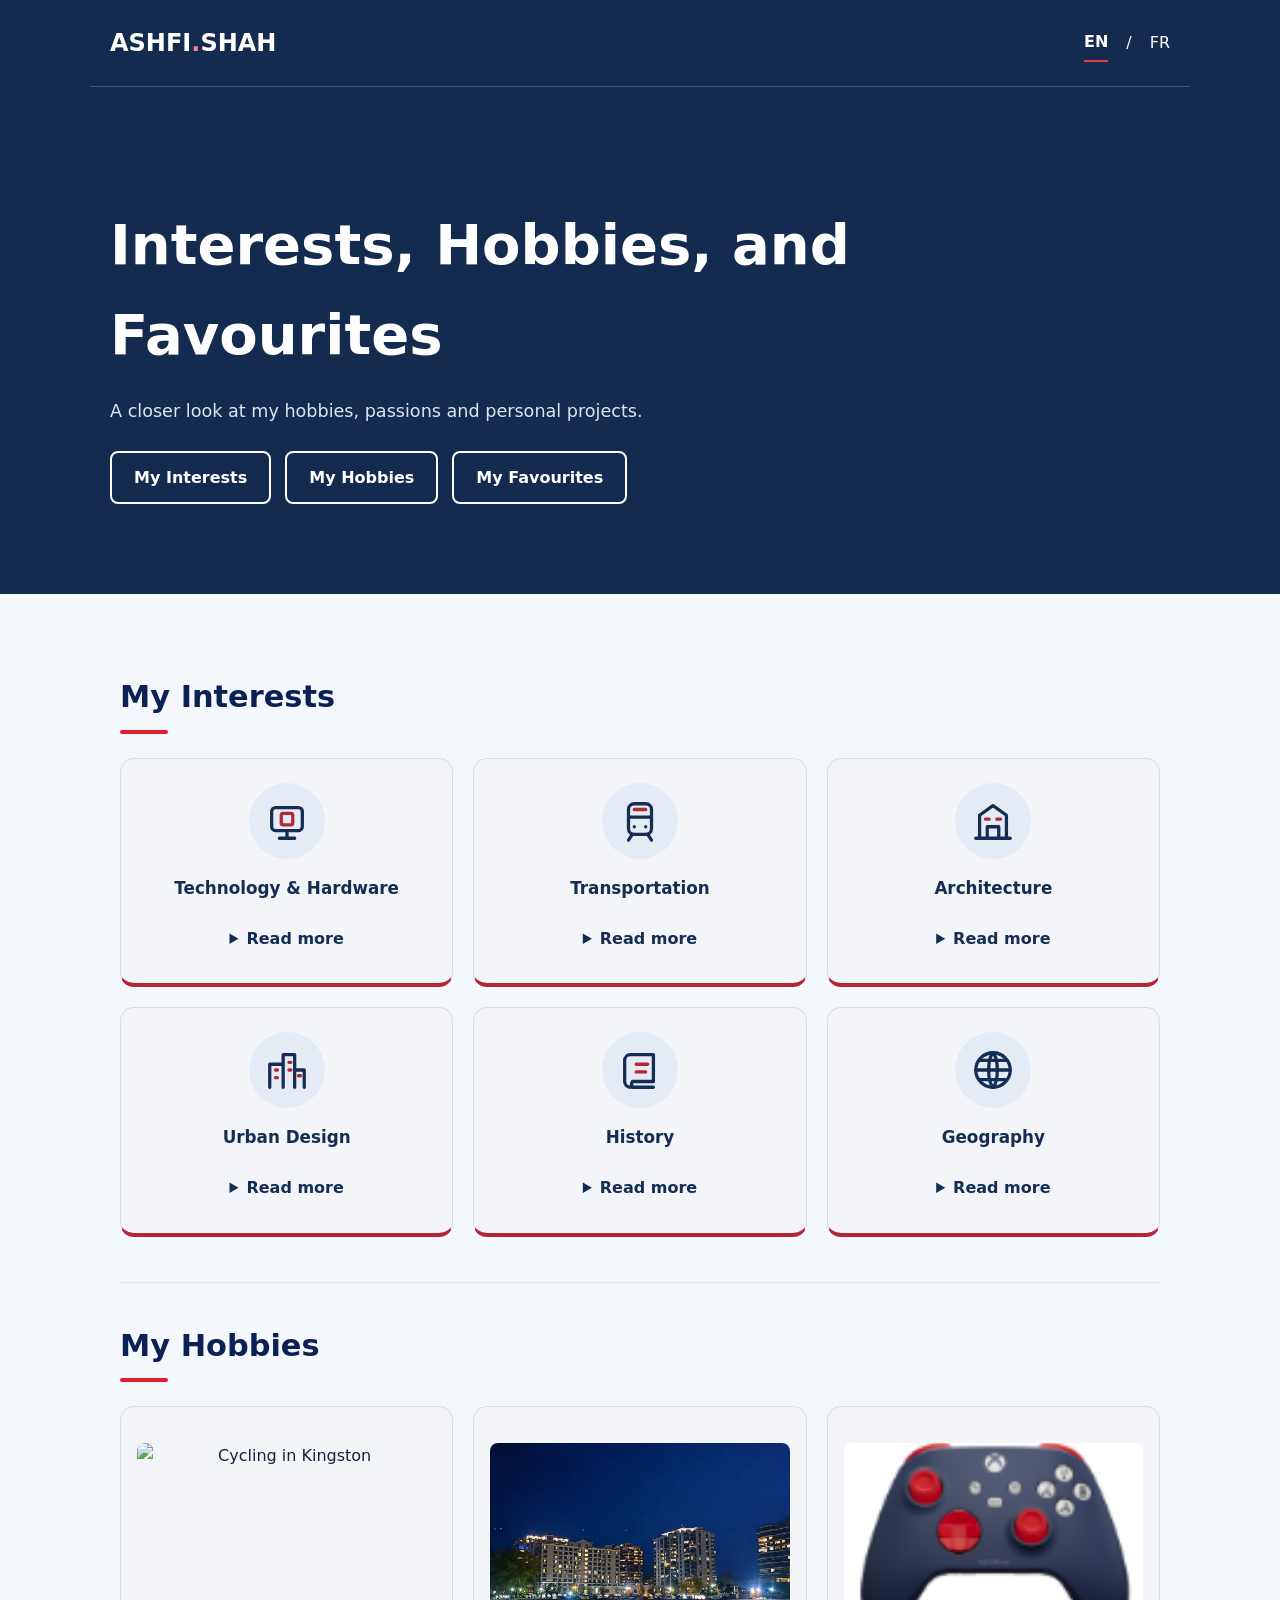
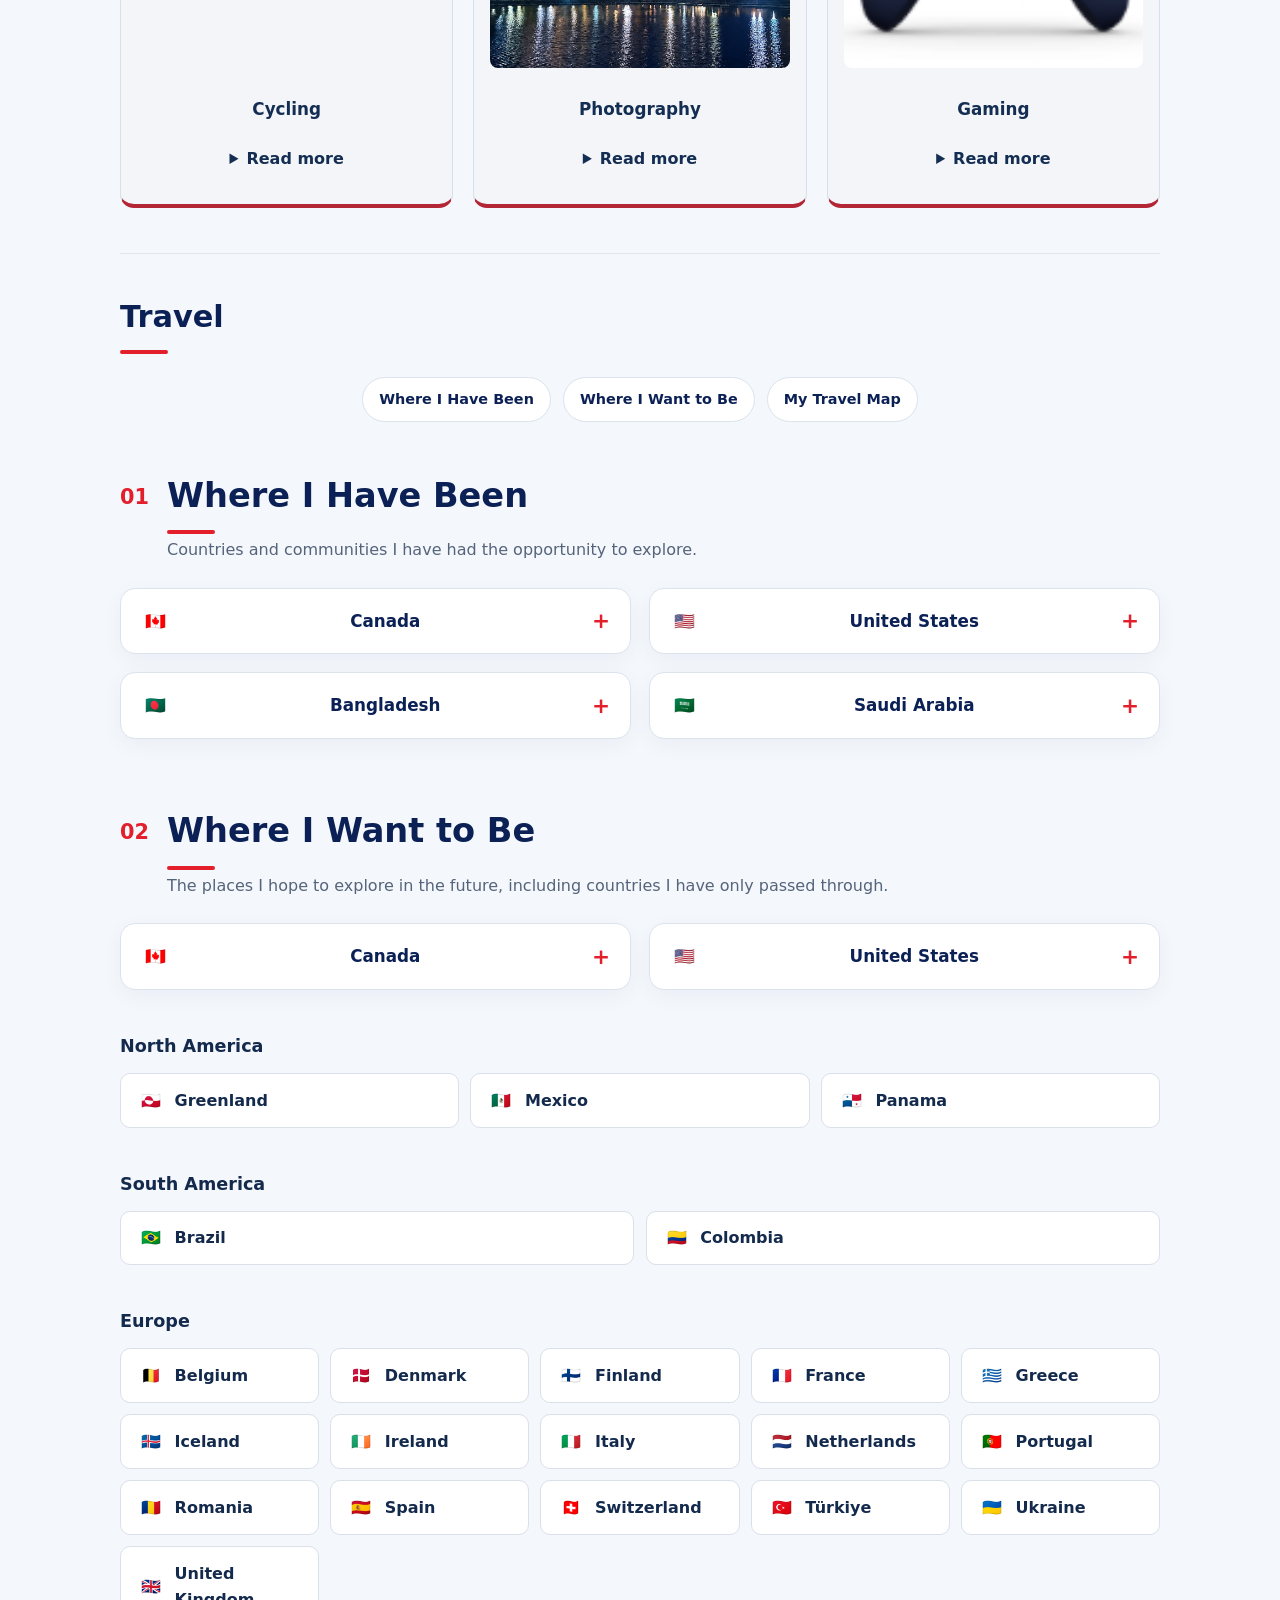
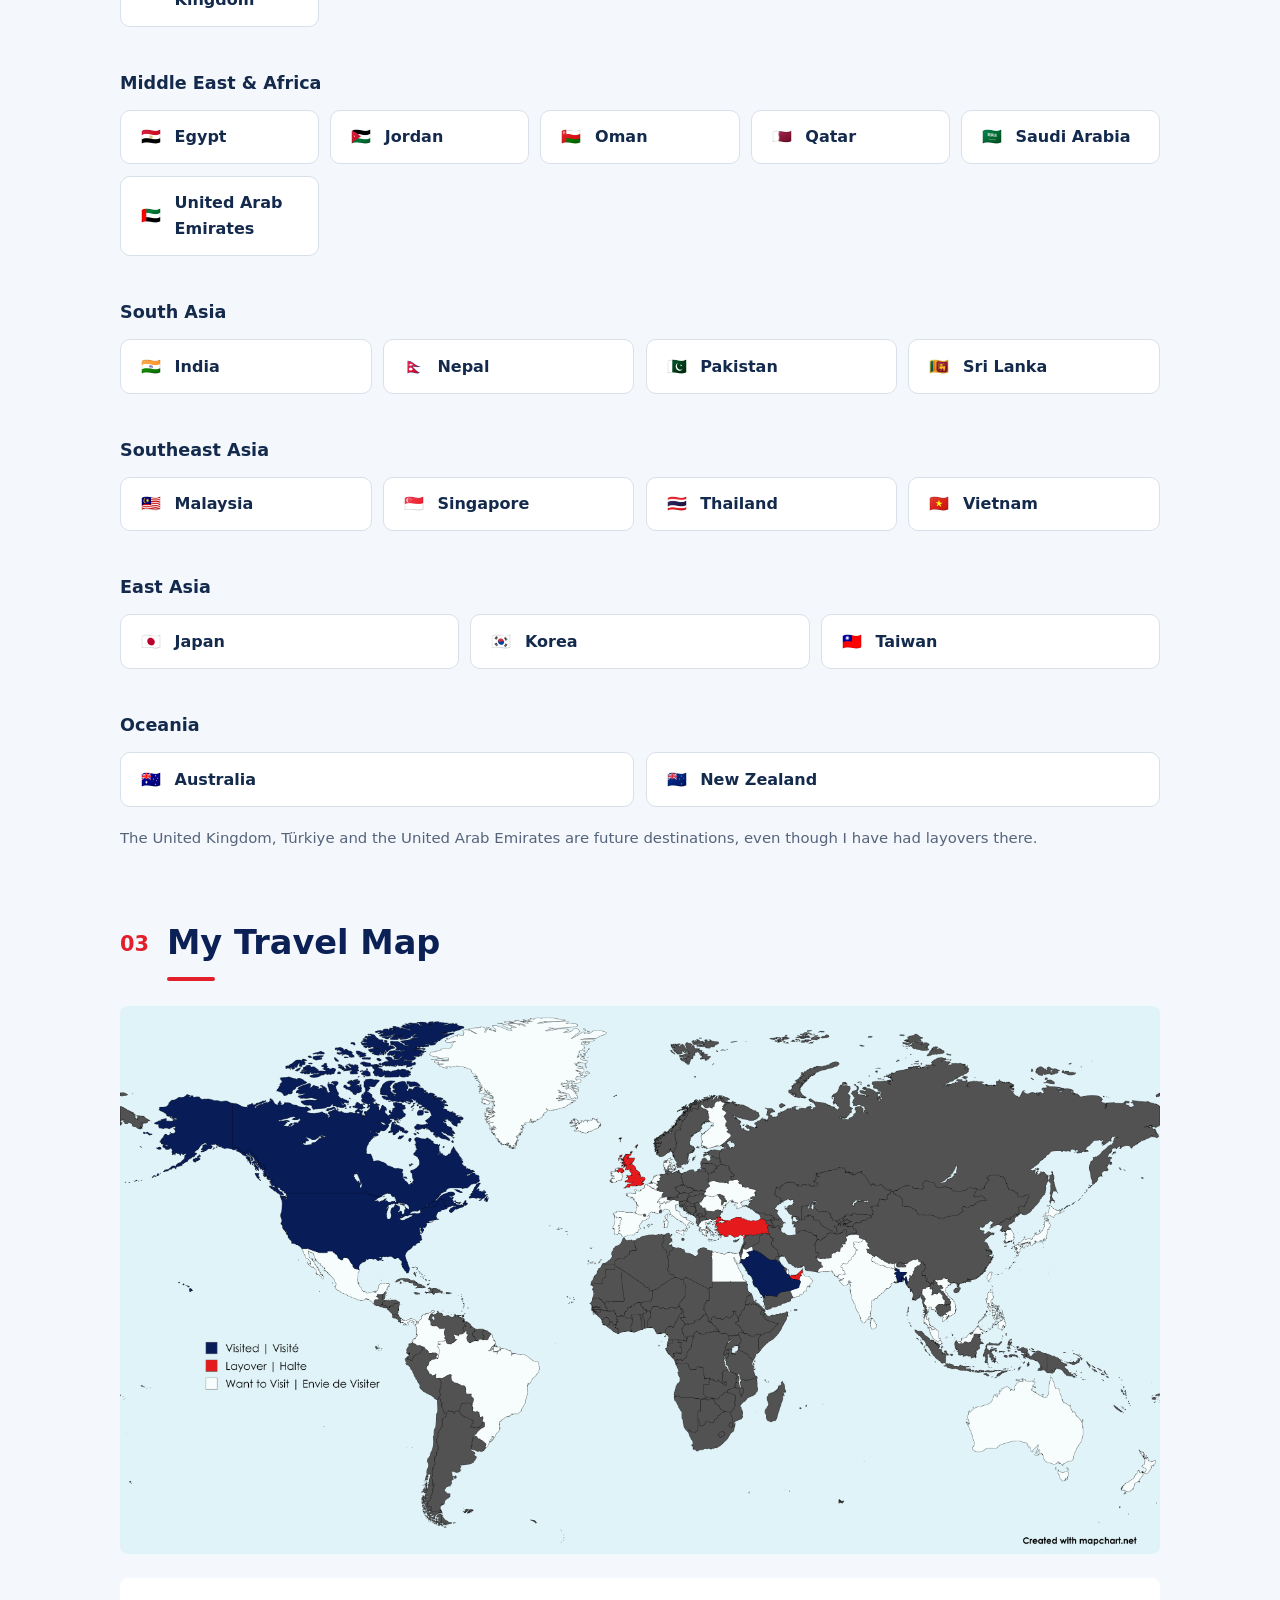
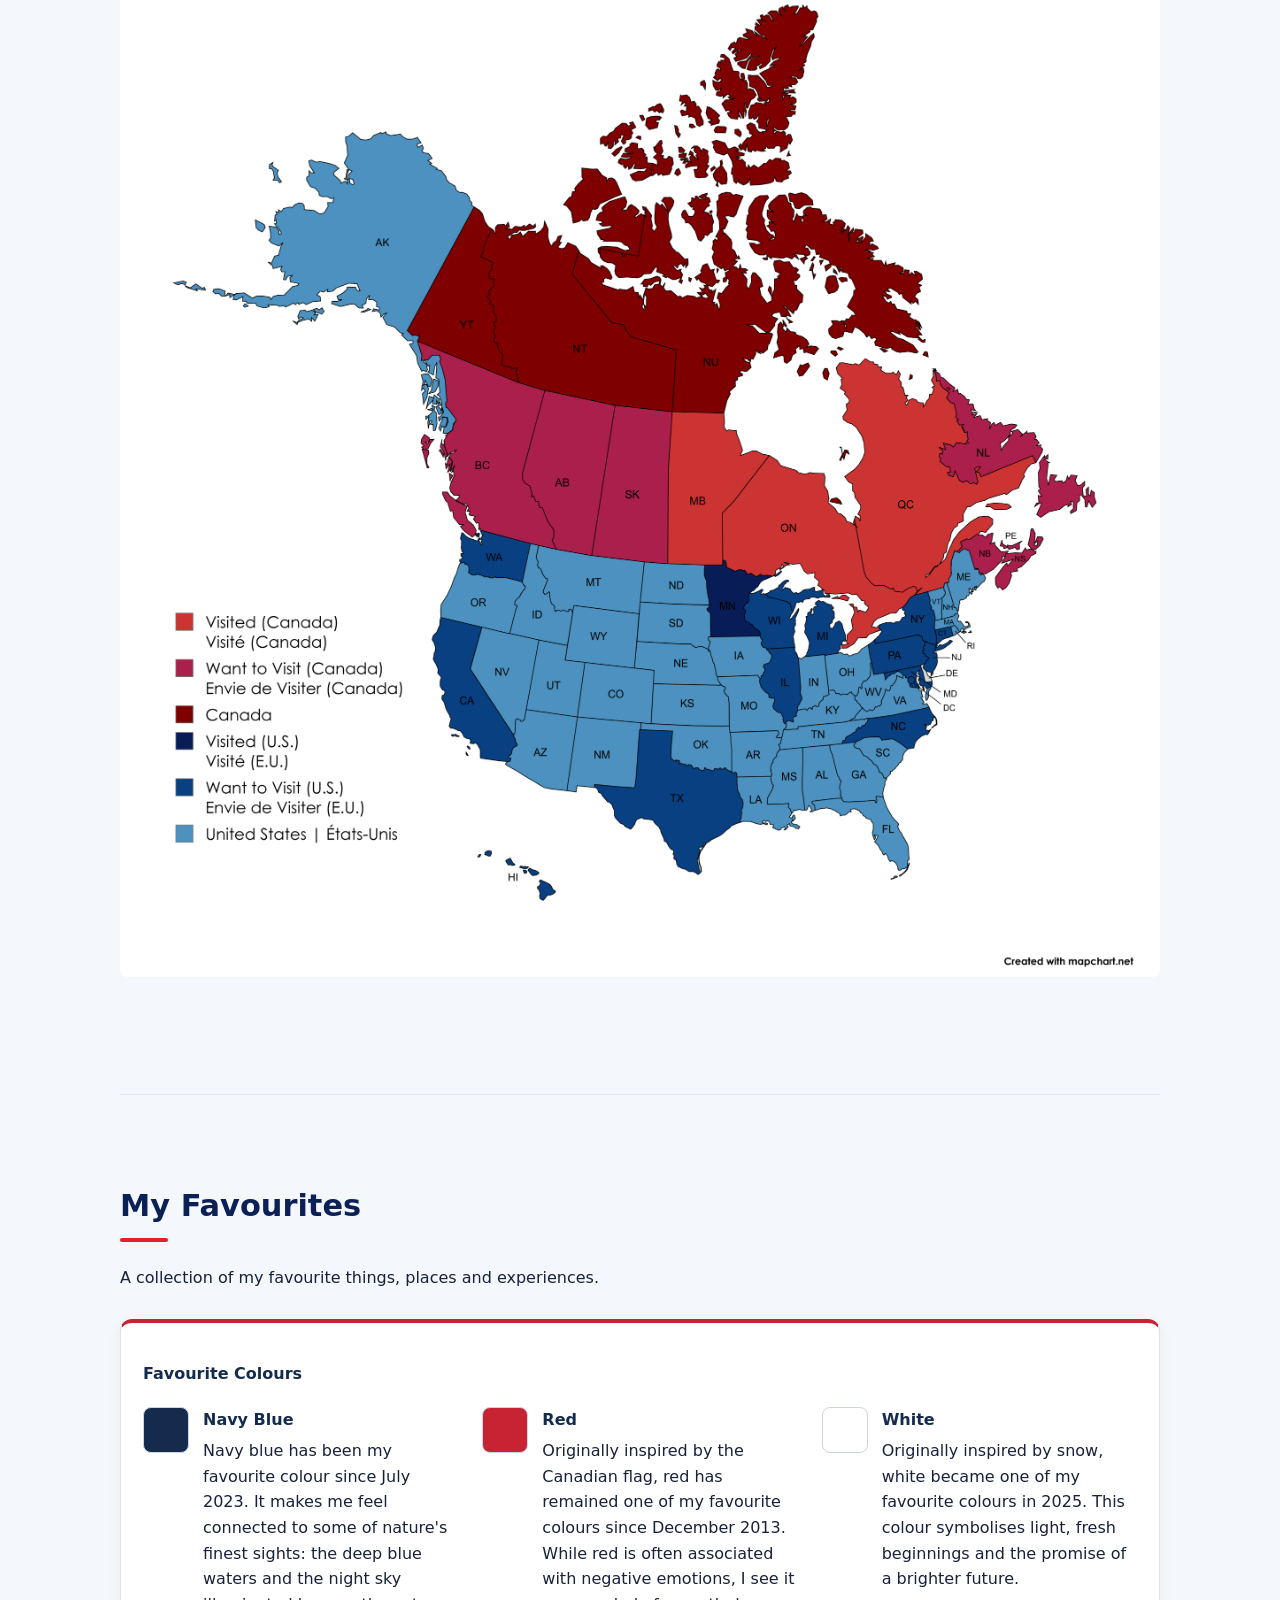
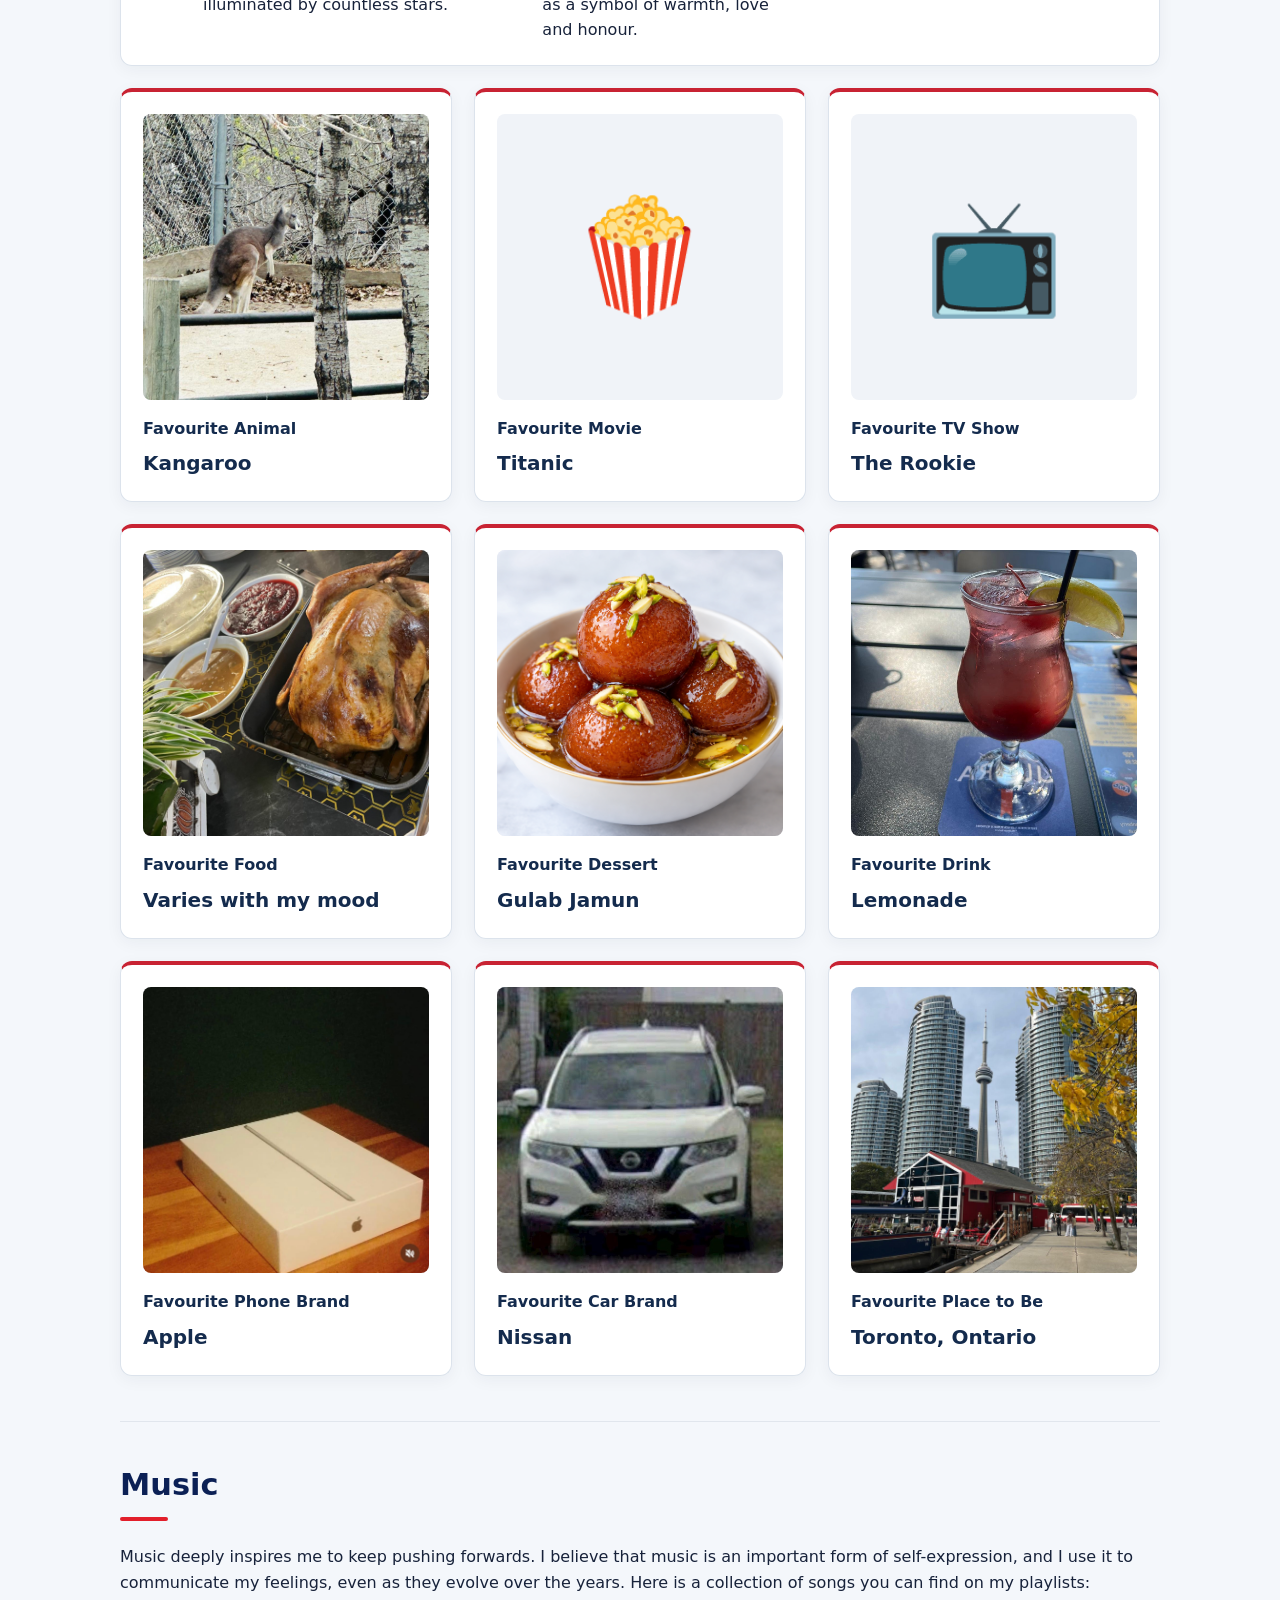
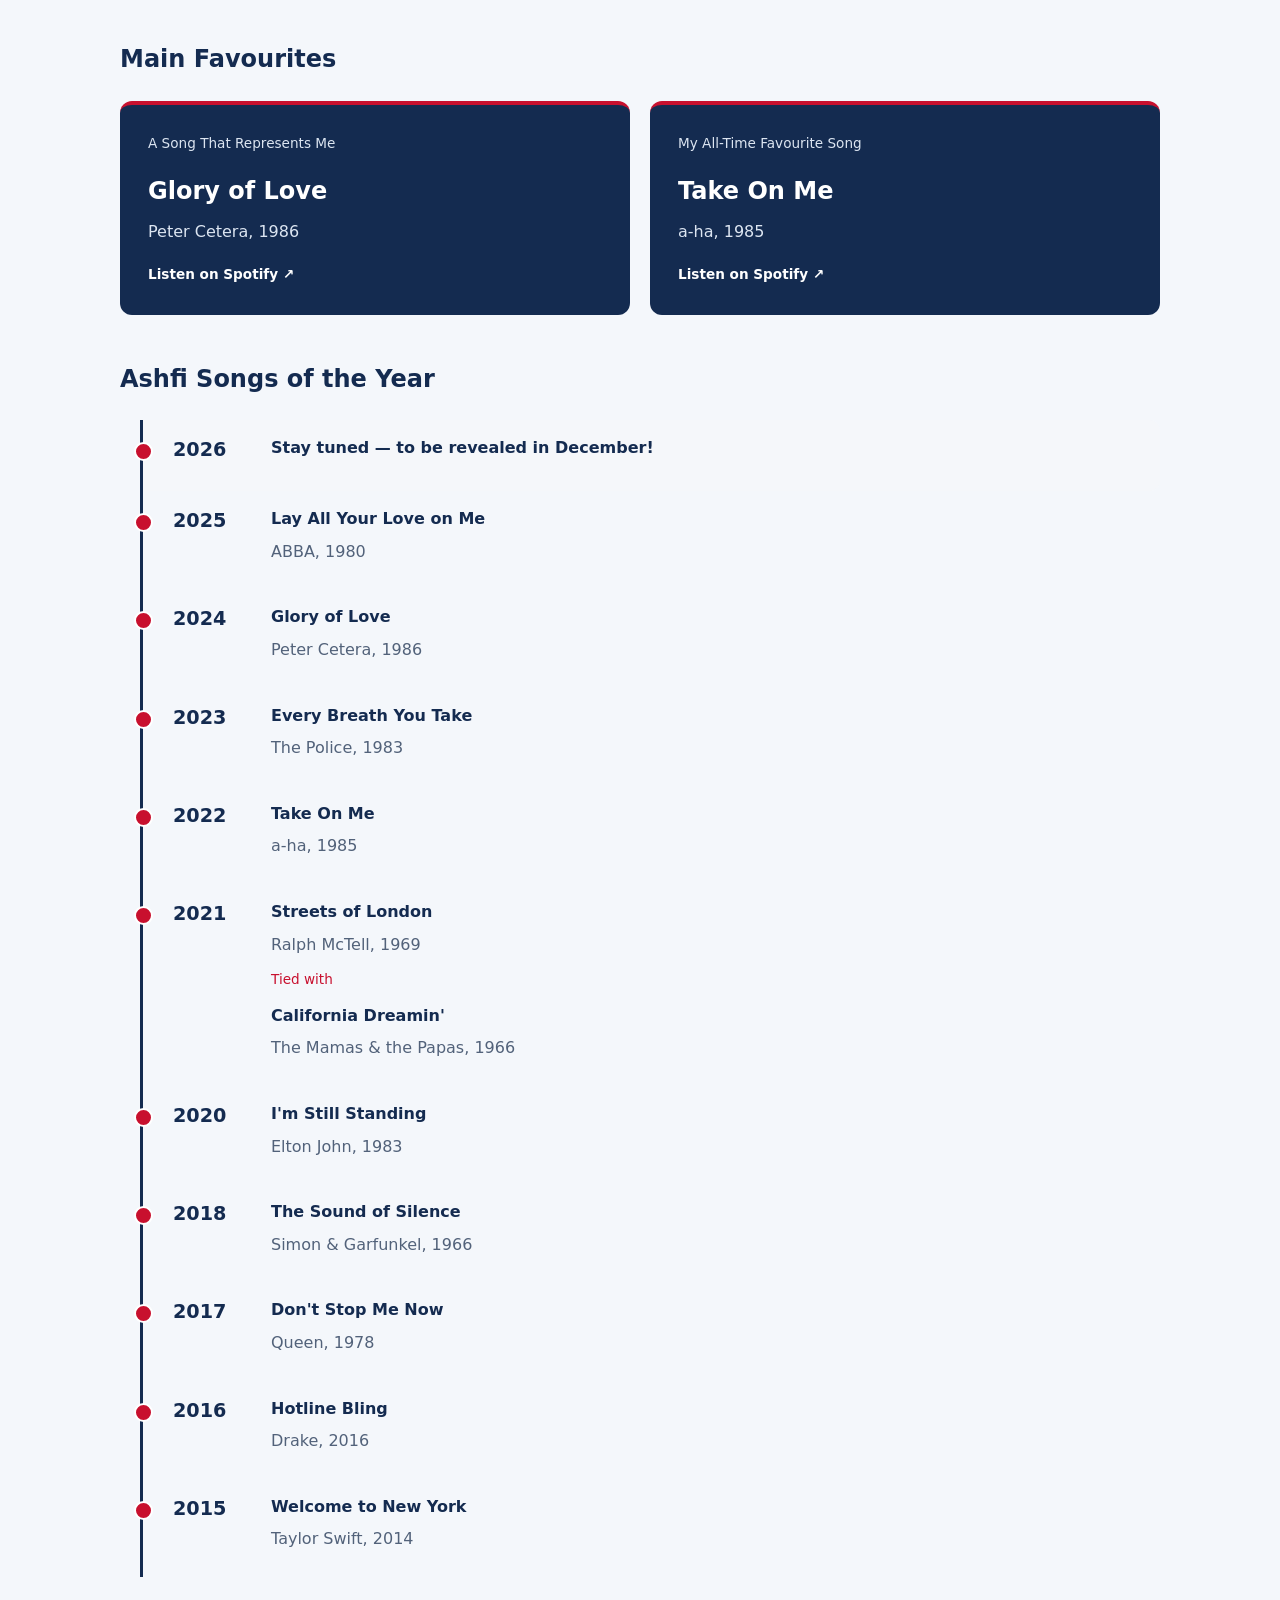
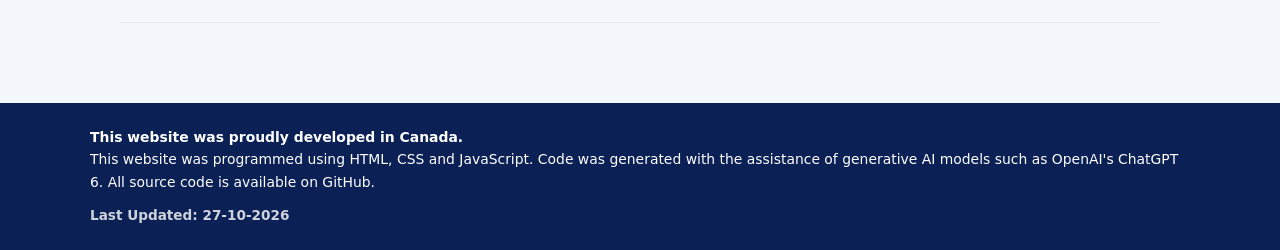
==== commit 341ca303: "Hobbies" ====
--- a/interests.html
+++ b/interests.html
@@ -27,7 +27,21 @@
       <p data-i18n="interestsIntro">
         A closer look at my hobbies, passions and personal projects.
       </p>
-    </div>
+          <div class="hero-section-buttons">
+      <a href="#interests" class="hero-section-button" data-i18n="jumpInterests">
+        My Interests
+      </a>
+
+      <a href="#hobbies" class="hero-section-button" data-i18n="jumpHobbies">
+        My Hobbies
+      </a>
+
+      <a href="#favourites" class="hero-section-button" data-i18n="jumpFavourites">
+        My Favourites
+      </a>
+    </div>
+    </div>
+
   </header>
 
   <main class="interests-content">
@@ -84,6 +98,178 @@
     <h3 data-i18n="hobbyGeography">Geography</h3>
     <details class="interest-card-details"><summary data-i18n="interestReadMore">Read more</summary><div class="interest-card-caption" data-caption="geography"><p>We are privileged to live on such a beautiful planet. From the highest mountains to the deepest oceans and the seemingly endless skies, Earth is filled with extraordinary landscapes and natural wonders. Learning about our planet and exploring everything it has to offer never ceases to excite me.</p><p>One of my favourite activities is studying maps and cartography. These remarkable little representations can bring the entire world into the palms of our hands, helping us understand places, discover connections and make exploring even more enjoyable.</p><p>I also have a great passion for travelling and discovering new places. I warmly encourage you to explore the <strong>Travel</strong> section of my website to learn more about my journeys and experiences.</p></div></details></div>
     </div>
+    </section>
+
+    <!-- HOBBIES -->
+    <section id="hobbies" class="interest-detail">
+      <h2 data-i18n="hobbyList">Hobbies</h2>
+        
+    <div class="interest-card-grid hobbies-grid">
+
+    <div class="interest-card">
+      <img
+        src="Assets/cycling.jpeg"
+        alt="Cycling in Kingston"
+        data-i18n-alt="hobbyCyclingImageAlt"
+        class="hobby-card-image"
+        loading="lazy"
+      >
+
+      <h3 data-i18n="hobbyCycling">Cycling</h3>
+
+      <details class="interest-card-details">
+        <summary data-i18n="interestReadMore">Read more</summary>
+
+        <div class="interest-card-caption" data-caption="cycling">
+          <p>
+            One of my favourite activities is cycling, especially around
+            Kingston. Cycling is a healthy and environmentally sustainable
+            way to commute, and I am always looking for an opportunity
+            to get out on my bicycle. I own a mountain bike, affectionately
+            given the vessel-style name <strong>The Scarborough</strong>.
+          </p>
+
+          <p>
+            My favourite cycling route begins at the intersection of
+            Princess and Division Streets. From there, I travel south
+            along Division Street, west along Brock Street, south along
+            Palace Road, and west along Johnson Street. I then head
+            south through Queen's University's West Campus, east along
+            Union Street, and north along either Division Street or
+            University Avenue to return to Princess Street.
+          </p>
+
+          <p>
+            I am always eager to explore new routes. In 2027, I am
+            planning a long-distance ride from Kingston to
+            Belleville, Ontario!
+          </p>
+
+          <p>
+            <strong>Fun fact:</strong> I learned how to ride a bicycle
+            at the age of 22! In fact, I had already driven on
+            <a
+              href="https://en.wikipedia.org/wiki/Ontario_Highway_401"
+              target="_blank"
+              rel="noopener noreferrer"
+            >Ontario Highway 401</a>
+            before learning how to ride a bike.
+          </p>
+        </div>
+      </details>
+    </div>
+
+    
+    <div class="interest-card">
+      <img
+        src="Assets/Photography.jpeg"
+        alt="Photography illustration"
+        data-i18n-alt="hobbyPhotographyImageAlt"
+        class="hobby-card-image"
+        loading="lazy"
+      >
+
+      <h3 data-i18n="hobbyPhotography">Photography</h3>
+
+      <details class="interest-card-details">
+        <summary data-i18n="interestReadMore">Read more</summary>
+
+        <div class="interest-card-caption" data-caption="photography">
+          <p>
+            Photography is one of my favourite ways to preserve
+            the beauty of the world. Through my camera, I enjoy
+            capturing the places, moments and details that make
+            our planet extraordinary.
+          </p>
+
+          <p>Here are some of my photographs:</p>
+        </div>
+
+        <div class="photography-gallery">
+          <a href="Assets/1.jpeg" target="_blank" rel="noopener noreferrer">
+            <img src="Assets/1.jpeg" alt="Photograph 1" loading="lazy">
+          </a>
+
+          <a href="Assets/2.jpeg" target="_blank" rel="noopener noreferrer">
+            <img src="Assets/2.jpeg" alt="Photograph 2" loading="lazy">
+          </a>
+
+          <a href="Assets/3.jpeg" target="_blank" rel="noopener noreferrer">
+            <img src="Assets/3.jpeg" alt="Photograph 3" loading="lazy">
+          </a>
+
+          <a href="Assets/4.jpeg" target="_blank" rel="noopener noreferrer">
+            <img src="Assets/4.jpeg" alt="Photograph 4" loading="lazy">
+          </a>
+
+          <a href="Assets/5.jpeg" target="_blank" rel="noopener noreferrer">
+            <img src="Assets/5.jpeg" alt="Photograph 5" loading="lazy">
+          </a>
+
+          <a href="Assets/6.jpeg" target="_blank" rel="noopener noreferrer">
+            <img src="Assets/6.jpeg" alt="Photograph 6" loading="lazy">
+          </a>
+        </div>
+      </details>
+    </div>
+    
+    <div class="interest-card">
+      <img
+        src="Assets/Gaming.png"
+        alt="Xbox gaming controller"
+        data-i18n-alt="hobbyGamingImageAlt"
+        class="hobby-card-image"
+        loading="lazy"
+      >
+
+      <h3 data-i18n="hobbyGaming">Gaming</h3>
+
+      <details class="interest-card-details">
+        <summary data-i18n="interestReadMore">Read more</summary>
+
+        <div class="interest-card-caption" data-caption="gaming">
+          <p>
+            I enjoy playing video games, and gaming played a key role
+            in my childhood. I have played on a Nintendo DSi, Xbox 360,
+            Nintendo Switch (both generations), and Xbox Series X.
+            I also have experience with desktop and mobile gaming.
+          </p>
+
+          <p><strong>Games I enjoy playing include:</strong></p>
+
+          <ul>
+            <li>Minecraft</li>
+            <li>Cities: Skylines</li>
+            <li>SimCity</li>
+            <li>Batman: Arkham Asylum</li>
+            <li>Batman: Arkham City</li>
+            <li>Batman: Arkham Origins</li>
+            <li>Batman: Arkham Knight</li>
+            <li>LEGO Batman</li>
+            <li>LEGO Star Wars: The Complete Saga</li>
+            <li>The LEGO Movie Videogame</li>
+            <li>Destroy All Humans!</li>
+            <li>Asphalt 8</li>
+            <li>Asphalt 9</li>
+            <li>Grand Theft Auto IV</li>
+            <li>Grand Theft Auto V</li>
+            <li>Red Dead Redemption 2</li>
+            <li>Hollow Knight: Silksong</li>
+          </ul>
+
+          <p>
+            <strong>Fun fact:</strong> Since 2020, I have been building
+            a Minecraft metropolis named <strong>Steveshire</strong>.
+            I first began building cities in 2016, but Steveshire is
+            my current and most ambitious project. Some of my earlier
+            cities have even been copied and integrated into Steveshire.
+          </p>
+        </div>
+      </details>
+    </div>
+
+    </div>
+
     </section>
 
     <section id="travel" class="interest-detail travel-section-wrapper">
@@ -122,16 +308,6 @@
 
 
     </section>
-
-    <!-- HOBBIES -->
-    <section id="hobbies" class="interest-detail">
-      <h2 data-i18n="hobbyList">Hobbies</h2>
-      <p data-i18n="hobbyDescription">
-        I enjoy Minecraft, city-building simulations, Batman:
-        Arkham games, LEGO games and other adventures.
-      </p>
-    </section>
-
     
     <!-- FAVOURITES -->
     <section id="favourites" class="interest-detail favourites-section">
--- a/style.css
+++ b/style.css
@@ -1990,3 +1990,157 @@
     transition: none;
   }
 }
+
+
+/* Biography links beneath hero buttons */
+.biography-links {
+  display: flex;
+  flex-direction: column;
+  align-items: flex-start;
+  gap: 8px;
+  margin-top: 20px;
+}
+
+.biography-links a {
+  color: #142B4D;
+  font-size: 1rem;
+  font-weight: 700;
+  text-decoration: none;
+  transition: color 0.2s ease;
+}
+
+.biography-links a:hover {
+  color: #ff6b81;
+  text-decoration: underline;
+}
+
+.biography-links a:focus-visible {
+  outline: 2px solid #142B4D;
+  outline-offset: 4px;
+}
+
+.hobby-card-image {
+  display: block;
+  width: 100%;
+  aspect-ratio: 4 / 3;
+  object-fit: cover;
+  border-radius: 8px;
+  margin: 12px 0;
+}
+
+.hobby-card-image {
+  display: block;
+  width: 100%;
+  aspect-ratio: 4 / 3;
+  object-fit: cover;
+  border-radius: 8px;
+  margin: 12px 0;
+}
+
+
+.photography-gallery {
+  display: grid;
+  grid-template-columns: repeat(3, minmax(0, 1fr));
+  gap: 10px;
+  margin-top: 16px;
+}
+
+.photography-gallery a {
+  display: block;
+  overflow: hidden;
+  border-radius: 8px;
+}
+
+.photography-gallery img {
+  display: block;
+  width: 100%;
+  aspect-ratio: 1 / 1;
+  object-fit: cover;
+  transition: transform 0.2s ease;
+}
+
+.photography-gallery a:hover img {
+  transform: scale(1.05);
+}
+
+.photography-gallery a:focus-visible {
+  outline: 3px solid #c82333;
+  outline-offset: 3px;
+}
+
+@media (max-width: 600px) {
+  .photography-gallery {
+    grid-template-columns: repeat(2, minmax(0, 1fr));
+  }
+}
+
+@media (prefers-reduced-motion: reduce) {
+  .photography-gallery img {
+    transition: none;
+  }
+}
+
+
+.hero-section-buttons {
+  display: flex;
+  flex-wrap: wrap;
+  gap: 14px;
+  margin-top: 24px;
+}
+
+.hero-section-button {
+  display: inline-flex;
+  align-items: center;
+  justify-content: center;
+  padding: 12px 22px;
+  border: 2px solid #ffffff;
+  border-radius: 8px;
+  color: #ffffff;
+  background: transparent;
+  font-weight: 700;
+  text-decoration: none;
+  transition: background 0.2s ease, border-color 0.2s ease;
+}
+
+.hero-section-button:hover {
+  background: #c82333;
+  border-color: #c82333;
+  color: #ffffff;
+}
+
+.hero-section-button:focus-visible {
+  outline: 3px solid #ffffff;
+  outline-offset: 4px;
+}
+
+@media (max-width: 600px) {
+  .hero-section-buttons {
+    flex-direction: column;
+  }
+
+  .hero-section-button {
+    width: 100%;
+  }
+}
+
+@media (prefers-reduced-motion: reduce) {
+  .hero-section-button {
+    transition: none;
+  }
+}
+
+html {
+  scroll-behavior: smooth;
+}
+
+#interests,
+#hobbies,
+#favourites {
+  scroll-margin-top: 90px;
+}
+
+@media (prefers-reduced-motion: reduce) {
+  html {
+    scroll-behavior: auto;
+  }
+}
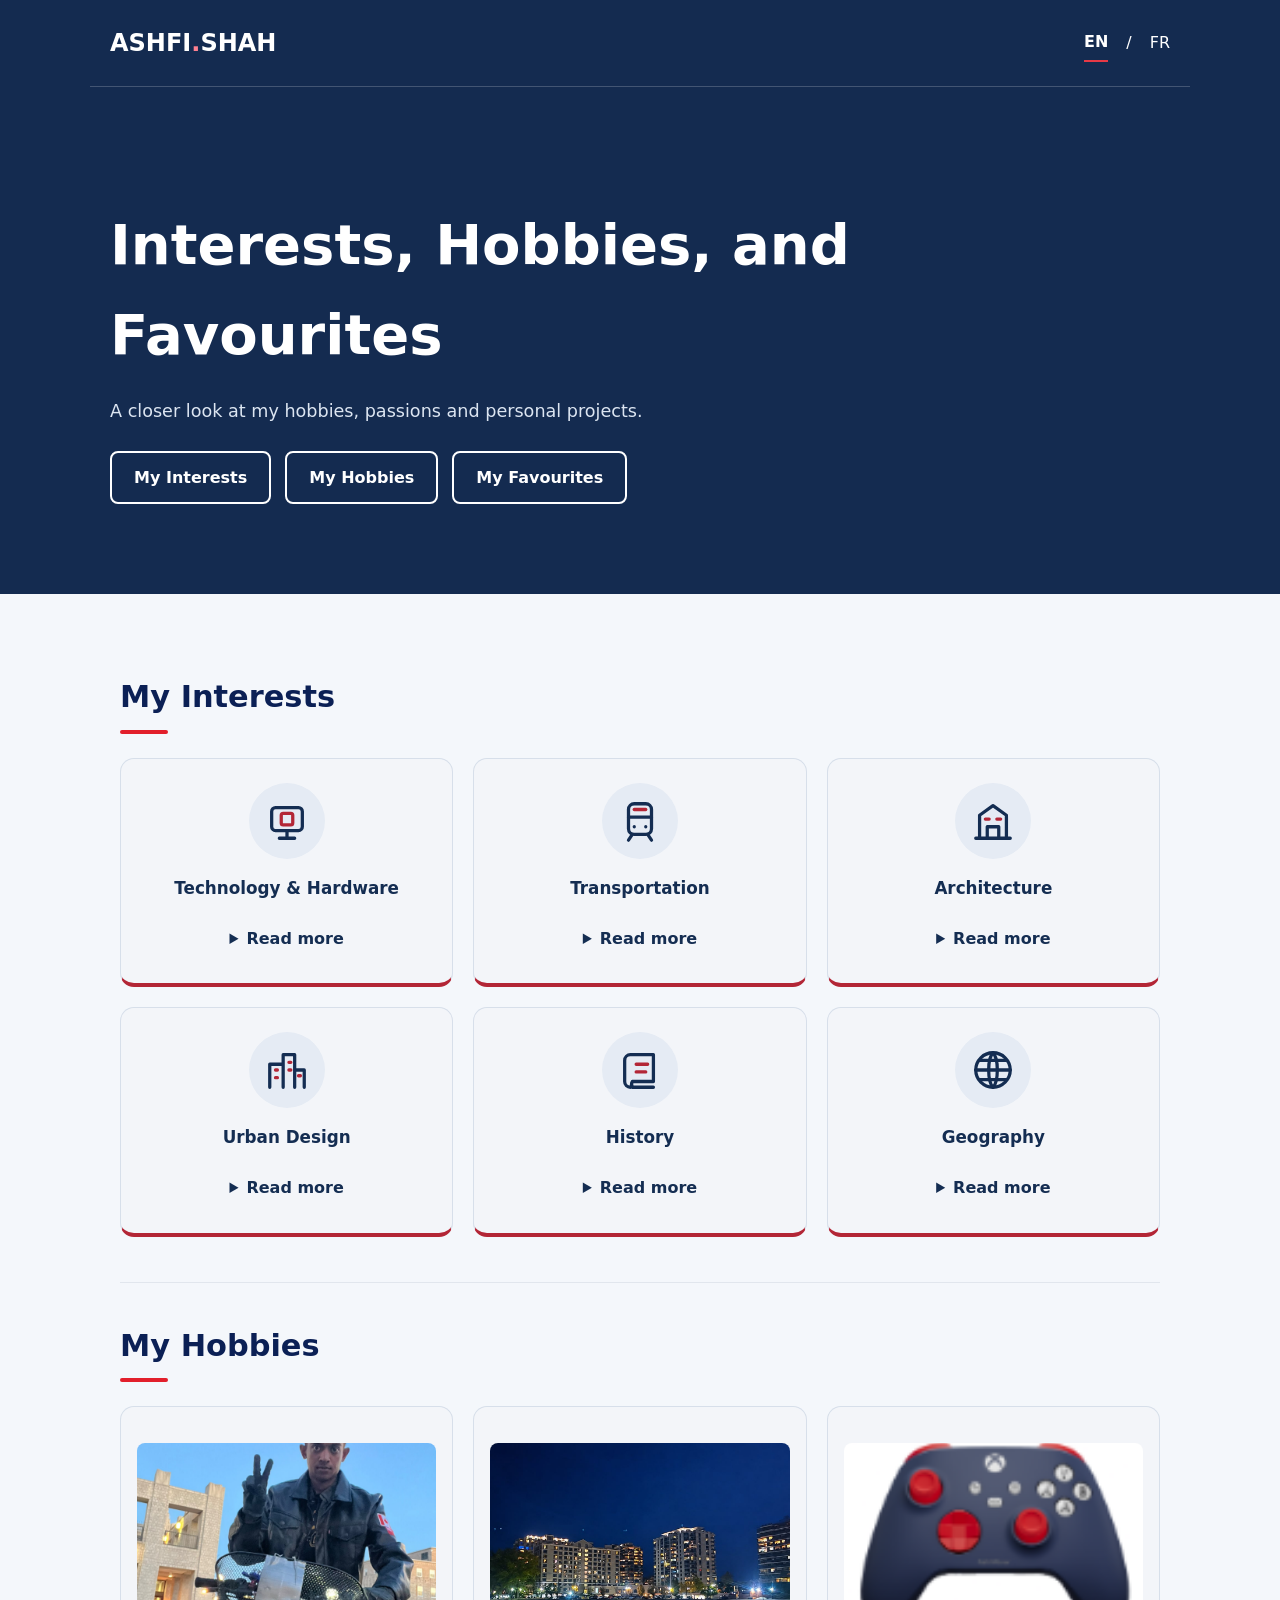
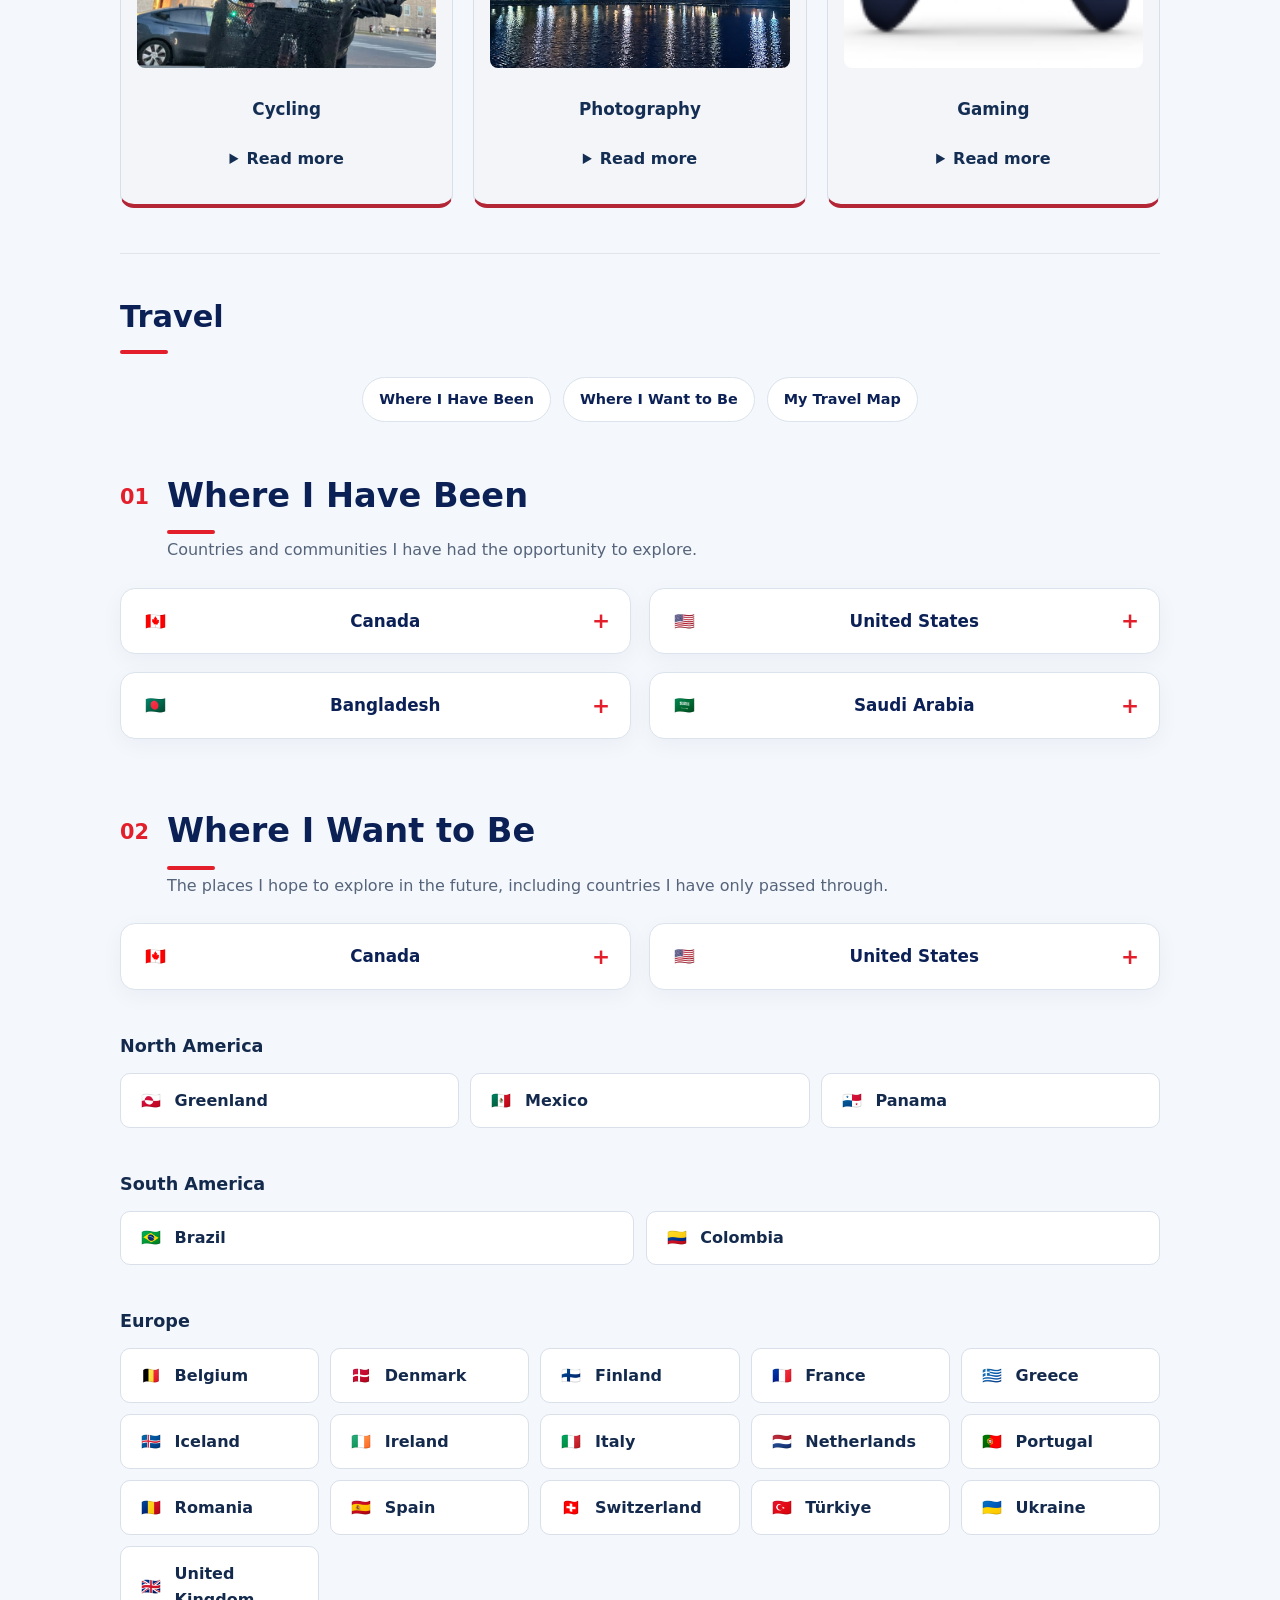
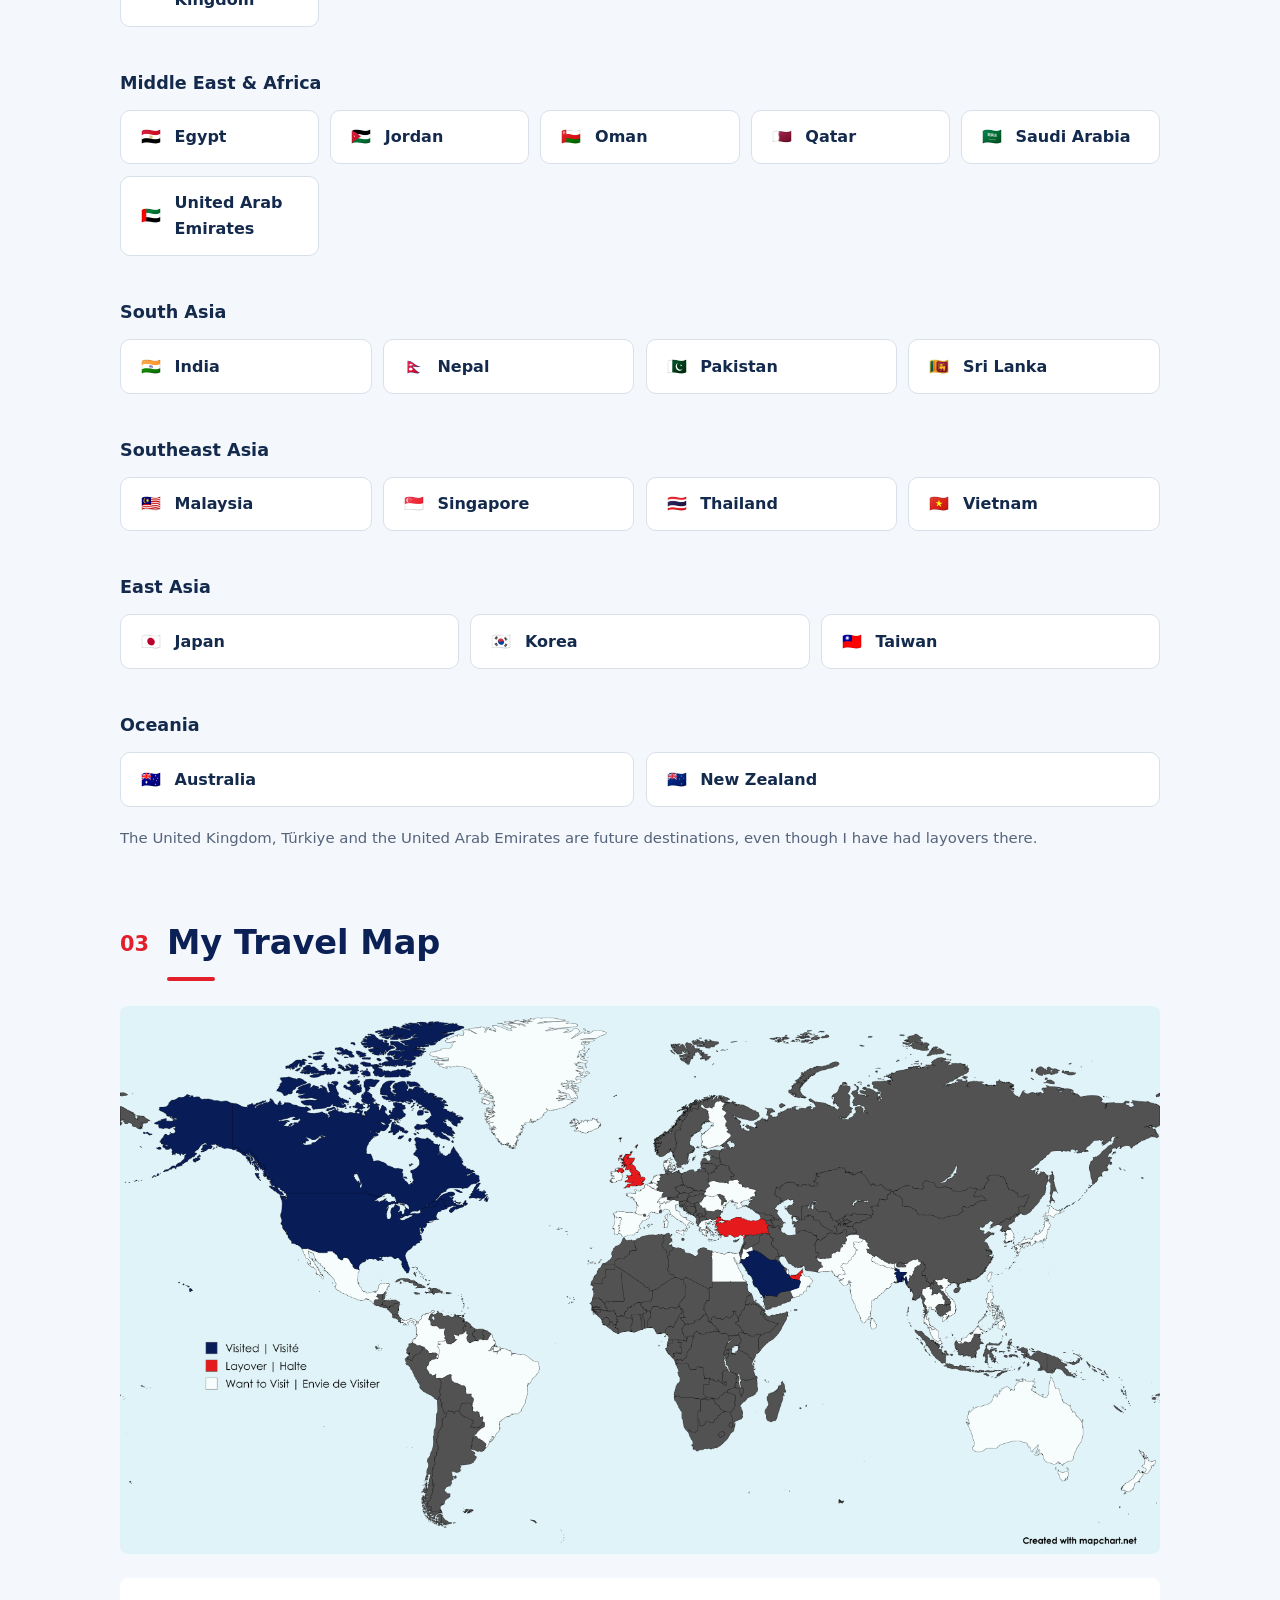
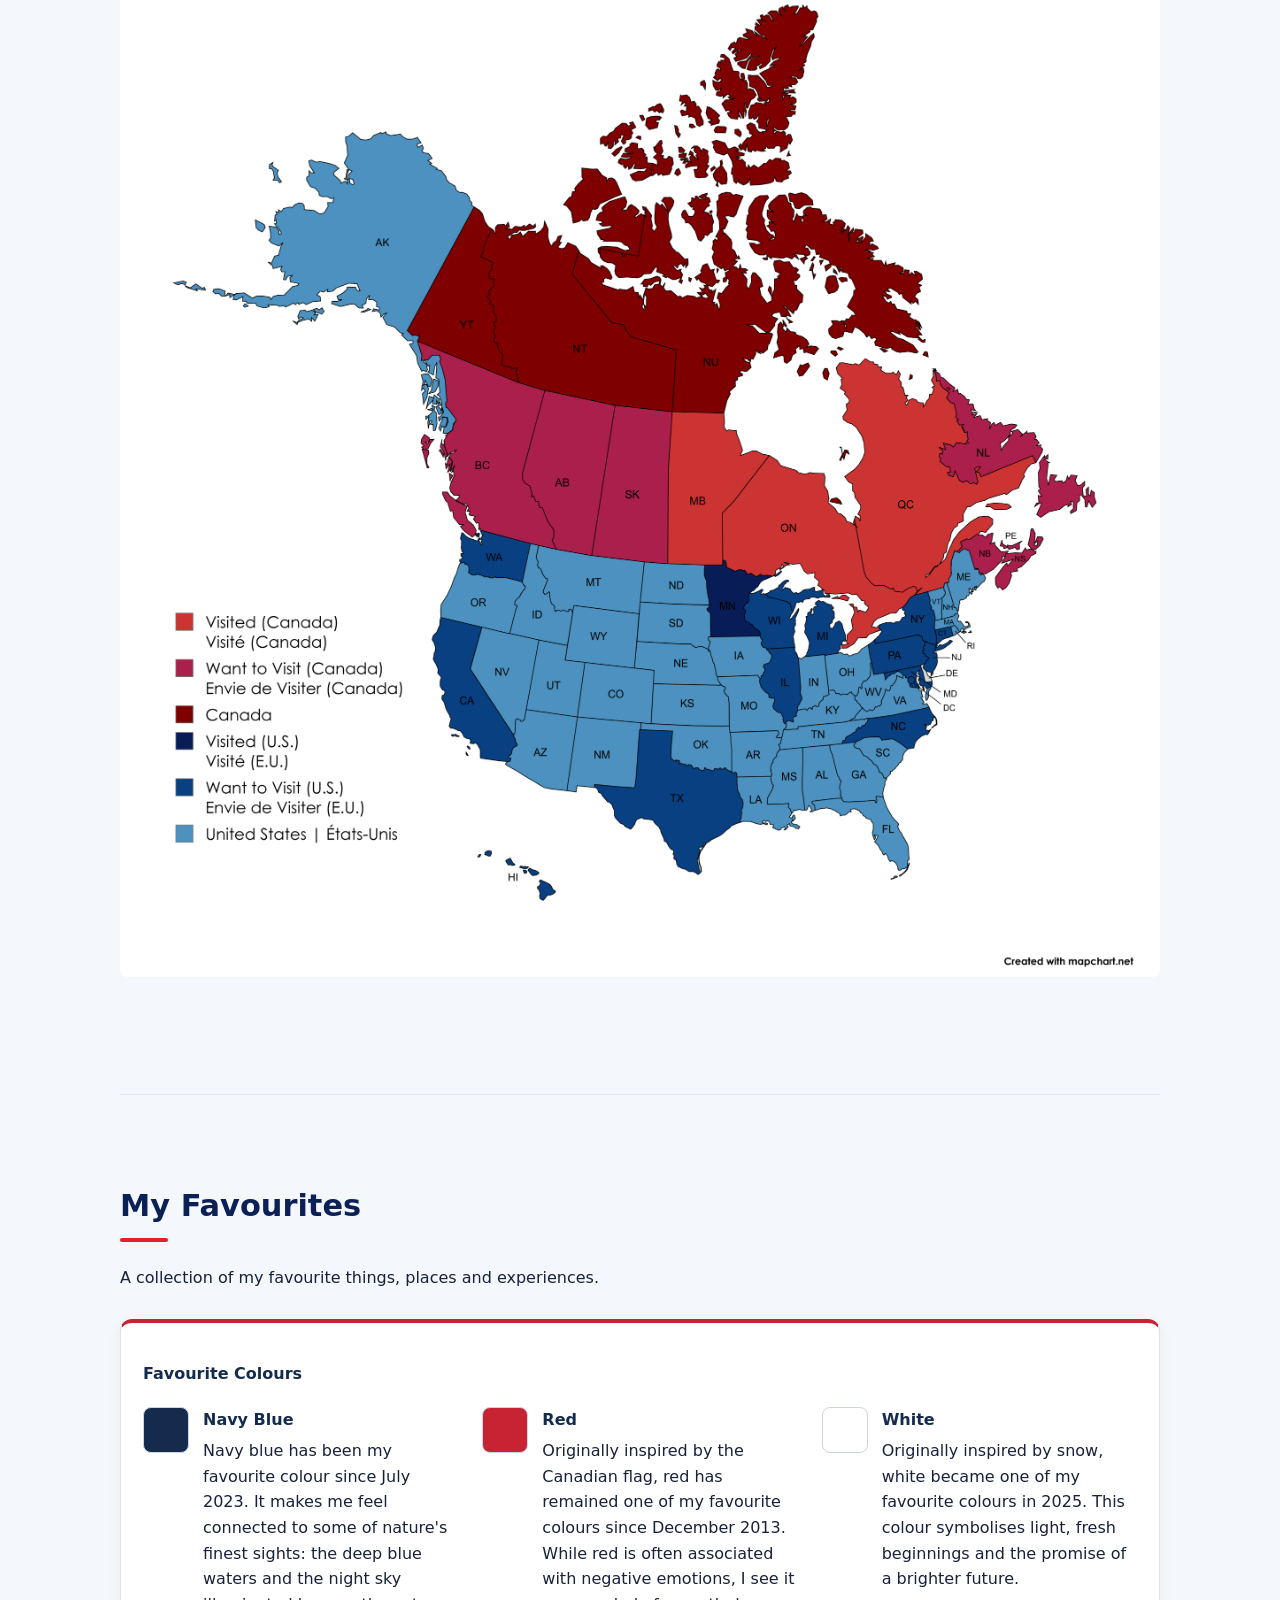
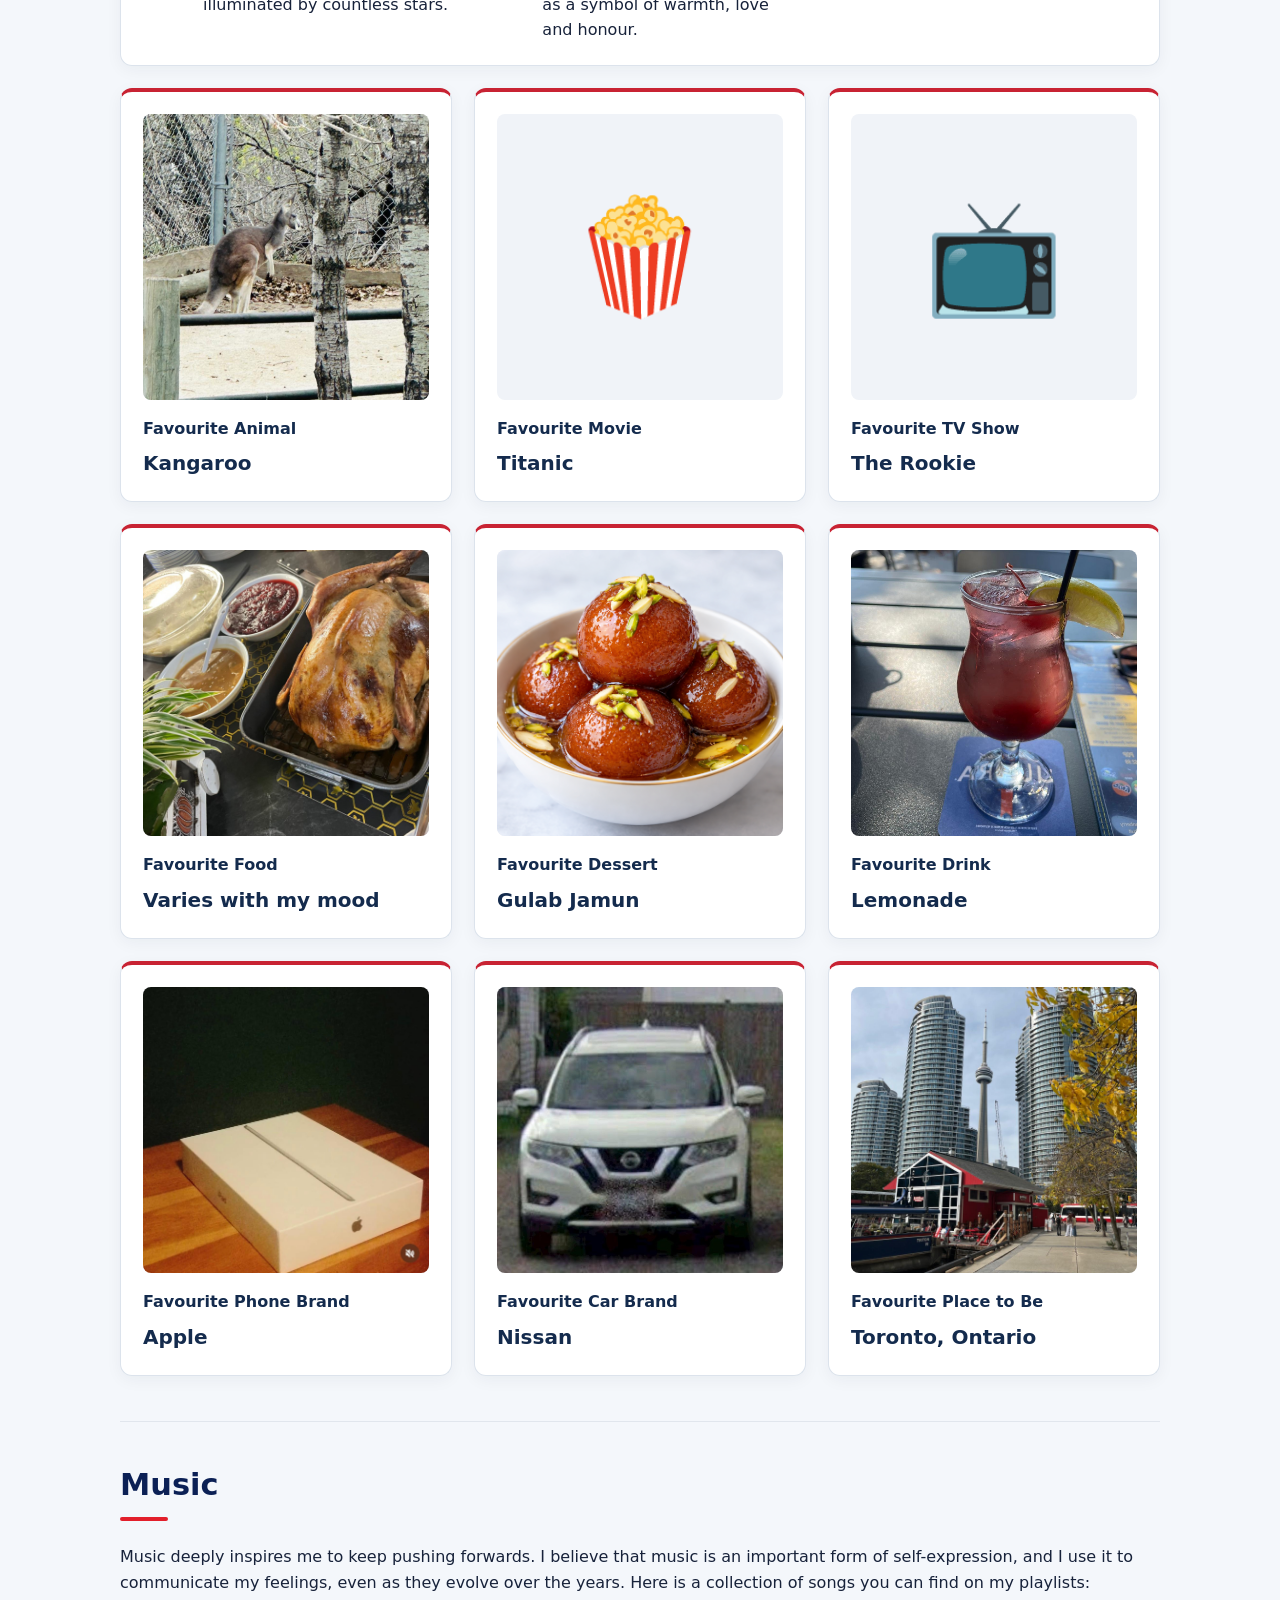
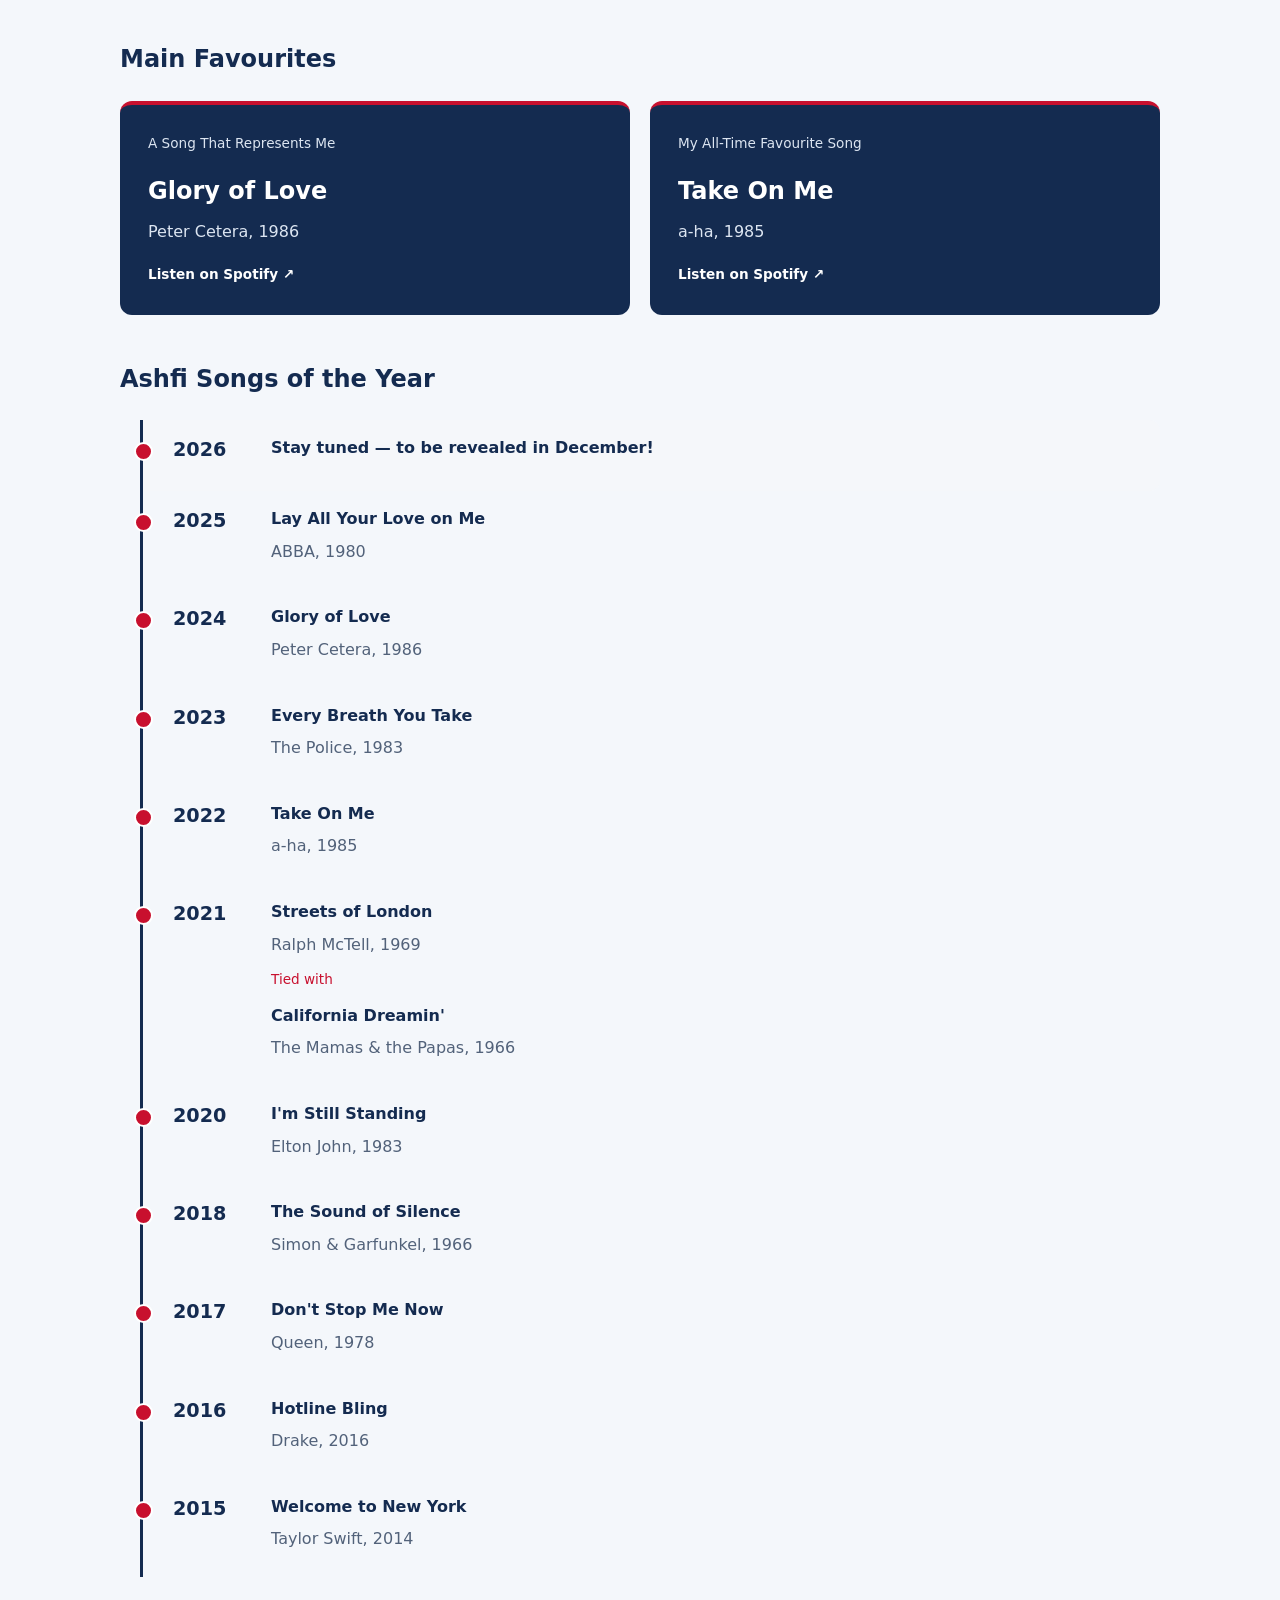
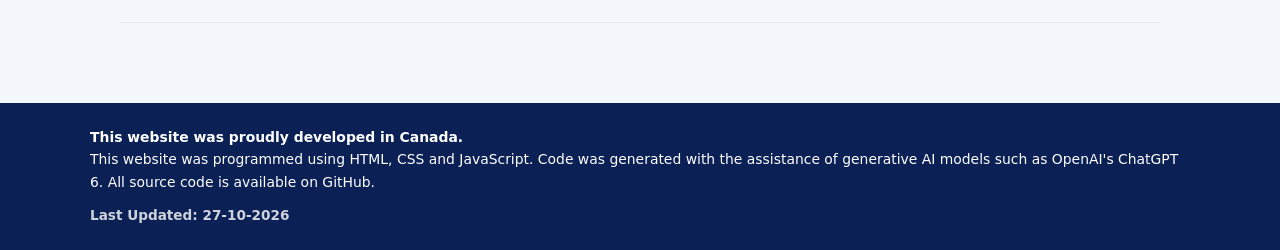
==== commit 7198aae6: "Typo" ====
--- a/interests.html
+++ b/interests.html
@@ -108,7 +108,7 @@
 
     <div class="interest-card">
       <img
-        src="Assets/cycling.jpeg"
+        src="Assets/Cycling.jpeg"
         alt="Cycling in Kingston"
         data-i18n-alt="hobbyCyclingImageAlt"
         class="hobby-card-image"
@@ -763,6 +763,10 @@
       </div>
     </footer>
 
+  <script src="portfolio-en.js"></script>
+  <script src="portfolio-fr.js"></script>
+  <script src="portfolio-lang.js"></script>
+
   <script src="script.js"></script>
   <script src="travel.js"></script>
 </body>
